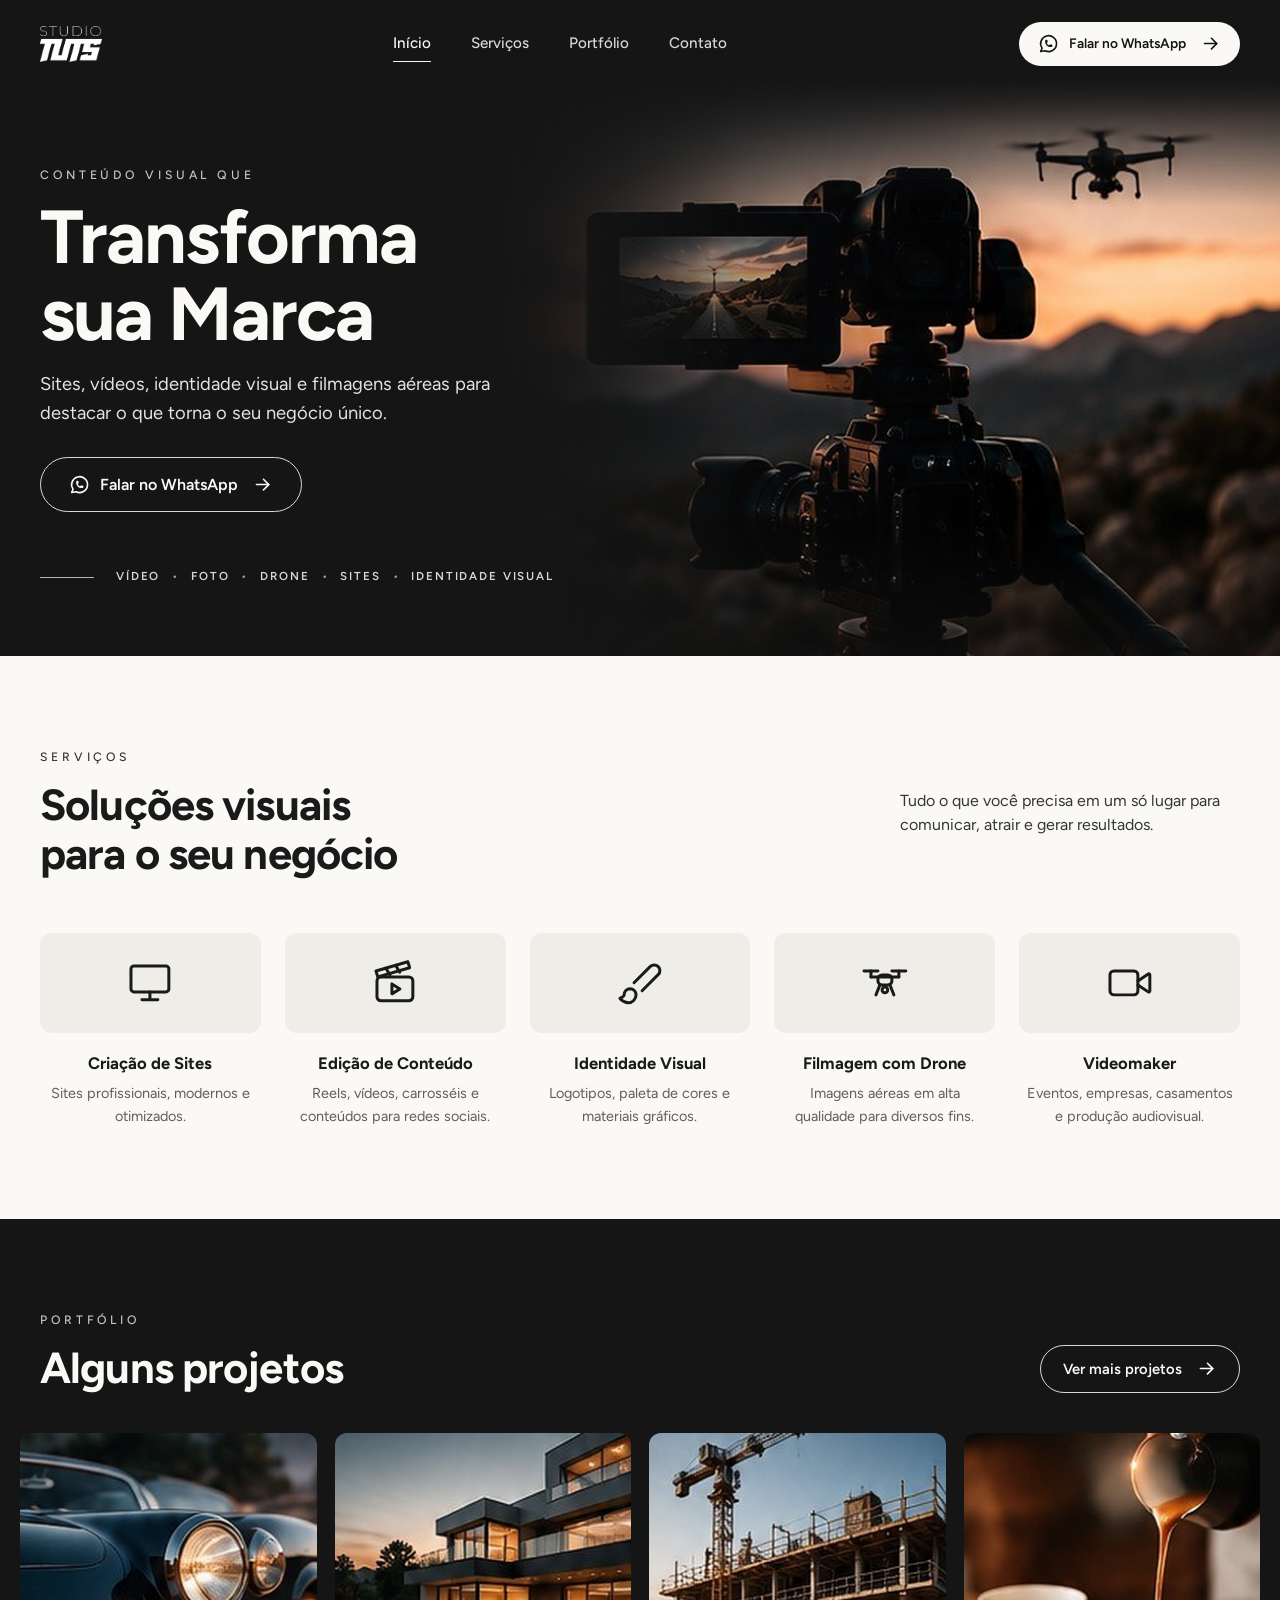
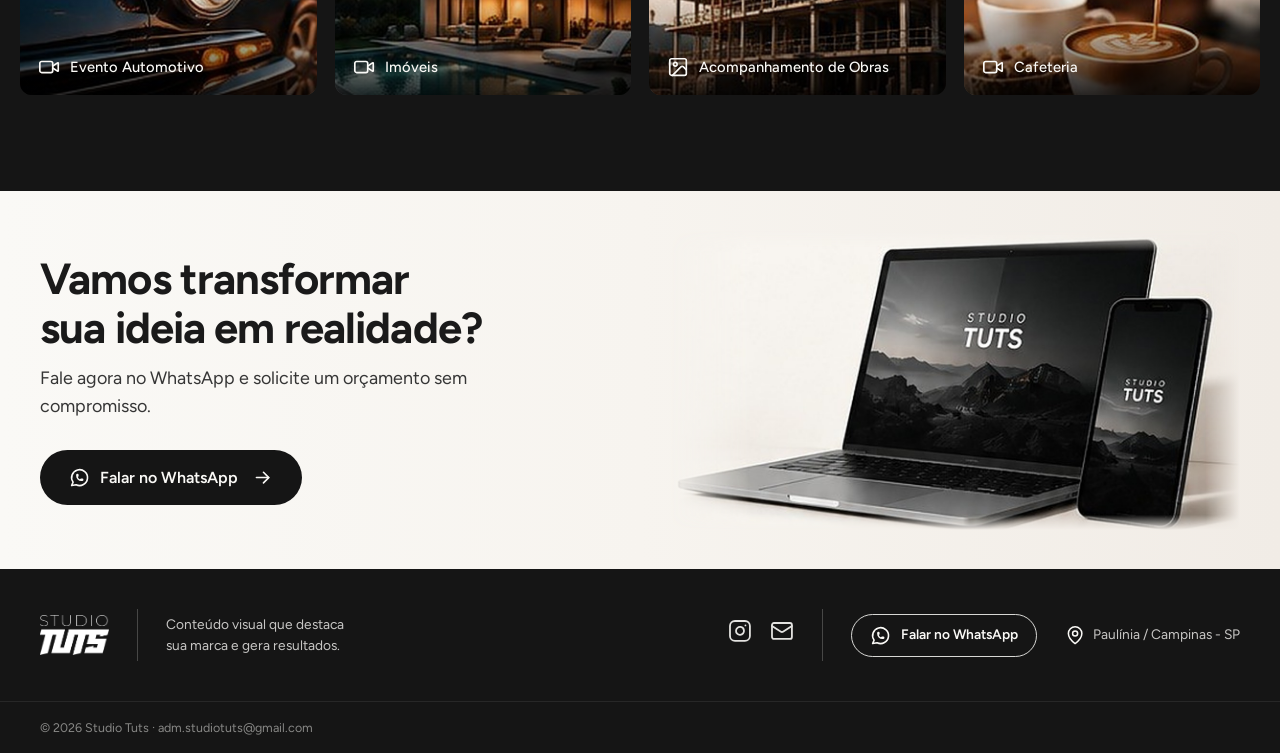
==== index.html @ 3d8fd1dd "first commit" ====
<!DOCTYPE html>
<html lang="pt-BR">
<head>
  <meta charset="UTF-8">
  <meta name="viewport" content="width=device-width, initial-scale=1.0">
  <title>Studio Tuts</title>
  <meta name="description" content="Studio Tuts: sites, vídeos, identidade visual e filmagens aéreas para destacar a sua marca. Paulínia e Campinas - SP.">
  <meta name="theme-color" content="#151515">
  <meta property="og:title" content="Studio Tuts">
  <meta property="og:description" content="Conteúdo visual que transforma sua marca.">
  <meta property="og:image" content="assets/img/hero.jpg">
  <link rel="icon" type="image/png" href="assets/img/favicon.png">
  <link rel="preconnect" href="https://fonts.googleapis.com">
  <link rel="preconnect" href="https://fonts.gstatic.com" crossorigin>
  <link href="https://fonts.googleapis.com/css2?family=Figtree:wght@400;500;600;700;800&display=swap" rel="stylesheet">
  <link rel="stylesheet" href="css/style.css">
</head>
<body>
<!-- INICIO-CONTEUDO -->

<!-- ÍCONES (SVG sprite) — para trocar por ícones próprios, edite cada <symbol> -->
<svg xmlns="http://www.w3.org/2000/svg" style="display:none">
  <symbol id="i-monitor" viewBox="0 0 24 24"><rect x="2.5" y="3.5" width="19" height="13" rx="1.5"/><path d="M12 16.5V20"/><path d="M8 20.5h8"/></symbol>
  <symbol id="i-claquete" viewBox="0 0 24 24"><rect x="3" y="9" width="18" height="12" rx="2"/><path d="m3.4 9 16-4.6-.9-3-16 4.6.9 3Z"/><path d="m7.5 4.6 2 3.4"/><path d="m12.4 3.2 2 3.4"/><path d="M10.5 12.5v5l4-2.5-4-2.5Z"/></symbol>
  <symbol id="i-pincel" viewBox="0 0 24 24"><path d="m9.06 11.9 8.07-8.06a2.85 2.85 0 1 1 4.03 4.03l-8.06 8.08"/><path d="M7.07 14.94c-1.66 0-3 1.35-3 3.02 0 1.33-2.5 1.52-2 2.02 1.08 1.1 2.49 2.02 4 2.02 2.2 0 4-1.8 4-4.04a3.01 3.01 0 0 0-3-3.02z"/></symbol>
  <symbol id="i-drone" viewBox="0 0 24 24"><path d="M1.5 6h7"/><path d="M15.5 6h7"/><path d="M5 6v3"/><path d="M19 6v3"/><path d="M5 9h14"/><rect x="8.5" y="8" width="7" height="5" rx="2"/><path d="m9.5 13-2 5"/><path d="m14.5 13 2 5"/><circle cx="12" cy="15.5" r="1.4"/></symbol>
  <symbol id="i-video" viewBox="0 0 24 24"><path d="m16 13 5.2 3.5a.5.5 0 0 0 .8-.4V7.9a.5.5 0 0 0-.8-.4L16 11"/><rect x="2" y="6" width="14" height="12" rx="2"/></symbol>
  <symbol id="i-imagem" viewBox="0 0 24 24"><rect x="3" y="3" width="18" height="18" rx="2"/><circle cx="9" cy="9" r="2"/><path d="m21 15-3.1-3.1a2 2 0 0 0-2.8 0L6 21"/></symbol>
  <symbol id="i-whats" viewBox="0 0 24 24"><path d="M3 21l1.65-3.8a9 9 0 1 1 3.4 2.9L3 21"/><path d="M9 10a.5.5 0 0 0 1 0V9a.5.5 0 0 0-1 0v1a5 5 0 0 0 5 5h1a.5.5 0 0 0 0-1h-1a.5.5 0 0 0 0 1"/></symbol>
  <symbol id="i-insta" viewBox="0 0 24 24"><rect width="20" height="20" x="2" y="2" rx="5"/><path d="M16 11.37A4 4 0 1 1 12.63 8 4 4 0 0 1 16 11.37z"/><path d="M17.5 6.5h.01"/></symbol>
  <symbol id="i-email" viewBox="0 0 24 24"><rect width="20" height="16" x="2" y="4" rx="2"/><path d="m22 7-8.97 5.7a1.94 1.94 0 0 1-2.06 0L2 7"/></symbol>
  <symbol id="i-pin" viewBox="0 0 24 24"><path d="M20 10c0 6-8 12-8 12s-8-6-8-12a8 8 0 0 1 16 0Z"/><circle cx="12" cy="10" r="3"/></symbol>
  <symbol id="i-seta" viewBox="0 0 24 24"><path d="M5 12h14"/><path d="m13 6 6 6-6 6"/></symbol>
  <symbol id="i-fechar" viewBox="0 0 24 24"><path d="M18 6 6 18"/><path d="m6 6 12 12"/></symbol>
  <symbol id="i-esq" viewBox="0 0 24 24"><path d="m15 18-6-6 6-6"/></symbol>
  <symbol id="i-dir" viewBox="0 0 24 24"><path d="m9 18 6-6-6-6"/></symbol>
</svg>

<!-- ======================= MENU (fixo, transparente sobre o topo) ======================= -->
<header class="header" id="topo">
  <div class="container header__inner">
    <a href="#inicio" class="header__logo" aria-label="Studio Tuts - início">
      <img src="assets/img/logo-stack-branco.png" alt="Studio Tuts" width="64" height="37">
    </a>

    <nav class="nav" id="nav" aria-label="Menu principal">
      <a href="#inicio" class="nav__link is-active">Início</a>
      <a href="#servicos" class="nav__link">Serviços</a>
      <a href="#portfolio" class="nav__link">Portfólio</a>
      <a href="#contato" class="nav__link">Contato</a>
      <a href="#" data-whatsapp class="btn btn--claro nav__cta-mobile" target="_blank" rel="noopener">
        <svg class="icon"><use href="#i-whats"/></svg> Falar no WhatsApp <svg class="icon icon--seta"><use href="#i-seta"/></svg>
      </a>
    </nav>

    <a href="#" data-whatsapp class="btn btn--claro btn--sm header__cta" target="_blank" rel="noopener">
      <svg class="icon"><use href="#i-whats"/></svg> Falar no WhatsApp <svg class="icon icon--seta"><use href="#i-seta"/></svg>
    </a>

    <button class="menu-toggle" id="menuToggle" aria-label="Abrir menu" aria-expanded="false" aria-controls="nav">
      <span></span><span></span><span></span>
    </button>
  </div>
</header>

<main>

  <!-- ======================= HERO ======================= -->
  <section class="hero" id="inicio">
    <div class="hero__foto" aria-hidden="true"></div>
    <div class="container hero__content">
      <p class="eyebrow">Conteúdo visual que</p>
      <h1 class="hero__title">Transforma<br>sua Marca</h1>
      <p class="hero__text">Sites, vídeos, identidade visual e filmagens aéreas para destacar o que torna o seu negócio único.</p>
      <a href="#" data-whatsapp data-msg="Olá! Vim pelo site e quero saber mais sobre os serviços da Studio Tuts." class="btn btn--contorno-claro btn--lg" target="_blank" rel="noopener">
        <svg class="icon"><use href="#i-whats"/></svg> Falar no WhatsApp <svg class="icon icon--seta"><use href="#i-seta"/></svg>
      </a>
      <p class="hero__tags"><span class="hero__linha"></span>Vídeo <i>•</i> Foto <i>•</i> Drone <i>•</i> Sites <i>•</i> Identidade Visual</p>
    </div>
  </section>

  <!-- ======================= SERVIÇOS ======================= -->
  <section class="section servicos" id="servicos">
    <div class="container">
      <div class="servicos__head">
        <div>
          <p class="eyebrow eyebrow--escuro">Serviços</p>
          <h2 class="titulo">Soluções visuais<br>para o seu negócio</h2>
        </div>
        <p class="servicos__lead">Tudo o que você precisa em um só lugar para comunicar, atrair e gerar resultados.</p>
      </div>

      <div class="servicos__grid">
        <article class="servico">
          <div class="servico__icone"><svg class="icon"><use href="#i-monitor"/></svg></div>
          <h3>Criação de Sites</h3>
          <p>Sites profissionais, modernos e otimizados.</p>
        </article>
        <article class="servico">
          <div class="servico__icone"><svg class="icon"><use href="#i-claquete"/></svg></div>
          <h3>Edição de Conteúdo</h3>
          <p>Reels, vídeos, carrosséis e conteúdos para redes sociais.</p>
        </article>
        <article class="servico">
          <div class="servico__icone"><svg class="icon"><use href="#i-pincel"/></svg></div>
          <h3>Identidade Visual</h3>
          <p>Logotipos, paleta de cores e materiais gráficos.</p>
        </article>
        <article class="servico">
          <div class="servico__icone"><svg class="icon"><use href="#i-drone"/></svg></div>
          <h3>Filmagem com Drone</h3>
          <p>Imagens aéreas em alta qualidade para diversos fins.</p>
        </article>
        <article class="servico">
          <div class="servico__icone"><svg class="icon"><use href="#i-video"/></svg></div>
          <h3>Videomaker</h3>
          <p>Eventos, empresas, casamentos e produção audiovisual.</p>
        </article>
      </div>
    </div>
  </section>

  <!-- ======================= PORTFÓLIO ======================= -->
  <!-- Para trocar uma foto: substitua o arquivo em assets/img/portfolio/ (mesmo nome)
       ou mude o src e o data-full do item. Para adicionar projetos, copie um <a class="projeto">. -->
  <section class="section portfolio" id="portfolio">
    <div class="container">
      <div class="portfolio__head">
        <div>
          <p class="eyebrow">Portfólio</p>
          <h2 class="titulo">Alguns projetos</h2>
        </div>
        <a href="https://www.instagram.com/studiotuts/" class="btn btn--contorno-claro" target="_blank" rel="noopener">
          Ver mais projetos <svg class="icon icon--seta"><use href="#i-seta"/></svg>
        </a>
      </div>
    </div>

    <div class="projetos" id="projetos">
      <a href="assets/img/portfolio/evento-automotivo.jpg" class="projeto" data-full="assets/img/portfolio/evento-automotivo.jpg" data-caption="Evento Automotivo">
        <img src="assets/img/portfolio/evento-automotivo.jpg" alt="Evento Automotivo" loading="lazy">
        <span class="projeto__legenda"><svg class="icon"><use href="#i-video"/></svg> Evento Automotivo</span>
      </a>
      <a href="assets/img/portfolio/imoveis.jpg" class="projeto" data-full="assets/img/portfolio/imoveis.jpg" data-caption="Imóveis">
        <img src="assets/img/portfolio/imoveis.jpg" alt="Imóveis" loading="lazy">
        <span class="projeto__legenda"><svg class="icon"><use href="#i-video"/></svg> Imóveis</span>
      </a>
      <a href="assets/img/portfolio/obras.jpg" class="projeto" data-full="assets/img/portfolio/obras.jpg" data-caption="Acompanhamento de Obras">
        <img src="assets/img/portfolio/obras.jpg" alt="Acompanhamento de Obras" loading="lazy">
        <span class="projeto__legenda"><svg class="icon"><use href="#i-imagem"/></svg> Acompanhamento de Obras</span>
      </a>
      <a href="assets/img/portfolio/cafeteria.jpg" class="projeto" data-full="assets/img/portfolio/cafeteria.jpg" data-caption="Cafeteria">
        <img src="assets/img/portfolio/cafeteria.jpg" alt="Cafeteria" loading="lazy">
        <span class="projeto__legenda"><svg class="icon"><use href="#i-video"/></svg> Cafeteria</span>
      </a>
    </div>
  </section>

  <!-- ======================= CONTATO / CTA ======================= -->
  <section class="section cta" id="contato">
    <div class="container cta__grid">
      <div class="cta__texto">
        <h2 class="titulo">Vamos transformar<br>sua ideia em realidade?</h2>
        <p class="cta__lead">Fale agora no WhatsApp e solicite um orçamento sem compromisso.</p>
        <a href="#" data-whatsapp data-msg="Olá! Quero solicitar um orçamento com a Studio Tuts." class="btn btn--escuro btn--lg" target="_blank" rel="noopener">
          <svg class="icon"><use href="#i-whats"/></svg> Falar no WhatsApp <svg class="icon icon--seta"><use href="#i-seta"/></svg>
        </a>
      </div>
      <img src="assets/img/mockup.jpg" alt="Site da Studio Tuts no notebook e no celular" class="cta__mockup" loading="lazy">
    </div>
  </section>

</main>

<!-- ======================= RODAPÉ ======================= -->
<footer class="footer">
  <div class="container footer__linha">
    <div class="footer__marca">
      <img src="assets/img/logo-stack-branco.png" alt="Studio Tuts" width="70" height="41">
      <span class="footer__divisor" aria-hidden="true"></span>
      <p>Conteúdo visual que destaca<br>sua marca e gera resultados.</p>
    </div>

    <div class="footer__acoes">
      <div class="footer__sociais">
        <a href="https://www.instagram.com/studiotuts/" target="_blank" rel="noopener" aria-label="Instagram"><svg class="icon"><use href="#i-insta"/></svg></a>
        <a href="mailto:adm.studiotuts@gmail.com" aria-label="E-mail"><svg class="icon"><use href="#i-email"/></svg></a>
      </div>
      <span class="footer__divisor" aria-hidden="true"></span>
      <a href="#" data-whatsapp class="btn btn--contorno-claro btn--sm" target="_blank" rel="noopener">
        <svg class="icon"><use href="#i-whats"/></svg> Falar no WhatsApp
      </a>
      <p class="footer__local"><svg class="icon"><use href="#i-pin"/></svg> Paulínia / Campinas - SP</p>
    </div>
  </div>
  <div class="footer__base">
    <div class="container footer__base-linha">
      <p>© <span id="ano">2026</span> Studio Tuts · <span class="footer__email">adm.studiotuts@gmail.com</span></p>
      <!-- Crédito: descomente e ajuste quando decidir -->
      <!-- <p class="footer__credito">Site desenvolvido por <a href="https://wa.me/55SEUNUMERO" target="_blank" rel="noopener">SEU NOME</a></p> -->
    </div>
  </div>
</footer>

<!-- ======================= GALERIA (lightbox) ======================= -->
<div class="lightbox" id="lightbox" role="dialog" aria-modal="true" aria-label="Visualizar projeto" hidden>
  <button class="lightbox__btn lightbox__fechar" id="lbFechar" aria-label="Fechar"><svg class="icon"><use href="#i-fechar"/></svg></button>
  <button class="lightbox__btn lightbox__nav lightbox__nav--esq" id="lbAnterior" aria-label="Projeto anterior"><svg class="icon"><use href="#i-esq"/></svg></button>
  <figure class="lightbox__figura">
    <img src="" alt="" id="lbImagem">
    <figcaption id="lbLegenda"></figcaption>
  </figure>
  <button class="lightbox__btn lightbox__nav lightbox__nav--dir" id="lbProximo" aria-label="Próximo projeto"><svg class="icon"><use href="#i-dir"/></svg></button>
</div>

<!-- WhatsApp flutuante -->
<a href="#" data-whatsapp class="whats-float" target="_blank" rel="noopener" aria-label="Falar no WhatsApp">
  <svg class="icon"><use href="#i-whats"/></svg>
</a>

<script src="js/main.js"></script>
<!-- FIM-CONTEUDO -->
</body>
</html>
---- css/style.css ----
/* =========================================================
   STUDIO TUTS — estilos
   Layout: topo escuro com foto sangrando à direita, faixas
   alternando claro/escuro, rodapé em uma linha só.
   ========================================================= */
:root {
  --branco: #faf9f6;          /* cor oficial */
  --preto: #353535;           /* cor oficial (texto) */
  --noite: #151515;           /* fundo das faixas escuras */
  --tinta: #1a1a1a;           /* títulos sobre fundo claro */
  --suave: #5f5e5a;           /* texto secundário no claro */
  --suave-claro: rgba(250, 249, 246, .78);
  --tile: #efede8;            /* quadradinho dos ícones */
  --linha-clara: rgba(250, 249, 246, .22);
  --verde-whats: #25d366;

  --header-h: 88px;
  --raio: 12px;
  --fonte: "Figtree", "Segoe UI", system-ui, -apple-system, Roboto, Arial, sans-serif;
}

*, *::before, *::after { box-sizing: border-box; margin: 0; padding: 0; }
html { scroll-behavior: smooth; }
section[id] { scroll-margin-top: 70px; }

body {
  font-family: var(--fonte);
  color: var(--preto);
  background: var(--branco);
  line-height: 1.55;
  -webkit-font-smoothing: antialiased;
  overflow-x: hidden;
}
img { max-width: 100%; display: block; }
a { color: inherit; text-decoration: none; }
a:focus-visible, button:focus-visible { outline: 2px solid currentColor; outline-offset: 3px; }

.container { width: min(1200px, 100% - 40px); margin-inline: auto; }

.icon {
  width: 1.15em; height: 1.15em;
  fill: none; stroke: currentColor; stroke-width: 1.8;
  stroke-linecap: round; stroke-linejoin: round;
  flex-shrink: 0;
}

/* ---------- Botões (pílula, ícone do Whats + seta) ---------- */
.btn {
  display: inline-flex; align-items: center; justify-content: center; gap: 10px;
  padding: 12px 22px;
  border-radius: 999px;
  border: 1.5px solid transparent;
  font: 600 .92rem/1 var(--fonte);
  cursor: pointer;
  white-space: nowrap;
  transition: background-color .2s, color .2s, border-color .2s, transform .2s;
}
.btn .icon { font-size: 1.15rem; }
.btn .icon--seta { margin-left: 4px; transition: transform .2s; }
.btn:hover .icon--seta { transform: translateX(3px); }
.btn--lg { padding: 16px 28px; font-size: 1rem; }
.btn--sm { padding: 10px 18px; font-size: .86rem; }

.btn--claro { background: var(--branco); color: var(--noite); }
.btn--claro:hover { background: #fff; }

.btn--contorno-claro { border-color: rgba(250, 249, 246, .85); color: var(--branco); }
.btn--contorno-claro:hover { background: var(--branco); color: var(--noite); }

.btn--escuro { background: var(--noite); color: var(--branco); }
.btn--escuro:hover { background: #000; transform: translateY(-2px); }

/* ---------- Textos ---------- */
.eyebrow {
  font-size: .76rem; font-weight: 500;
  letter-spacing: .32em; text-transform: uppercase;
  color: var(--suave-claro);
  margin-bottom: 14px;
}
.eyebrow--escuro { color: var(--preto); }
.titulo {
  font-size: clamp(1.9rem, 3.4vw, 2.75rem);
  font-weight: 700; line-height: 1.12; letter-spacing: -.02em;
  color: var(--tinta);
  text-wrap: balance;
}
.section { padding: 92px 0; }

/* =========================================================
   MENU
   ========================================================= */
.header {
  position: fixed; left: 0; right: 0; top: env(safe-area-inset-top, 0px);
  height: var(--header-h);
  z-index: 100;
  color: var(--branco);
  transition: background-color .3s, height .3s, box-shadow .3s;
}
.header.is-scrolled {
  height: 72px;
  background: rgba(21, 21, 21, .92);
  -webkit-backdrop-filter: blur(10px); backdrop-filter: blur(10px);
  box-shadow: 0 1px 0 rgba(250, 249, 246, .06);
}
.header__inner { height: 100%; display: flex; align-items: center; justify-content: space-between; gap: 24px; }
.header__logo img { height: 36px; width: auto; }

.nav { display: flex; align-items: center; gap: 40px; }
.nav__link {
  position: relative; padding: 6px 0;
  font-size: .95rem; font-weight: 500;
  color: rgba(250, 249, 246, .85);
  transition: color .2s;
}
.nav__link::after {
  content: ""; position: absolute; left: 0; right: 0; bottom: 0; height: 1px;
  background: currentColor; transform: scaleX(0); transition: transform .25s;
}
.nav__link:hover, .nav__link.is-active { color: var(--branco); }
.nav__link:hover::after, .nav__link.is-active::after { transform: scaleX(1); }
.nav__cta-mobile { display: none; }

.menu-toggle {
  display: none; width: 44px; height: 44px;
  border: 1.5px solid var(--linha-clara); border-radius: 50%;
  background: transparent; cursor: pointer;
  flex-direction: column; align-items: center; justify-content: center; gap: 4px;
}
.menu-toggle span { width: 18px; height: 1.5px; background: var(--branco); transition: transform .25s, opacity .25s; }
.menu-toggle.is-open span:nth-child(1) { transform: translateY(5.5px) rotate(45deg); }
.menu-toggle.is-open span:nth-child(2) { opacity: 0; }
.menu-toggle.is-open span:nth-child(3) { transform: translateY(-5.5px) rotate(-45deg); }

/* =========================================================
   HERO
   ========================================================= */
.hero {
  position: relative; isolation: isolate; overflow: hidden;
  background: var(--noite); color: var(--branco);
  padding: calc(var(--header-h) + 78px) 0 70px;
  min-height: 640px;
  display: flex; align-items: center;
}
.hero__foto {
  position: absolute; z-index: -2;
  top: 12%; right: 0; bottom: 0; width: 62%;
  background: url("../assets/img/hero.jpg") right top / cover no-repeat;
  -webkit-mask-image: linear-gradient(90deg, transparent 0%, #000 32%), linear-gradient(180deg, transparent 0%, #000 22%);
  -webkit-mask-composite: source-in;
          mask-image: linear-gradient(90deg, transparent 0%, #000 32%), linear-gradient(180deg, transparent 0%, #000 22%);
          mask-composite: intersect;
}
.hero::before {
  content: ""; position: absolute; inset: 0; z-index: -1;
  background:
    linear-gradient(90deg, var(--noite) 30%, rgba(21,21,21,.82) 42%, rgba(21,21,21,.25) 62%, rgba(21,21,21,0) 80%),
    linear-gradient(180deg, rgba(21,21,21,.55) 0%, rgba(21,21,21,0) 22%, rgba(21,21,21,0) 80%, rgba(21,21,21,.5) 100%);
}
.hero__content { position: relative; }
.hero__title {
  font-size: clamp(2.7rem, 6vw, 4.7rem);
  font-weight: 700; line-height: 1.02; letter-spacing: -.025em;
}
.hero__text { margin: 18px 0 30px; max-width: 470px; font-size: 1.15rem; color: rgba(250, 249, 246, .9); }
.hero__tags {
  display: flex; align-items: center; flex-wrap: wrap; gap: 6px 0;
  margin-top: 56px;
  font-size: .72rem; font-weight: 600; letter-spacing: .16em; text-transform: uppercase;
  color: rgba(250, 249, 246, .85);
}
.hero__tags i { font-style: normal; margin: 0 12px; opacity: .7; }
.hero__linha { width: 54px; height: 1px; background: rgba(250, 249, 246, .7); margin-right: 22px; }

/* =========================================================
   SERVIÇOS
   ========================================================= */
.servicos { background: var(--branco); }
.servicos__head { display: flex; justify-content: space-between; align-items: center; gap: 40px; }
.servicos__lead { max-width: 340px; color: var(--preto); font-size: 1rem; line-height: 1.55; }

.servicos__grid {
  display: flex; flex-wrap: wrap; justify-content: space-between; gap: 34px 24px;
  margin-top: 54px;
}
.servico { flex: 1 1 0; min-width: 0; text-align: center; }
.servico__icone {
  height: 100px; border-radius: var(--raio);
  background: var(--tile); color: var(--tinta);
  display: grid; place-items: center;
  font-size: 2.6rem;
  transition: background-color .25s;
}
.servico__icone .icon { stroke-width: 1.5; }
.servico:hover .servico__icone { background: #e7e4dd; }
.servico h3 { margin: 18px 0 6px; font-size: 1.04rem; font-weight: 700; color: var(--tinta); }
.servico p { font-size: .9rem; color: var(--suave); max-width: 210px; margin-inline: auto; }

/* =========================================================
   PORTFÓLIO
   ========================================================= */
.portfolio { background: var(--noite); color: var(--branco); padding-bottom: 96px; }
.portfolio .titulo { color: var(--branco); }
.portfolio__head { display: flex; justify-content: space-between; align-items: flex-end; gap: 24px; flex-wrap: wrap; }

.projetos {
  width: min(1320px, 100% - 40px); margin: 40px auto 0;
  display: grid; grid-template-columns: repeat(4, 1fr); gap: 18px;
}
.projeto {
  position: relative; display: block; overflow: hidden;
  aspect-ratio: 1.13 / 1; max-width: 100%;
  border-radius: var(--raio);
  background: #222;
  cursor: zoom-in;
}
.projeto img { width: 100%; height: 100%; object-fit: cover; transition: transform .6s ease; }
.projeto:hover img { transform: scale(1.05); }
.projeto::after {
  content: ""; position: absolute; inset: 0; pointer-events: none;
  background: linear-gradient(0deg, rgba(0,0,0,.7) 0%, rgba(0,0,0,0) 38%);
}
.projeto__legenda {
  position: absolute; left: 18px; right: 18px; bottom: 16px; z-index: 1;
  display: flex; align-items: center; gap: 10px;
  font-size: .92rem; font-weight: 500;
}
.projeto__legenda .icon { font-size: 1.2rem; }

/* =========================================================
   CTA (Contato)
   ========================================================= */
.cta {
  padding: 0;
  background: linear-gradient(90deg, var(--branco) 0%, #f7f4ef 50%, #f1ece6 100%);
  overflow: hidden;
}
.cta__grid { display: grid; grid-template-columns: 1.05fr 1fr; align-items: center; gap: 30px; }
.cta__grid > * { min-width: 0; }
.cta__texto { padding: 64px 0; }
.cta__lead { margin: 12px 0 30px; max-width: 440px; font-size: 1.12rem; color: var(--preto); }
.cta__mockup {
  width: 100%; height: auto;
  /* esfuma as bordas para a foto se misturar ao fundo */
  -webkit-mask-image: linear-gradient(90deg, transparent 0%, #000 14%, #000 94%, transparent 100%), linear-gradient(180deg, transparent 0%, #000 7%, #000 95%, transparent 100%);
  -webkit-mask-composite: source-in;
          mask-image: linear-gradient(90deg, transparent 0%, #000 14%, #000 94%, transparent 100%), linear-gradient(180deg, transparent 0%, #000 7%, #000 95%, transparent 100%);
          mask-composite: intersect;
}

/* =========================================================
   RODAPÉ
   ========================================================= */
.footer { background: var(--noite); color: var(--suave-claro); }
.footer__linha {
  display: flex; justify-content: space-between; align-items: center; gap: 24px 32px; flex-wrap: wrap;
  padding: 40px 0;
}
.footer__marca, .footer__acoes { display: flex; align-items: center; gap: 28px; flex-wrap: wrap; }
.footer__marca img { height: 40px; width: auto; }
.footer__marca p { font-size: .86rem; line-height: 1.5; }
.footer__divisor { width: 1px; height: 52px; background: var(--linha-clara); }
.footer__sociais { display: flex; gap: 18px; }
.footer__sociais a { color: var(--branco); font-size: 1.3rem; opacity: .9; transition: opacity .2s; }
.footer__sociais a:hover { opacity: 1; }
.footer__local { display: flex; align-items: center; gap: 8px; font-size: .86rem; white-space: nowrap; }
.footer__local .icon { font-size: 1.1rem; color: var(--branco); }
.footer__base { border-top: 1px solid rgba(250, 249, 246, .08); padding: 16px 0; font-size: .78rem; color: rgba(250, 249, 246, .5); }
.footer__base-linha { display: flex; justify-content: space-between; gap: 8px 20px; flex-wrap: wrap; }
.footer__email { user-select: all; }
.footer__credito a { color: var(--branco); font-weight: 600; }

/* WhatsApp flutuante (só no celular, onde o botão do menu some) */
.whats-float {
  display: none;
  position: fixed; right: 16px; bottom: calc(16px + env(safe-area-inset-bottom, 0px)); z-index: 90;
  width: 56px; height: 56px; border-radius: 50%;
  background: var(--verde-whats); color: #fff;
  place-items: center; font-size: 1.7rem;
  box-shadow: 0 10px 25px rgba(37, 211, 102, .4);
}

/* =========================================================
   GALERIA (lightbox)
   ========================================================= */
.lightbox {
  position: fixed; inset: 0; z-index: 200;
  background: rgba(10, 10, 10, .94);
  display: flex; align-items: center; justify-content: center;
  padding: 60px 80px;
  opacity: 0; transition: opacity .25s;
}
.lightbox[hidden] { display: none; }
.lightbox.is-open { opacity: 1; }
.lightbox__figura { margin: 0; text-align: center; }
.lightbox__figura img { max-width: min(1100px, 100%); max-height: 78vh; width: auto; margin-inline: auto; border-radius: var(--raio); }
.lightbox__figura figcaption { margin-top: 16px; color: var(--branco); font-weight: 600; font-size: 1rem; }
.lightbox__btn {
  position: absolute; display: grid; place-items: center;
  width: 48px; height: 48px; border-radius: 50%;
  background: rgba(250, 249, 246, .1); border: 1px solid rgba(250, 249, 246, .25);
  color: var(--branco); font-size: 1.25rem; cursor: pointer;
  transition: background-color .2s;
}
.lightbox__btn:hover { background: rgba(250, 249, 246, .22); }
.lightbox__fechar { top: 20px; right: 20px; }
.lightbox__nav { top: 50%; translate: 0 -50%; }
.lightbox__nav--esq { left: 20px; }
.lightbox__nav--dir { right: 20px; }

/* =========================================================
   RESPONSIVO
   ========================================================= */
@media (max-width: 1080px) {
  .nav { gap: 28px; }
  .servicos__grid { justify-content: center; }
  .servico { flex: 0 1 calc(33.333% - 16px); }
  .projetos { grid-template-columns: repeat(2, 1fr); }
}

@media (max-width: 960px) {
  :root { --header-h: 72px; }
  .header__cta { display: none; }
  .menu-toggle { display: flex; }
  .header.is-scrolled { height: 64px; }
  .header__logo img { height: 32px; }

  .nav {
    position: fixed; left: 0; right: 0; top: calc(var(--header-h) + env(safe-area-inset-top, 0px));
    flex-direction: column; align-items: stretch; gap: 0;
    padding: 8px 20px 24px;
    background: rgba(21, 21, 21, .97);
    border-top: 1px solid rgba(250, 249, 246, .08);
    transform: translateY(-10px); opacity: 0; visibility: hidden;
    transition: transform .25s, opacity .25s, visibility .25s;
  }
  .header.is-scrolled .nav { top: calc(64px + env(safe-area-inset-top, 0px)); }
  .nav.is-open { transform: none; opacity: 1; visibility: visible; }
  .nav__link { padding: 15px 2px; border-bottom: 1px solid rgba(250, 249, 246, .08); font-size: 1.02rem; }
  .nav__link::after { display: none; }
  .nav__cta-mobile { display: inline-flex; margin-top: 20px; }

  .hero { min-height: 560px; padding: calc(var(--header-h) + 50px) 0 56px; align-items: flex-end; }
  .hero__foto { top: 0; width: 100%; opacity: .7; background-position: 70% top; -webkit-mask-image: none; mask-image: none; }
  .hero::before {
    background: linear-gradient(180deg, rgba(21,21,21,.55) 0%, rgba(21,21,21,.35) 30%, rgba(21,21,21,.9) 70%, var(--noite) 100%);
  }
  .hero__tags { margin-top: 40px; }

  .section { padding: 72px 0; }
  .servicos__head { flex-direction: column; align-items: flex-start; gap: 16px; }

  .projetos {
    width: 100%; padding: 0 20px;
    grid-template-columns: none; grid-auto-flow: column; grid-auto-columns: 72%;
    overflow-x: auto; scroll-snap-type: x mandatory; scroll-padding: 0 20px;
    scrollbar-width: none;
  }
  .projetos::-webkit-scrollbar { display: none; }
  .projeto { scroll-snap-align: start; }

  .cta__grid { grid-template-columns: 1fr; text-align: center; gap: 0; }
  .cta__lead { margin-inline: auto; }
  .cta__texto { padding: 64px 0 20px; }
  .cta__mockup { max-width: 520px; margin: 0 auto 30px; }

  .footer__linha { flex-direction: column; text-align: center; }
  .footer__marca, .footer__acoes { justify-content: center; }
  .footer__base-linha { justify-content: center; text-align: center; }
  .whats-float { display: grid; }
}

@media (max-width: 600px) {
  .servico { flex: 0 1 calc(50% - 12px); }
  .servico__icone { height: 88px; }
  .hero__tags i { margin: 0 8px; }
  .hero__linha { display: none; }
  .projetos { grid-auto-columns: 82%; }
  .footer__divisor { display: none; }
  .footer__marca { flex-direction: column; gap: 14px; }
  .lightbox { padding: 70px 14px; }
  .lightbox__nav { top: auto; bottom: 20px; translate: none; }
  .lightbox__nav--esq { left: calc(50% - 60px); }
  .lightbox__nav--dir { right: calc(50% - 60px); }
}

@media (prefers-reduced-motion: reduce) {
  html { scroll-behavior: auto; }
  *, *::before, *::after { transition: none !important; animation: none !important; }
}
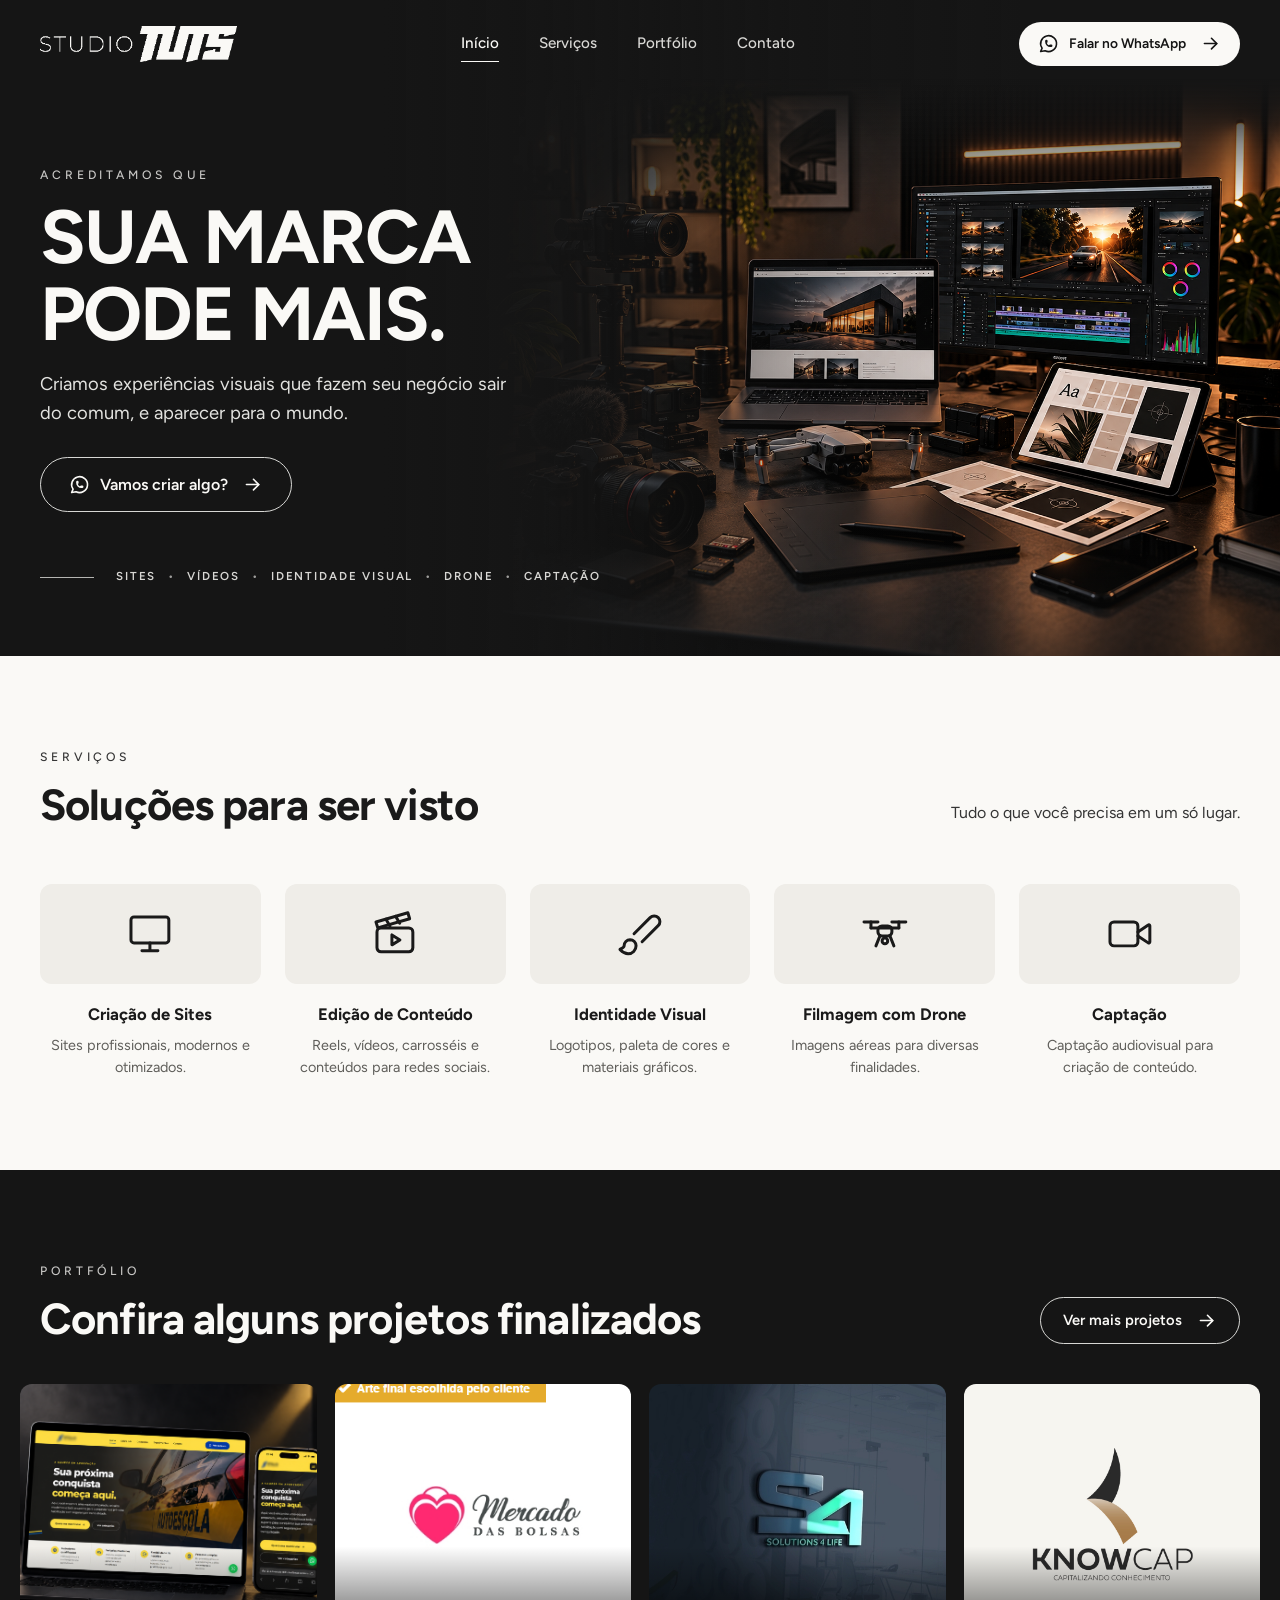
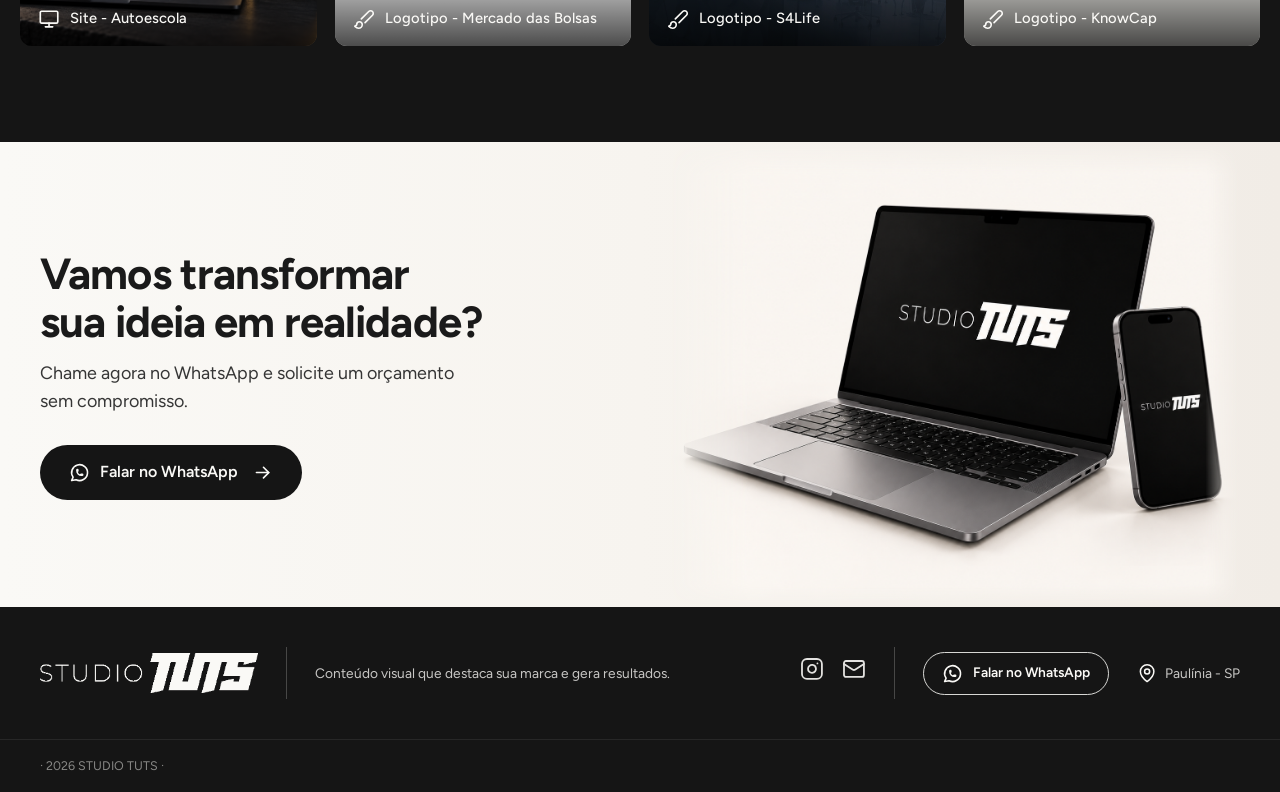
==== commit 01f630f8: "v1" ====
--- a/index.html
+++ b/index.html
@@ -1,9 +1,9 @@
-<!DOCTYPE html>
+ <!DOCTYPE html>
 <html lang="pt-BR">
 <head>
   <meta charset="UTF-8">
   <meta name="viewport" content="width=device-width, initial-scale=1.0">
-  <title>Studio Tuts</title>
+  <title>STUDIO TUTS</title>
   <meta name="description" content="Studio Tuts: sites, vídeos, identidade visual e filmagens aéreas para destacar a sua marca. Paulínia e Campinas - SP.">
   <meta name="theme-color" content="#151515">
   <meta property="og:title" content="Studio Tuts">
@@ -69,13 +69,13 @@
   <section class="hero" id="inicio">
     <div class="hero__foto" aria-hidden="true"></div>
     <div class="container hero__content">
-      <p class="eyebrow">Conteúdo visual que</p>
-      <h1 class="hero__title">Transforma<br>sua Marca</h1>
-      <p class="hero__text">Sites, vídeos, identidade visual e filmagens aéreas para destacar o que torna o seu negócio único.</p>
+      <p class="eyebrow">Acreditamos que</p>
+      <h1 class="hero__title">SUA MARCA<br>PODE MAIS.</h1>
+      <p class="hero__text">Criamos experiências visuais que fazem seu negócio sair do comum, e aparecer para o mundo.</p>
       <a href="#" data-whatsapp data-msg="Olá! Vim pelo site e quero saber mais sobre os serviços da Studio Tuts." class="btn btn--contorno-claro btn--lg" target="_blank" rel="noopener">
-        <svg class="icon"><use href="#i-whats"/></svg> Falar no WhatsApp <svg class="icon icon--seta"><use href="#i-seta"/></svg>
-      </a>
-      <p class="hero__tags"><span class="hero__linha"></span>Vídeo <i>•</i> Foto <i>•</i> Drone <i>•</i> Sites <i>•</i> Identidade Visual</p>
+        <svg class="icon"><use href="#i-whats"/></svg> Vamos criar algo? <svg class="icon icon--seta"><use href="#i-seta"/></svg>
+      </a>
+      <p class="hero__tags"><span class="hero__linha"></span>Sites <i>•</i> Vídeos <i>•</i> Identidade Visual <i>•</i> Drone <i>•</i> Captação</p>
     </div>
   </section>
 
@@ -85,9 +85,9 @@
       <div class="servicos__head">
         <div>
           <p class="eyebrow eyebrow--escuro">Serviços</p>
-          <h2 class="titulo">Soluções visuais<br>para o seu negócio</h2>
+          <h2 class="titulo">Soluções para ser visto</h2>
         </div>
-        <p class="servicos__lead">Tudo o que você precisa em um só lugar para comunicar, atrair e gerar resultados.</p>
+		  <p class="servicos__lead"><br><br>Tudo o que você precisa em um só lugar.</p>
       </div>
 
       <div class="servicos__grid">
@@ -109,12 +109,12 @@
         <article class="servico">
           <div class="servico__icone"><svg class="icon"><use href="#i-drone"/></svg></div>
           <h3>Filmagem com Drone</h3>
-          <p>Imagens aéreas em alta qualidade para diversos fins.</p>
+          <p>Imagens aéreas para diversas finalidades.</p>
         </article>
         <article class="servico">
           <div class="servico__icone"><svg class="icon"><use href="#i-video"/></svg></div>
-          <h3>Videomaker</h3>
-          <p>Eventos, empresas, casamentos e produção audiovisual.</p>
+          <h3>Captação</h3>
+          <p>Captação audiovisual para criação de conteúdo.</p>
         </article>
       </div>
     </div>
@@ -128,7 +128,7 @@
       <div class="portfolio__head">
         <div>
           <p class="eyebrow">Portfólio</p>
-          <h2 class="titulo">Alguns projetos</h2>
+          <h2 class="titulo">Confira alguns projetos finalizados</h2>
         </div>
         <a href="https://www.instagram.com/studiotuts/" class="btn btn--contorno-claro" target="_blank" rel="noopener">
           Ver mais projetos <svg class="icon icon--seta"><use href="#i-seta"/></svg>
@@ -137,21 +137,21 @@
     </div>
 
     <div class="projetos" id="projetos">
-      <a href="assets/img/portfolio/evento-automotivo.jpg" class="projeto" data-full="assets/img/portfolio/evento-automotivo.jpg" data-caption="Evento Automotivo">
-        <img src="assets/img/portfolio/evento-automotivo.jpg" alt="Evento Automotivo" loading="lazy">
-        <span class="projeto__legenda"><svg class="icon"><use href="#i-video"/></svg> Evento Automotivo</span>
-      </a>
-      <a href="assets/img/portfolio/imoveis.jpg" class="projeto" data-full="assets/img/portfolio/imoveis.jpg" data-caption="Imóveis">
-        <img src="assets/img/portfolio/imoveis.jpg" alt="Imóveis" loading="lazy">
-        <span class="projeto__legenda"><svg class="icon"><use href="#i-video"/></svg> Imóveis</span>
-      </a>
-      <a href="assets/img/portfolio/obras.jpg" class="projeto" data-full="assets/img/portfolio/obras.jpg" data-caption="Acompanhamento de Obras">
-        <img src="assets/img/portfolio/obras.jpg" alt="Acompanhamento de Obras" loading="lazy">
-        <span class="projeto__legenda"><svg class="icon"><use href="#i-imagem"/></svg> Acompanhamento de Obras</span>
-      </a>
-      <a href="assets/img/portfolio/cafeteria.jpg" class="projeto" data-full="assets/img/portfolio/cafeteria.jpg" data-caption="Cafeteria">
-        <img src="assets/img/portfolio/cafeteria.jpg" alt="Cafeteria" loading="lazy">
-        <span class="projeto__legenda"><svg class="icon"><use href="#i-video"/></svg> Cafeteria</span>
+      <a href="assets/img/portfolio/siteautoescola.png" class="projeto" data-full="assets/img/portfolio/siteautoescola.png" data-caption="Site - Autoescola">
+        <img src="assets/img/portfolio/siteautoescola.png" alt="Site - Autoescola" loading="lazy">
+        <span class="projeto__legenda"><svg class="icon"><use href="#i-monitor"/></svg> Site - Autoescola</span>
+      </a>
+      <a href="assets/img/portfolio/logomercadodasbolsas.png" class="projeto" data-full="assets/img/portfolio/logomercadodasbolsas.png" data-caption="Logotipo - Mercado das Bolsas">
+        <img src="assets/img/portfolio/logomercadodasbolsas.png" alt="Logotipo - Mercado das Bolsas" loading="lazy">
+        <span class="projeto__legenda"><svg class="icon"><use href="#i-pincel"/></svg> Logotipo - Mercado das Bolsas</span>
+      </a>
+      <a href="assets/img/portfolio/logos4life.png" class="projeto" data-full="assets/img/portfolio/logos4life.png" data-caption="Logotipo - S4Life">
+        <img src="assets/img/portfolio/logos4life.png" alt="Logotipo - S4Life" loading="lazy">
+        <span class="projeto__legenda"><svg class="icon"><use href="#i-pincel"/></svg> Logotipo - S4Life</span>
+      </a>
+      <a href="assets/img/portfolio/logokc.jpg" class="projeto" data-full="assets/img/portfolio/logokc.jpg" data-caption="Logotipo - KnowCap">
+        <img src="assets/img/portfolio/logokc.jpg" alt="Logotipo - KnowCap" loading="lazy">
+        <span class="projeto__legenda"><svg class="icon"><use href="#i-pincel"/></svg> Logotipo - KnowCap</span>
       </a>
     </div>
   </section>
@@ -161,12 +161,12 @@
     <div class="container cta__grid">
       <div class="cta__texto">
         <h2 class="titulo">Vamos transformar<br>sua ideia em realidade?</h2>
-        <p class="cta__lead">Fale agora no WhatsApp e solicite um orçamento sem compromisso.</p>
+        <p class="cta__lead">Chame agora no WhatsApp e solicite um orçamento sem compromisso.</p>
         <a href="#" data-whatsapp data-msg="Olá! Quero solicitar um orçamento com a Studio Tuts." class="btn btn--escuro btn--lg" target="_blank" rel="noopener">
           <svg class="icon"><use href="#i-whats"/></svg> Falar no WhatsApp <svg class="icon icon--seta"><use href="#i-seta"/></svg>
         </a>
       </div>
-      <img src="assets/img/mockup.jpg" alt="Site da Studio Tuts no notebook e no celular" class="cta__mockup" loading="lazy">
+      <img src="assets/img/mockup.png" alt="Site da Studio Tuts no notebook e no celular" class="cta__mockup" loading="lazy">
     </div>
   </section>
 
@@ -178,7 +178,7 @@
     <div class="footer__marca">
       <img src="assets/img/logo-stack-branco.png" alt="Studio Tuts" width="70" height="41">
       <span class="footer__divisor" aria-hidden="true"></span>
-      <p>Conteúdo visual que destaca<br>sua marca e gera resultados.</p>
+      <p>Conteúdo visual que destaca sua marca e gera resultados.</p>
     </div>
 
     <div class="footer__acoes">
@@ -190,12 +190,12 @@
       <a href="#" data-whatsapp class="btn btn--contorno-claro btn--sm" target="_blank" rel="noopener">
         <svg class="icon"><use href="#i-whats"/></svg> Falar no WhatsApp
       </a>
-      <p class="footer__local"><svg class="icon"><use href="#i-pin"/></svg> Paulínia / Campinas - SP</p>
+      <p class="footer__local"><svg class="icon"><use href="#i-pin"/></svg> Paulínia - SP</p>
     </div>
   </div>
   <div class="footer__base">
     <div class="container footer__base-linha">
-      <p>© <span id="ano">2026</span> Studio Tuts · <span class="footer__email">adm.studiotuts@gmail.com</span></p>
+      <p>· <span id="ano">2026</span> STUDIO TUTS ·</p>
       <!-- Crédito: descomente e ajuste quando decidir -->
       <!-- <p class="footer__credito">Site desenvolvido por <a href="https://wa.me/55SEUNUMERO" target="_blank" rel="noopener">SEU NOME</a></p> -->
     </div>
--- a/css/style.css
+++ b/css/style.css
@@ -144,7 +144,7 @@
 .hero__foto {
   position: absolute; z-index: -2;
   top: 12%; right: 0; bottom: 0; width: 62%;
-  background: url("../assets/img/hero.jpg") right top / cover no-repeat;
+  background: url("../assets/img/hero.png") right top / cover no-repeat;
   -webkit-mask-image: linear-gradient(90deg, transparent 0%, #000 32%), linear-gradient(180deg, transparent 0%, #000 22%);
   -webkit-mask-composite: source-in;
           mask-image: linear-gradient(90deg, transparent 0%, #000 32%), linear-gradient(180deg, transparent 0%, #000 22%);
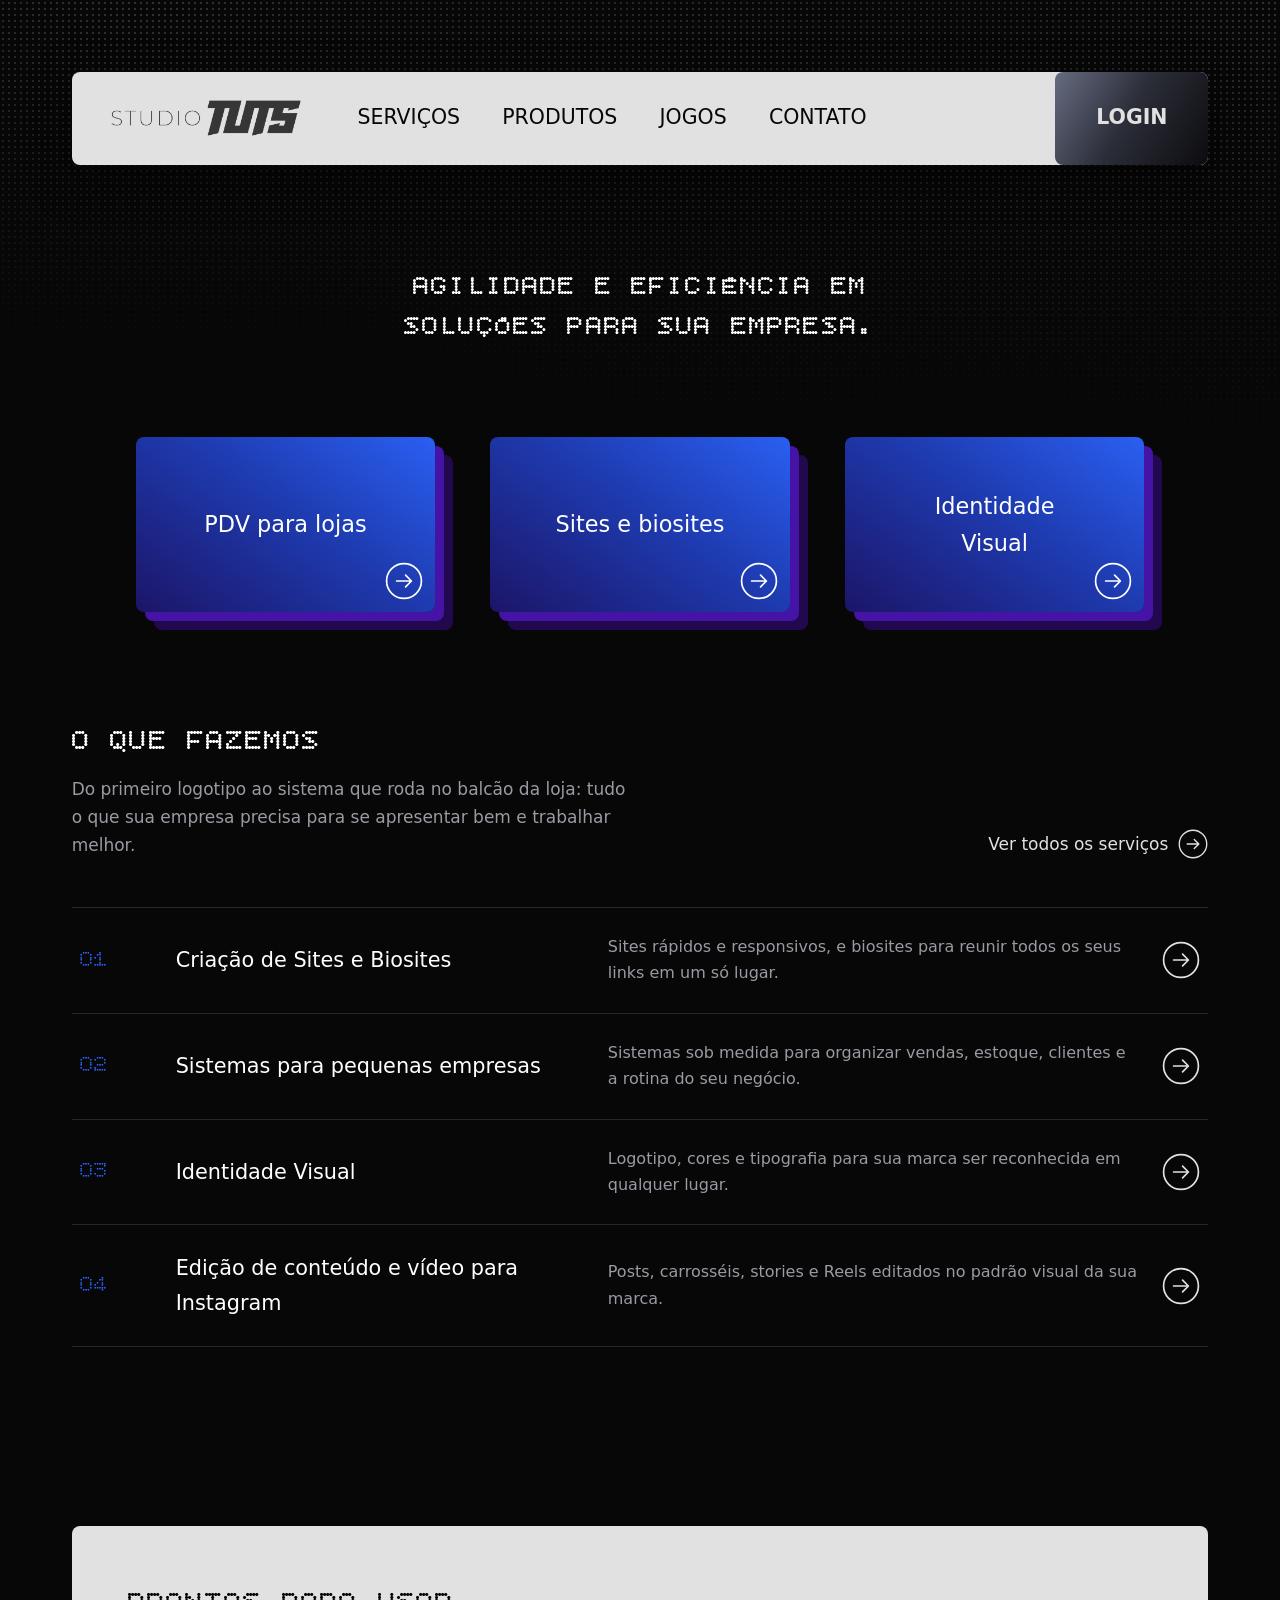
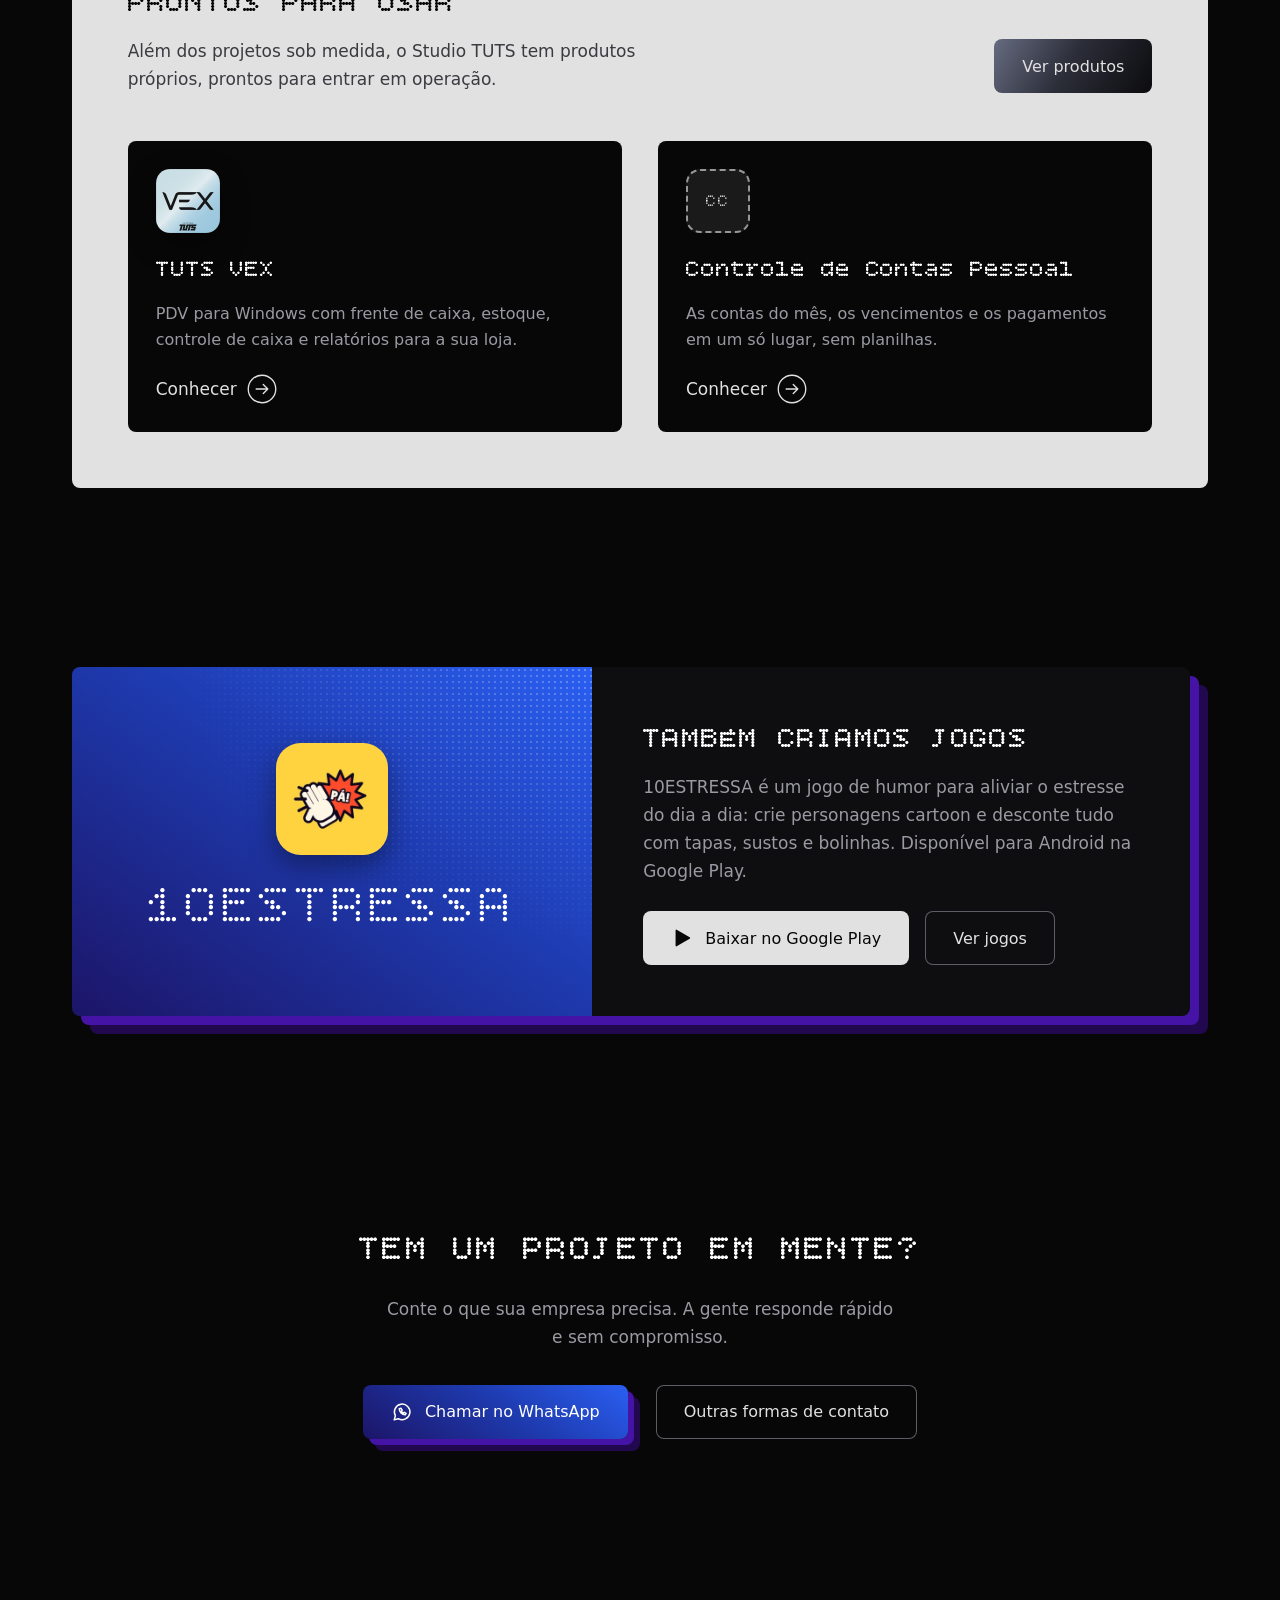
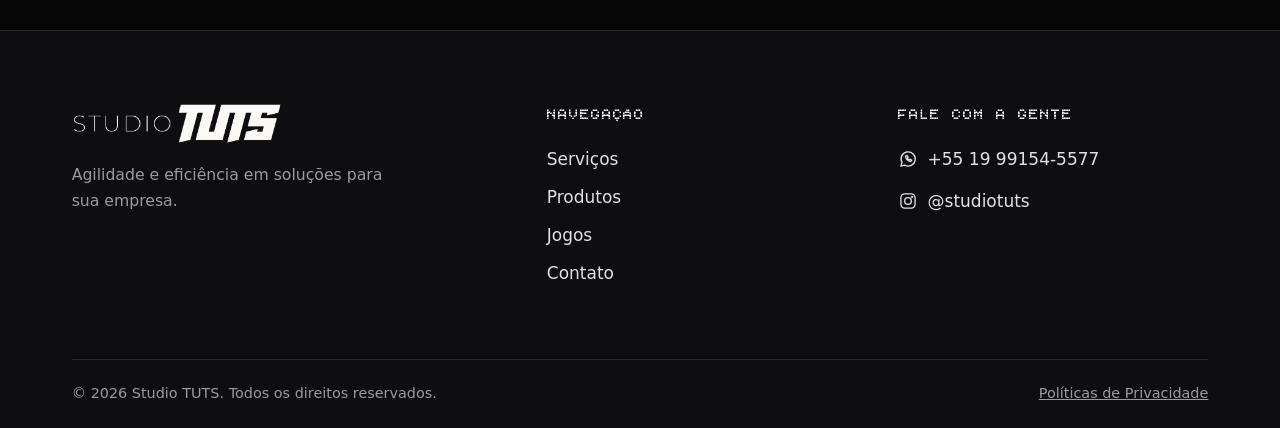
==== commit 3e38736b: "Site novo do Studio TUTS (mantém o /biosite) Co-Authored-By: Claude Opus 5.5 <noreply@anthropic.com>" ====
--- a/index.html
+++ b/index.html
@@ -1,224 +1,171 @@
- <!DOCTYPE html>
+<!DOCTYPE html>
 <html lang="pt-BR">
 <head>
-  <meta charset="UTF-8">
-  <meta name="viewport" content="width=device-width, initial-scale=1.0">
-  <title>STUDIO TUTS</title>
-  <meta name="description" content="Studio Tuts: sites, vídeos, identidade visual e filmagens aéreas para destacar a sua marca. Paulínia e Campinas - SP.">
-  <meta name="theme-color" content="#151515">
-  <meta property="og:title" content="Studio Tuts">
-  <meta property="og:description" content="Conteúdo visual que transforma sua marca.">
-  <meta property="og:image" content="assets/img/hero.jpg">
-  <link rel="icon" type="image/png" href="assets/img/favicon.png">
+  <meta charset="utf-8">
+  <meta name="viewport" content="width=device-width, initial-scale=1">
+  <title>Studio TUTS — Sites, sistemas e identidade visual</title>
+  <meta name="description" content="Studio TUTS: criação de sites e biosites, sistemas para pequenas empresas, identidade visual e conteúdo para Instagram.">
+  <meta name="theme-color" content="#070707">
+  <link rel="icon" href="assets/img/favicon.png" type="image/png">
+  <link rel="preconnect" href="https://api.fontshare.com">
   <link rel="preconnect" href="https://fonts.googleapis.com">
   <link rel="preconnect" href="https://fonts.gstatic.com" crossorigin>
-  <link href="https://fonts.googleapis.com/css2?family=Figtree:wght@400;500;600;700;800&display=swap" rel="stylesheet">
-  <link rel="stylesheet" href="css/style.css">
+  <link rel="stylesheet" href="https://api.fontshare.com/v2/css?f[]=poppins@300,400,500,600,700&amp;display=swap">
+  <link rel="stylesheet" href="https://fonts.googleapis.com/css2?family=Bitcount+Grid+Single:wght@300..500&amp;display=swap">
+  <link rel="stylesheet" href="assets/css/style.css">
+  <script>document.documentElement.classList.add('js');</script>
 </head>
 <body>
-<!-- INICIO-CONTEUDO -->
+  <a class="pular" href="#conteudo">Pular para o conteúdo</a>
 
-<!-- ÍCONES (SVG sprite) — para trocar por ícones próprios, edite cada <symbol> -->
-<svg xmlns="http://www.w3.org/2000/svg" style="display:none">
-  <symbol id="i-monitor" viewBox="0 0 24 24"><rect x="2.5" y="3.5" width="19" height="13" rx="1.5"/><path d="M12 16.5V20"/><path d="M8 20.5h8"/></symbol>
-  <symbol id="i-claquete" viewBox="0 0 24 24"><rect x="3" y="9" width="18" height="12" rx="2"/><path d="m3.4 9 16-4.6-.9-3-16 4.6.9 3Z"/><path d="m7.5 4.6 2 3.4"/><path d="m12.4 3.2 2 3.4"/><path d="M10.5 12.5v5l4-2.5-4-2.5Z"/></symbol>
-  <symbol id="i-pincel" viewBox="0 0 24 24"><path d="m9.06 11.9 8.07-8.06a2.85 2.85 0 1 1 4.03 4.03l-8.06 8.08"/><path d="M7.07 14.94c-1.66 0-3 1.35-3 3.02 0 1.33-2.5 1.52-2 2.02 1.08 1.1 2.49 2.02 4 2.02 2.2 0 4-1.8 4-4.04a3.01 3.01 0 0 0-3-3.02z"/></symbol>
-  <symbol id="i-drone" viewBox="0 0 24 24"><path d="M1.5 6h7"/><path d="M15.5 6h7"/><path d="M5 6v3"/><path d="M19 6v3"/><path d="M5 9h14"/><rect x="8.5" y="8" width="7" height="5" rx="2"/><path d="m9.5 13-2 5"/><path d="m14.5 13 2 5"/><circle cx="12" cy="15.5" r="1.4"/></symbol>
-  <symbol id="i-video" viewBox="0 0 24 24"><path d="m16 13 5.2 3.5a.5.5 0 0 0 .8-.4V7.9a.5.5 0 0 0-.8-.4L16 11"/><rect x="2" y="6" width="14" height="12" rx="2"/></symbol>
-  <symbol id="i-imagem" viewBox="0 0 24 24"><rect x="3" y="3" width="18" height="18" rx="2"/><circle cx="9" cy="9" r="2"/><path d="m21 15-3.1-3.1a2 2 0 0 0-2.8 0L6 21"/></symbol>
-  <symbol id="i-whats" viewBox="0 0 24 24"><path d="M3 21l1.65-3.8a9 9 0 1 1 3.4 2.9L3 21"/><path d="M9 10a.5.5 0 0 0 1 0V9a.5.5 0 0 0-1 0v1a5 5 0 0 0 5 5h1a.5.5 0 0 0 0-1h-1a.5.5 0 0 0 0 1"/></symbol>
-  <symbol id="i-insta" viewBox="0 0 24 24"><rect width="20" height="20" x="2" y="2" rx="5"/><path d="M16 11.37A4 4 0 1 1 12.63 8 4 4 0 0 1 16 11.37z"/><path d="M17.5 6.5h.01"/></symbol>
-  <symbol id="i-email" viewBox="0 0 24 24"><rect width="20" height="16" x="2" y="4" rx="2"/><path d="m22 7-8.97 5.7a1.94 1.94 0 0 1-2.06 0L2 7"/></symbol>
-  <symbol id="i-pin" viewBox="0 0 24 24"><path d="M20 10c0 6-8 12-8 12s-8-6-8-12a8 8 0 0 1 16 0Z"/><circle cx="12" cy="10" r="3"/></symbol>
-  <symbol id="i-seta" viewBox="0 0 24 24"><path d="M5 12h14"/><path d="m13 6 6 6-6 6"/></symbol>
-  <symbol id="i-fechar" viewBox="0 0 24 24"><path d="M18 6 6 18"/><path d="m6 6 12 12"/></symbol>
-  <symbol id="i-esq" viewBox="0 0 24 24"><path d="m15 18-6-6 6-6"/></symbol>
-  <symbol id="i-dir" viewBox="0 0 24 24"><path d="m9 18 6-6-6-6"/></symbol>
-</svg>
+  <header class="topo">
+    <div class="container">
+      <nav class="nav" aria-label="Principal">
+        <a class="nav-logo" href="index.html" aria-label="Studio TUTS — início">
+          <img src="assets/img/logo-escuro.webp" alt="Studio TUTS" width="1373" height="269">
+        </a>
+        <ul class="nav-links" id="menu">
+          <li><a href="servicos.html">Serviços</a></li>
+          <li><a href="produtos.html">Produtos</a></li>
+          <li><a href="jogos.html">Jogos</a></li>
+          <li><a href="contato.html">Contato</a></li>
+        </ul>
+        <button class="nav-toggle" type="button" aria-expanded="false" aria-controls="menu" aria-label="Abrir menu"><svg viewBox="0 0 24 24" fill="none" stroke="currentColor" stroke-width="2" stroke-linecap="round" aria-hidden="true"><path d="M4 7h16M4 12h16M4 17h16"/></svg></button>
+        <a class="nav-login" href="login.html">Login</a>
+      </nav>
+    </div>
+  </header>
 
-<!-- ======================= MENU (fixo, transparente sobre o topo) ======================= -->
-<header class="header" id="topo">
-  <div class="container header__inner">
-    <a href="#inicio" class="header__logo" aria-label="Studio Tuts - início">
-      <img src="assets/img/logo-stack-branco.png" alt="Studio Tuts" width="64" height="37">
-    </a>
+  <main id="conteudo">
+    <section class="hero container">
+      <h1 class="pixel">Agilidade e eficiência em soluções para sua empresa.</h1>
+    </section>
 
-    <nav class="nav" id="nav" aria-label="Menu principal">
-      <a href="#inicio" class="nav__link is-active">Início</a>
-      <a href="#servicos" class="nav__link">Serviços</a>
-      <a href="#portfolio" class="nav__link">Portfólio</a>
-      <a href="#contato" class="nav__link">Contato</a>
-      <a href="#" data-whatsapp class="btn btn--claro nav__cta-mobile" target="_blank" rel="noopener">
-        <svg class="icon"><use href="#i-whats"/></svg> Falar no WhatsApp <svg class="icon icon--seta"><use href="#i-seta"/></svg>
-      </a>
-    </nav>
+    <section class="container" aria-label="Destaques">
+      <div class="cartoes">
+        <a class="cartao" href="produtos.html#tuts-vex">PDV para lojas<svg class="seta" viewBox="0 0 36 36" fill="none" stroke="currentColor" stroke-width="1.6" stroke-linecap="round" stroke-linejoin="round" aria-hidden="true"><circle cx="18" cy="18" r="16.5"/><path d="M11 18h14M19.5 12.5 25 18l-5.5 5.5"/></svg></a>
+        <a class="cartao" href="servicos.html#sites">Sites e biosites<svg class="seta" viewBox="0 0 36 36" fill="none" stroke="currentColor" stroke-width="1.6" stroke-linecap="round" stroke-linejoin="round" aria-hidden="true"><circle cx="18" cy="18" r="16.5"/><path d="M11 18h14M19.5 12.5 25 18l-5.5 5.5"/></svg></a>
+        <a class="cartao" href="servicos.html#identidade">Identidade Visual<svg class="seta" viewBox="0 0 36 36" fill="none" stroke="currentColor" stroke-width="1.6" stroke-linecap="round" stroke-linejoin="round" aria-hidden="true"><circle cx="18" cy="18" r="16.5"/><path d="M11 18h14M19.5 12.5 25 18l-5.5 5.5"/></svg></a>
+      </div>
+    </section>
 
-    <a href="#" data-whatsapp class="btn btn--claro btn--sm header__cta" target="_blank" rel="noopener">
-      <svg class="icon"><use href="#i-whats"/></svg> Falar no WhatsApp <svg class="icon icon--seta"><use href="#i-seta"/></svg>
-    </a>
+    <section class="secao container revelar">
+      <div class="secao-topo">
+        <div>
+          <h2 class="secao-titulo pixel">O que fazemos</h2>
+          <p>Do primeiro logotipo ao sistema que roda no balcão da loja: tudo o que sua empresa precisa para se apresentar bem e trabalhar melhor.</p>
+        </div>
+        <a class="link-seta" href="servicos.html">Ver todos os serviços <svg class="seta" viewBox="0 0 36 36" fill="none" stroke="currentColor" stroke-width="1.6" stroke-linecap="round" stroke-linejoin="round" aria-hidden="true"><circle cx="18" cy="18" r="16.5"/><path d="M11 18h14M19.5 12.5 25 18l-5.5 5.5"/></svg></a>
+      </div>
+      <ul class="lista">
+        <li><a href="servicos.html#sites">
+          <span class="num">01</span>
+          <h3>Criação de Sites e Biosites</h3>
+          <p>Sites rápidos e responsivos, e biosites para reunir todos os seus links em um só lugar.</p>
+          <svg class="seta" viewBox="0 0 36 36" fill="none" stroke="currentColor" stroke-width="1.6" stroke-linecap="round" stroke-linejoin="round" aria-hidden="true"><circle cx="18" cy="18" r="16.5"/><path d="M11 18h14M19.5 12.5 25 18l-5.5 5.5"/></svg>
+        </a></li>
+        <li><a href="servicos.html#sistemas">
+          <span class="num">02</span>
+          <h3>Sistemas para pequenas empresas</h3>
+          <p>Sistemas sob medida para organizar vendas, estoque, clientes e a rotina do seu negócio.</p>
+          <svg class="seta" viewBox="0 0 36 36" fill="none" stroke="currentColor" stroke-width="1.6" stroke-linecap="round" stroke-linejoin="round" aria-hidden="true"><circle cx="18" cy="18" r="16.5"/><path d="M11 18h14M19.5 12.5 25 18l-5.5 5.5"/></svg>
+        </a></li>
+        <li><a href="servicos.html#identidade">
+          <span class="num">03</span>
+          <h3>Identidade Visual</h3>
+          <p>Logotipo, cores e tipografia para sua marca ser reconhecida em qualquer lugar.</p>
+          <svg class="seta" viewBox="0 0 36 36" fill="none" stroke="currentColor" stroke-width="1.6" stroke-linecap="round" stroke-linejoin="round" aria-hidden="true"><circle cx="18" cy="18" r="16.5"/><path d="M11 18h14M19.5 12.5 25 18l-5.5 5.5"/></svg>
+        </a></li>
+        <li><a href="servicos.html#conteudo">
+          <span class="num">04</span>
+          <h3>Edição de conteúdo e vídeo para Instagram</h3>
+          <p>Posts, carrosséis, stories e Reels editados no padrão visual da sua marca.</p>
+          <svg class="seta" viewBox="0 0 36 36" fill="none" stroke="currentColor" stroke-width="1.6" stroke-linecap="round" stroke-linejoin="round" aria-hidden="true"><circle cx="18" cy="18" r="16.5"/><path d="M11 18h14M19.5 12.5 25 18l-5.5 5.5"/></svg>
+        </a></li>
+      </ul>
+    </section>
 
-    <button class="menu-toggle" id="menuToggle" aria-label="Abrir menu" aria-expanded="false" aria-controls="nav">
-      <span></span><span></span><span></span>
-    </button>
-  </div>
-</header>
+    <section class="secao container revelar">
+      <div class="painel">
+        <div class="secao-topo">
+          <div>
+            <h2 class="secao-titulo pixel">Prontos para usar</h2>
+            <p>Além dos projetos sob medida, o Studio TUTS tem produtos próprios, prontos para entrar em operação.</p>
+          </div>
+          <a class="btn btn-escuro" href="produtos.html">Ver produtos</a>
+        </div>
+        <div class="duas">
+          <article class="mini">
+            <img class="icone" src="assets/img/icone-tuts-vex.webp" alt="Ícone do TUTS VEX" width="256" height="256" loading="lazy">
+            <h3>TUTS VEX</h3>
+            <p>PDV para Windows com frente de caixa, estoque, controle de caixa e relatórios para a sua loja.</p>
+            <a class="link-seta" href="produtos.html#tuts-vex">Conhecer <svg class="seta" viewBox="0 0 36 36" fill="none" stroke="currentColor" stroke-width="1.6" stroke-linecap="round" stroke-linejoin="round" aria-hidden="true"><circle cx="18" cy="18" r="16.5"/><path d="M11 18h14M19.5 12.5 25 18l-5.5 5.5"/></svg></a>
+          </article>
+          <article class="mini">
+            <div class="icone icone-vazio" aria-hidden="true">CC</div>
+            <h3>Controle de Contas Pessoal</h3>
+            <p>As contas do mês, os vencimentos e os pagamentos em um só lugar, sem planilhas.</p>
+            <a class="link-seta" href="produtos.html#controle-de-contas">Conhecer <svg class="seta" viewBox="0 0 36 36" fill="none" stroke="currentColor" stroke-width="1.6" stroke-linecap="round" stroke-linejoin="round" aria-hidden="true"><circle cx="18" cy="18" r="16.5"/><path d="M11 18h14M19.5 12.5 25 18l-5.5 5.5"/></svg></a>
+          </article>
+        </div>
+      </div>
+    </section>
 
-<main>
+    <section class="secao container revelar">
+      <div class="destaque">
+        <div class="destaque-capa"><img class="icone" src="assets/img/icone-10estressa.webp" alt="Ícone do 10ESTRESSA" width="256" height="256" loading="lazy"><span>10ESTRESSA</span></div>
+        <div class="destaque-corpo">
+          <h2 class="pixel">Também criamos jogos</h2>
+          <p>10ESTRESSA é um jogo de humor para aliviar o estresse do dia a dia: crie personagens cartoon e desconte tudo com tapas, sustos e bolinhas. Disponível para Android na Google Play.</p>
+          <div class="acoes">
+            <a class="btn btn-claro" href="https://play.google.com/store/apps/details?id=com.tuts.dezestressa" target="_blank" rel="noopener"><svg viewBox="0 0 24 24" fill="currentColor" aria-hidden="true"><path d="M5 3.6v16.8a.8.8 0 0 0 1.2.7l14.2-8.4a.8.8 0 0 0 0-1.4L6.2 2.9A.8.8 0 0 0 5 3.6z"/></svg>Baixar no Google Play</a>
+            <a class="btn btn-contorno" href="jogos.html">Ver jogos</a>
+          </div>
+        </div>
+      </div>
+    </section>
 
-  <!-- ======================= HERO ======================= -->
-  <section class="hero" id="inicio">
-    <div class="hero__foto" aria-hidden="true"></div>
-    <div class="container hero__content">
-      <p class="eyebrow">Acreditamos que</p>
-      <h1 class="hero__title">SUA MARCA<br>PODE MAIS.</h1>
-      <p class="hero__text">Criamos experiências visuais que fazem seu negócio sair do comum, e aparecer para o mundo.</p>
-      <a href="#" data-whatsapp data-msg="Olá! Vim pelo site e quero saber mais sobre os serviços da Studio Tuts." class="btn btn--contorno-claro btn--lg" target="_blank" rel="noopener">
-        <svg class="icon"><use href="#i-whats"/></svg> Vamos criar algo? <svg class="icon icon--seta"><use href="#i-seta"/></svg>
-      </a>
-      <p class="hero__tags"><span class="hero__linha"></span>Sites <i>•</i> Vídeos <i>•</i> Identidade Visual <i>•</i> Drone <i>•</i> Captação</p>
-    </div>
-  </section>
+    <section class="chamada container revelar">
+      <h2 class="pixel">Tem um projeto em mente?</h2>
+      <p>Conte o que sua empresa precisa. A gente responde rápido e sem compromisso.</p>
+      <div class="acoes">
+        <a class="btn btn-azul" href="https://wa.me/5519991545577?text=Ol%C3%A1%2C%20Studio%20TUTS%21%20Gostaria%20de%20conversar%20sobre%20um%20projeto." target="_blank" rel="noopener"><svg viewBox="0 0 24 24" fill="none" stroke="currentColor" stroke-width="1.6" stroke-linecap="round" stroke-linejoin="round" aria-hidden="true"><path d="M3.5 20.5l1.3-4.4A8.5 8.5 0 1 1 8 19.3z"/><path d="M9 8.5c0 3.5 3 6.5 6.5 6.5l1-1.6-2-1.1-.9.9c-1-.4-1.9-1.3-2.3-2.3l.9-.9L11 8z"/></svg>Chamar no WhatsApp</a>
+        <a class="btn btn-contorno" href="contato.html">Outras formas de contato</a>
+      </div>
+    </section>
+  </main>
 
-  <!-- ======================= SERVIÇOS ======================= -->
-  <section class="section servicos" id="servicos">
+  <footer class="rodape">
     <div class="container">
-      <div class="servicos__head">
+      <div class="rodape-grade">
         <div>
-          <p class="eyebrow eyebrow--escuro">Serviços</p>
-          <h2 class="titulo">Soluções para ser visto</h2>
+          <img class="rodape-logo" src="assets/img/logo-claro.webp" alt="Studio TUTS" width="1373" height="269" loading="lazy">
+          <p>Agilidade e eficiência em soluções para sua empresa.</p>
         </div>
-		  <p class="servicos__lead"><br><br>Tudo o que você precisa em um só lugar.</p>
+        <div>
+          <h2>Navegação</h2>
+          <ul>
+            <li><a href="servicos.html">Serviços</a></li>
+            <li><a href="produtos.html">Produtos</a></li>
+            <li><a href="jogos.html">Jogos</a></li>
+            <li><a href="contato.html">Contato</a></li>
+          </ul>
+        </div>
+        <div>
+          <h2>Fale com a gente</h2>
+          <ul>
+            <li><a href="https://wa.me/5519991545577?text=Ol%C3%A1%2C%20Studio%20TUTS%21%20Gostaria%20de%20conversar%20sobre%20um%20projeto." target="_blank" rel="noopener"><svg viewBox="0 0 24 24" fill="none" stroke="currentColor" stroke-width="1.6" stroke-linecap="round" stroke-linejoin="round" aria-hidden="true"><path d="M3.5 20.5l1.3-4.4A8.5 8.5 0 1 1 8 19.3z"/><path d="M9 8.5c0 3.5 3 6.5 6.5 6.5l1-1.6-2-1.1-.9.9c-1-.4-1.9-1.3-2.3-2.3l.9-.9L11 8z"/></svg>+55 19 99154-5577</a></li>
+            <li><a href="https://www.instagram.com/studiotuts/" target="_blank" rel="noopener"><svg viewBox="0 0 24 24" fill="none" stroke="currentColor" stroke-width="1.6" stroke-linecap="round" stroke-linejoin="round" aria-hidden="true"><rect x="3.5" y="3.5" width="17" height="17" rx="4.5"/><circle cx="12" cy="12" r="4"/><circle cx="17" cy="7" r=".6" fill="currentColor"/></svg>@studiotuts</a></li>
+          </ul>
+        </div>
       </div>
-
-      <div class="servicos__grid">
-        <article class="servico">
-          <div class="servico__icone"><svg class="icon"><use href="#i-monitor"/></svg></div>
-          <h3>Criação de Sites</h3>
-          <p>Sites profissionais, modernos e otimizados.</p>
-        </article>
-        <article class="servico">
-          <div class="servico__icone"><svg class="icon"><use href="#i-claquete"/></svg></div>
-          <h3>Edição de Conteúdo</h3>
-          <p>Reels, vídeos, carrosséis e conteúdos para redes sociais.</p>
-        </article>
-        <article class="servico">
-          <div class="servico__icone"><svg class="icon"><use href="#i-pincel"/></svg></div>
-          <h3>Identidade Visual</h3>
-          <p>Logotipos, paleta de cores e materiais gráficos.</p>
-        </article>
-        <article class="servico">
-          <div class="servico__icone"><svg class="icon"><use href="#i-drone"/></svg></div>
-          <h3>Filmagem com Drone</h3>
-          <p>Imagens aéreas para diversas finalidades.</p>
-        </article>
-        <article class="servico">
-          <div class="servico__icone"><svg class="icon"><use href="#i-video"/></svg></div>
-          <h3>Captação</h3>
-          <p>Captação audiovisual para criação de conteúdo.</p>
-        </article>
+      <div class="rodape-base">
+        <span>© <span id="ano">2026</span> Studio TUTS. Todos os direitos reservados.</span>
+        <a href="privacidade.html">Políticas de Privacidade</a>
       </div>
     </div>
-  </section>
+  </footer>
 
-  <!-- ======================= PORTFÓLIO ======================= -->
-  <!-- Para trocar uma foto: substitua o arquivo em assets/img/portfolio/ (mesmo nome)
-       ou mude o src e o data-full do item. Para adicionar projetos, copie um <a class="projeto">. -->
-  <section class="section portfolio" id="portfolio">
-    <div class="container">
-      <div class="portfolio__head">
-        <div>
-          <p class="eyebrow">Portfólio</p>
-          <h2 class="titulo">Confira alguns projetos finalizados</h2>
-        </div>
-        <a href="https://www.instagram.com/studiotuts/" class="btn btn--contorno-claro" target="_blank" rel="noopener">
-          Ver mais projetos <svg class="icon icon--seta"><use href="#i-seta"/></svg>
-        </a>
-      </div>
-    </div>
-
-    <div class="projetos" id="projetos">
-      <a href="assets/img/portfolio/siteautoescola.png" class="projeto" data-full="assets/img/portfolio/siteautoescola.png" data-caption="Site - Autoescola">
-        <img src="assets/img/portfolio/siteautoescola.png" alt="Site - Autoescola" loading="lazy">
-        <span class="projeto__legenda"><svg class="icon"><use href="#i-monitor"/></svg> Site - Autoescola</span>
-      </a>
-      <a href="assets/img/portfolio/logomercadodasbolsas.png" class="projeto" data-full="assets/img/portfolio/logomercadodasbolsas.png" data-caption="Logotipo - Mercado das Bolsas">
-        <img src="assets/img/portfolio/logomercadodasbolsas.png" alt="Logotipo - Mercado das Bolsas" loading="lazy">
-        <span class="projeto__legenda"><svg class="icon"><use href="#i-pincel"/></svg> Logotipo - Mercado das Bolsas</span>
-      </a>
-      <a href="assets/img/portfolio/logos4life.png" class="projeto" data-full="assets/img/portfolio/logos4life.png" data-caption="Logotipo - S4Life">
-        <img src="assets/img/portfolio/logos4life.png" alt="Logotipo - S4Life" loading="lazy">
-        <span class="projeto__legenda"><svg class="icon"><use href="#i-pincel"/></svg> Logotipo - S4Life</span>
-      </a>
-      <a href="assets/img/portfolio/logokc.jpg" class="projeto" data-full="assets/img/portfolio/logokc.jpg" data-caption="Logotipo - KnowCap">
-        <img src="assets/img/portfolio/logokc.jpg" alt="Logotipo - KnowCap" loading="lazy">
-        <span class="projeto__legenda"><svg class="icon"><use href="#i-pincel"/></svg> Logotipo - KnowCap</span>
-      </a>
-    </div>
-  </section>
-
-  <!-- ======================= CONTATO / CTA ======================= -->
-  <section class="section cta" id="contato">
-    <div class="container cta__grid">
-      <div class="cta__texto">
-        <h2 class="titulo">Vamos transformar<br>sua ideia em realidade?</h2>
-        <p class="cta__lead">Chame agora no WhatsApp e solicite um orçamento sem compromisso.</p>
-        <a href="#" data-whatsapp data-msg="Olá! Quero solicitar um orçamento com a Studio Tuts." class="btn btn--escuro btn--lg" target="_blank" rel="noopener">
-          <svg class="icon"><use href="#i-whats"/></svg> Falar no WhatsApp <svg class="icon icon--seta"><use href="#i-seta"/></svg>
-        </a>
-      </div>
-      <img src="assets/img/mockup.png" alt="Site da Studio Tuts no notebook e no celular" class="cta__mockup" loading="lazy">
-    </div>
-  </section>
-
-</main>
-
-<!-- ======================= RODAPÉ ======================= -->
-<footer class="footer">
-  <div class="container footer__linha">
-    <div class="footer__marca">
-      <img src="assets/img/logo-stack-branco.png" alt="Studio Tuts" width="70" height="41">
-      <span class="footer__divisor" aria-hidden="true"></span>
-      <p>Conteúdo visual que destaca sua marca e gera resultados.</p>
-    </div>
-
-    <div class="footer__acoes">
-      <div class="footer__sociais">
-        <a href="https://www.instagram.com/studiotuts/" target="_blank" rel="noopener" aria-label="Instagram"><svg class="icon"><use href="#i-insta"/></svg></a>
-        <a href="mailto:adm.studiotuts@gmail.com" aria-label="E-mail"><svg class="icon"><use href="#i-email"/></svg></a>
-      </div>
-      <span class="footer__divisor" aria-hidden="true"></span>
-      <a href="#" data-whatsapp class="btn btn--contorno-claro btn--sm" target="_blank" rel="noopener">
-        <svg class="icon"><use href="#i-whats"/></svg> Falar no WhatsApp
-      </a>
-      <p class="footer__local"><svg class="icon"><use href="#i-pin"/></svg> Paulínia - SP</p>
-    </div>
-  </div>
-  <div class="footer__base">
-    <div class="container footer__base-linha">
-      <p>· <span id="ano">2026</span> STUDIO TUTS ·</p>
-      <!-- Crédito: descomente e ajuste quando decidir -->
-      <!-- <p class="footer__credito">Site desenvolvido por <a href="https://wa.me/55SEUNUMERO" target="_blank" rel="noopener">SEU NOME</a></p> -->
-    </div>
-  </div>
-</footer>
-
-<!-- ======================= GALERIA (lightbox) ======================= -->
-<div class="lightbox" id="lightbox" role="dialog" aria-modal="true" aria-label="Visualizar projeto" hidden>
-  <button class="lightbox__btn lightbox__fechar" id="lbFechar" aria-label="Fechar"><svg class="icon"><use href="#i-fechar"/></svg></button>
-  <button class="lightbox__btn lightbox__nav lightbox__nav--esq" id="lbAnterior" aria-label="Projeto anterior"><svg class="icon"><use href="#i-esq"/></svg></button>
-  <figure class="lightbox__figura">
-    <img src="" alt="" id="lbImagem">
-    <figcaption id="lbLegenda"></figcaption>
-  </figure>
-  <button class="lightbox__btn lightbox__nav lightbox__nav--dir" id="lbProximo" aria-label="Próximo projeto"><svg class="icon"><use href="#i-dir"/></svg></button>
-</div>
-
-<!-- WhatsApp flutuante -->
-<a href="#" data-whatsapp class="whats-float" target="_blank" rel="noopener" aria-label="Falar no WhatsApp">
-  <svg class="icon"><use href="#i-whats"/></svg>
-</a>
-
-<script src="js/main.js"></script>
-<!-- FIM-CONTEUDO -->
+  <script src="assets/js/main.js" defer></script>
 </body>
 </html>
--- a/assets/css/style.css
+++ b/assets/css/style.css
@@ -0,0 +1,598 @@
+/* =========================================================
+   STUDIO TUTS — estilos globais
+   Cores base: preto #070707 · branco #E1E1E1
+   Fontes: Poppins (texto) · Bitcount Grid Single (títulos)
+   ========================================================= */
+
+:root {
+  --preto: #070707;
+  --branco: #E1E1E1;
+
+  --cinza-900: #0e0e10;
+  --cinza-800: #17171b;
+  --cinza-700: #26262c;
+  --cinza-500: #5d5d66;
+  --cinza-400: #9a9aa3;
+
+  --azul: #2a5ff2;
+  --azul-fundo: #1c1568;
+  --roxo: #4514a6;
+  --roxo-fundo: #22094f;
+
+  --grad-azul: linear-gradient(35deg, #1c1568 0%, #1e3bb0 55%, #2a5ff2 100%);
+  --grad-login: linear-gradient(120deg, #666b80 0%, #2b2d38 48%, #0c0c0e 100%);
+  --pilha: 9px 9px 0 var(--roxo), 18px 18px 0 var(--roxo-fundo);
+  --pilha-hover: 12px 12px 0 var(--roxo), 24px 24px 0 var(--roxo-fundo);
+
+  --raio: 8px;
+  --largura: 1212px;
+  --margem: clamp(16px, 5.6vw, 77px);
+
+  --f-texto: 'Poppins', system-ui, -apple-system, 'Segoe UI', sans-serif;
+  --f-pixel: 'Bitcount Grid Single', 'Courier New', monospace;
+}
+
+*, *::before, *::after { box-sizing: border-box; }
+
+html { scroll-behavior: smooth; scroll-padding-top: 130px; }
+
+body {
+  margin: 0;
+  min-height: 100vh;
+  display: flex;
+  flex-direction: column;
+  background: var(--preto);
+  color: var(--branco);
+  font-family: var(--f-texto);
+  font-weight: 300;
+  font-size: 1.0625rem;
+  line-height: 1.65;
+  position: relative;
+  overflow-x: hidden;
+  -webkit-font-smoothing: antialiased;
+}
+
+/* Trama de pontos no topo, como no modelo */
+body::before {
+  content: '';
+  position: absolute;
+  inset: 0 0 auto 0;
+  height: 640px;
+  pointer-events: none;
+  background-image: radial-gradient(rgba(225, 225, 225, .2) 1.1px, transparent 1.6px);
+  background-size: 6px 6px;
+  -webkit-mask-image:
+    radial-gradient(60% 55% at 12% 0%, #000 0%, transparent 100%),
+    radial-gradient(45% 60% at 58% 8%, rgba(0,0,0,.8) 0%, transparent 100%),
+    radial-gradient(50% 70% at 100% 0%, #000 0%, transparent 100%);
+  mask-image:
+    radial-gradient(60% 55% at 12% 0%, #000 0%, transparent 100%),
+    radial-gradient(45% 60% at 58% 8%, rgba(0,0,0,.8) 0%, transparent 100%),
+    radial-gradient(50% 70% at 100% 0%, #000 0%, transparent 100%);
+}
+
+main { flex: 1; position: relative; }
+
+img { max-width: 100%; height: auto; display: block; }
+a { color: inherit; }
+p { margin: 0 0 1em; }
+h1, h2, h3 { margin: 0; font-weight: 400; }
+ul { margin: 0; padding: 0; list-style: none; }
+
+:focus-visible { outline: 2px solid var(--azul); outline-offset: 3px; border-radius: 4px; }
+
+.container {
+  width: 100%;
+  max-width: calc(var(--largura) + 2 * var(--margem));
+  margin-inline: auto;
+  padding-inline: var(--margem);
+}
+
+.pular {
+  position: absolute; left: -9999px; top: 8px; z-index: 100;
+  background: var(--branco); color: var(--preto); padding: 8px 14px; border-radius: var(--raio);
+}
+.pular:focus { left: 8px; }
+
+/* ---------- Navegação ---------- */
+
+.topo {
+  position: sticky;
+  top: calc(16px - var(--margem));
+  z-index: 50;
+  padding-top: var(--margem);
+}
+
+.nav {
+  position: relative;
+  display: flex;
+  align-items: stretch;
+  min-height: 93px;
+  background: var(--branco);
+  color: var(--preto);
+  border-radius: var(--raio);
+  box-shadow: 0 12px 40px rgba(0, 0, 0, .55);
+}
+
+.nav-logo {
+  display: flex;
+  align-items: center;
+  padding: 0 clamp(18px, 3vw, 38px);
+  flex-shrink: 0;
+}
+.nav-logo img { width: clamp(150px, 15vw, 202px); }
+
+.nav-links {
+  display: flex;
+  align-items: center;
+  gap: clamp(20px, 3.3vw, 45px);
+  padding-left: clamp(4px, 1.4vw, 20px);
+  flex: 1;
+}
+.nav-links a {
+  position: relative;
+  text-decoration: none;
+  text-transform: uppercase;
+  font-weight: 400;
+  font-size: clamp(1rem, 1.6vw, 1.375rem);
+  padding: 6px 0;
+}
+.nav-links a::after {
+  content: '';
+  position: absolute; left: 0; right: 0; bottom: 0;
+  height: 2px; background: var(--preto);
+  transform: scaleX(0); transform-origin: left;
+  transition: transform .25s ease;
+}
+.nav-links a:hover::after,
+.nav-links a[aria-current='page']::after { transform: scaleX(1); }
+.nav-links a[aria-current='page'] { font-weight: 500; }
+
+.nav-login {
+  display: flex;
+  align-items: center;
+  justify-content: center;
+  min-width: clamp(104px, 12.6vw, 153px);
+  padding: 0 24px;
+  background: var(--grad-login);
+  color: var(--branco);
+  border-radius: var(--raio);
+  text-decoration: none;
+  text-transform: uppercase;
+  font-weight: 700;
+  font-size: clamp(1rem, 1.6vw, 1.375rem);
+  transition: filter .2s ease;
+}
+.nav-login:hover, .nav-login[aria-current='page'] { filter: brightness(1.35); }
+
+.nav-toggle {
+  display: none;
+  align-items: center; justify-content: center;
+  width: 52px; margin-left: auto;
+  background: none; border: 0; color: var(--preto); cursor: pointer;
+}
+.nav-toggle svg { width: 28px; height: 28px; }
+
+/* ---------- Tipografia de seção ---------- */
+
+.pixel {
+  font-family: var(--f-pixel);
+  text-transform: uppercase;
+  letter-spacing: .04em;
+  line-height: 1.4;
+  text-wrap: balance;
+}
+
+.hero {
+  text-align: center;
+  padding-block: clamp(56px, 8vw, 104px) clamp(48px, 7vw, 96px);
+}
+.hero h1 {
+  font-size: clamp(1.3rem, 2.25vw, 2.1rem);
+  color: #fff;
+  max-width: 24em;
+  margin-inline: auto;
+}
+
+.cabecalho {
+  padding-block: clamp(56px, 8vw, 104px) clamp(36px, 5vw, 64px);
+}
+.cabecalho h1 { font-size: clamp(1.7rem, 3.4vw, 2.9rem); color: #fff; max-width: 820px; }
+.cabecalho p { margin: 20px 0 0; font-size: 1.15rem; color: var(--cinza-400); max-width: 620px; }
+
+.rotulo {
+  display: inline-flex; align-items: center; gap: 10px;
+  margin-bottom: 16px;
+  font-size: .85rem; font-weight: 500;
+  text-transform: uppercase; letter-spacing: .18em;
+  color: var(--cinza-400);
+}
+.rotulo::before { content: ''; width: 8px; height: 8px; background: var(--azul); }
+
+.secao { padding-block: clamp(48px, 7vw, 96px); }
+.secao-titulo { font-size: clamp(1.35rem, 2.4vw, 2rem); color: #fff; }
+.secao-topo {
+  display: flex; align-items: flex-end; justify-content: space-between;
+  gap: 24px; flex-wrap: wrap;
+  margin-bottom: clamp(28px, 4vw, 48px);
+}
+.secao-topo p { margin: 12px 0 0; color: var(--cinza-400); max-width: 560px; }
+
+.link-seta {
+  display: inline-flex; align-items: center; gap: 10px;
+  text-decoration: none; font-weight: 400; color: var(--branco);
+}
+.link-seta svg { width: 30px; height: 30px; transition: transform .2s ease; }
+.link-seta:hover svg { transform: translateX(4px); }
+
+/* ---------- Cartão azul empilhado (assinatura do modelo) ---------- */
+
+.cartoes {
+  display: grid;
+  grid-template-columns: repeat(3, 1fr);
+  gap: clamp(28px, 4.3vw, 59px);
+  padding: 0 clamp(0px, 5vw, 68px) 18px;
+}
+
+.cartao {
+  position: relative;
+  display: flex; align-items: center; justify-content: center;
+  min-height: 175px;
+  padding: 28px 56px;
+  background: var(--grad-azul);
+  border-radius: var(--raio);
+  box-shadow: var(--pilha);
+  color: #fff;
+  text-align: center;
+  text-decoration: none;
+  font-size: clamp(1.15rem, 1.75vw, 1.5rem);
+  font-weight: 300;
+  transition: transform .2s ease, box-shadow .2s ease;
+}
+a.cartao:hover { transform: translate(-3px, -3px); box-shadow: var(--pilha-hover); }
+.cartao .seta { position: absolute; right: 12px; bottom: 12px; width: 38px; height: 38px; }
+
+/* ---------- Botões ---------- */
+
+.btn {
+  display: inline-flex; align-items: center; justify-content: center; gap: 12px;
+  min-height: 54px; padding: 12px 28px;
+  border: 0; border-radius: var(--raio);
+  font: 500 1rem var(--f-texto);
+  text-decoration: none; cursor: pointer;
+  transition: transform .2s ease, box-shadow .2s ease, filter .2s ease, background .2s ease;
+}
+.btn svg { width: 22px; height: 22px; flex-shrink: 0; }
+
+.btn-azul { background: var(--grad-azul); color: #fff; box-shadow: 6px 6px 0 var(--roxo), 12px 12px 0 var(--roxo-fundo); margin: 0 12px 12px 0; }
+.btn-azul:hover { transform: translate(-2px, -2px); box-shadow: 8px 8px 0 var(--roxo), 16px 16px 0 var(--roxo-fundo); }
+
+.btn-claro { background: var(--branco); color: var(--preto); }
+.btn-claro:hover { filter: brightness(1.1); }
+
+.btn-escuro { background: var(--grad-login); color: var(--branco); }
+.btn-escuro:hover { filter: brightness(1.35); }
+
+.btn-contorno { background: transparent; color: var(--branco); box-shadow: inset 0 0 0 1px var(--cinza-500); }
+.btn-contorno:hover { box-shadow: inset 0 0 0 1px var(--branco); }
+
+.btn[disabled] { opacity: .5; cursor: not-allowed; }
+
+.acoes { display: flex; flex-wrap: wrap; gap: 16px; align-items: flex-start; }
+
+/* ---------- Lista de serviços (início) ---------- */
+
+.lista { border-top: 1px solid var(--cinza-700); }
+.lista a {
+  display: grid;
+  grid-template-columns: 72px minmax(0, 1fr) minmax(0, 1.3fr) 38px;
+  align-items: center; gap: 24px;
+  padding: 26px 8px;
+  border-bottom: 1px solid var(--cinza-700);
+  text-decoration: none;
+  transition: background .2s ease, padding .2s ease;
+}
+.lista a:hover { background: var(--cinza-900); padding-inline: 20px; }
+.lista .num { font-family: var(--f-pixel); font-size: 1.5rem; color: var(--azul); }
+.lista h3 { font-size: 1.3rem; color: #fff; }
+.lista p { margin: 0; color: var(--cinza-400); font-size: 1rem; }
+.lista svg { width: 38px; height: 38px; }
+
+/* ---------- Painel claro ---------- */
+
+.painel {
+  background: var(--branco);
+  color: var(--preto);
+  border-radius: var(--raio);
+  padding: clamp(28px, 4.5vw, 56px);
+}
+.painel .rotulo { color: var(--cinza-500); }
+.painel .secao-titulo { color: var(--preto); }
+.painel p { color: #3a3a40; }
+
+.duas {
+  display: grid;
+  grid-template-columns: repeat(2, minmax(0, 1fr));
+  gap: clamp(20px, 3vw, 36px);
+}
+
+.mini {
+  display: flex; flex-direction: column; align-items: flex-start;
+  background: var(--preto); color: var(--branco);
+  border-radius: var(--raio);
+  padding: 28px;
+}
+.mini h3 { font-family: var(--f-pixel); font-size: 1.5rem; letter-spacing: .04em; color: #fff; margin-bottom: 10px; }
+.mini p { color: var(--cinza-400); font-size: 1rem; margin-bottom: 20px; }
+.mini .link-seta { margin-top: auto; }
+
+.etiqueta {
+  display: inline-block;
+  padding: 4px 12px;
+  border-radius: 999px;
+  font-size: .78rem; font-weight: 500;
+  text-transform: uppercase; letter-spacing: .12em;
+  background: rgba(42, 95, 242, .18); color: #9db8ff;
+}
+.etiqueta.clara { background: rgba(255, 255, 255, .16); color: #fff; }
+
+/* ---------- Bloco em destaque (jogo / chamada) ---------- */
+
+.destaque {
+  display: grid;
+  grid-template-columns: minmax(0, 1fr) minmax(0, 1.15fr);
+  background: var(--cinza-900);
+  border-radius: var(--raio);
+  box-shadow: var(--pilha);
+  margin: 0 18px 18px 0;
+  overflow: hidden;
+}
+.destaque-capa {
+  position: relative;
+  display: flex; flex-direction: column; align-items: center; justify-content: center; gap: 22px;
+  min-height: 300px; padding: 32px;
+  background: var(--grad-azul);
+  color: #fff;
+  overflow: hidden;
+}
+.destaque-capa::before {
+  content: ''; position: absolute; inset: 0;
+  background-image: radial-gradient(rgba(255, 255, 255, .28) 1.1px, transparent 1.6px);
+  background-size: 6px 6px;
+  -webkit-mask-image: radial-gradient(80% 80% at 100% 0%, #000, transparent);
+  mask-image: radial-gradient(80% 80% at 100% 0%, #000, transparent);
+}
+.destaque-capa span {
+  position: relative;
+  font-family: var(--f-pixel);
+  font-size: clamp(2rem, 4.6vw, 3.6rem);
+  letter-spacing: .03em; line-height: 1.1;
+  text-align: center;
+  overflow-wrap: anywhere;
+}
+.icone {
+  position: relative;
+  width: 112px; height: 112px;
+  flex-shrink: 0;
+  border-radius: 22%;
+  object-fit: cover;
+  box-shadow: 0 10px 28px rgba(0, 0, 0, .4);
+}
+.icone-vazio {
+  display: flex; align-items: center; justify-content: center;
+  border: 2px dashed rgba(255, 255, 255, .55);
+  background: rgba(255, 255, 255, .08);
+  box-shadow: none;
+  color: #fff;
+  font-family: var(--f-pixel); font-size: 1.7rem; letter-spacing: .04em;
+}
+.mini .icone { width: 64px; height: 64px; margin-bottom: 18px; font-size: 1.1rem; }
+.lista .icone { width: 56px; height: 56px; font-size: 1rem; box-shadow: none; }
+.lista.politicas a { grid-template-columns: 56px minmax(0, 1fr) minmax(0, 1.3fr) 38px; }
+
+.galeria {
+  display: flex; gap: 20px;
+  margin-top: clamp(28px, 4vw, 48px);
+  padding-bottom: 14px;
+  overflow-x: auto;
+  scroll-snap-type: x proximity;
+}
+.galeria li { flex: 0 0 auto; scroll-snap-align: start; }
+.galeria img { width: clamp(160px, 15vw, 185px); border-radius: var(--raio); }
+.destaque-corpo { padding: clamp(28px, 4vw, 52px); display: flex; flex-direction: column; align-items: flex-start; justify-content: center; }
+.destaque-corpo h2, .destaque-corpo h3 { font-size: clamp(1.5rem, 2.4vw, 2rem); color: #fff; margin: 14px 0 12px; }
+.destaque-corpo p { color: var(--cinza-400); margin-bottom: 26px; }
+.destaque-corpo .itens { margin: 0 0 30px; }
+.destaque-corpo h2:first-child, .destaque-corpo h3:first-child { margin-top: 0; }
+
+.chamada { text-align: center; padding-block: clamp(56px, 8vw, 110px); }
+.chamada h2 { font-size: clamp(1.4rem, 2.8vw, 2.4rem); color: #fff; max-width: 20em; margin-inline: auto; }
+.chamada p { color: var(--cinza-400); margin: 18px auto 34px; max-width: 520px; }
+.chamada .acoes { justify-content: center; }
+
+/* ---------- Serviços ---------- */
+
+.servico {
+  display: grid;
+  grid-template-columns: minmax(0, 320px) minmax(0, 1fr);
+  gap: clamp(36px, 6vw, 84px);
+  align-items: start;
+  padding: clamp(36px, 5vw, 64px) 0;
+  border-top: 1px solid var(--cinza-700);
+}
+.servico .cartao { flex-direction: column; gap: 10px; min-height: 200px; padding: 28px; }
+.servico .cartao .num { font-family: var(--f-pixel); font-size: 2.6rem; line-height: 1; opacity: .9; }
+.servico h2 { font-family: var(--f-pixel); text-transform: uppercase; letter-spacing: .04em; font-size: clamp(1.3rem, 2.2vw, 1.8rem); color: #fff; margin-bottom: 14px; }
+.servico p { color: var(--cinza-400); max-width: 640px; }
+
+.itens { display: grid; gap: 10px; margin: 22px 0 30px; }
+.itens li { position: relative; padding-left: 24px; color: var(--branco); }
+.itens li::before { content: ''; position: absolute; left: 0; top: .62em; width: 8px; height: 8px; background: var(--azul); }
+
+/* ---------- Produtos ---------- */
+
+.produto {
+  display: flex; flex-direction: column;
+  background: var(--cinza-900);
+  border-radius: var(--raio);
+  box-shadow: var(--pilha);
+  margin: 0 18px 18px 0;
+  overflow: hidden;
+}
+.produto .destaque-capa { min-height: 250px; }
+.produto .destaque-capa span { font-size: clamp(1.6rem, 3vw, 2.4rem); }
+.produto-corpo { display: flex; flex-direction: column; align-items: flex-start; flex: 1; padding: clamp(24px, 3.4vw, 40px); }
+.produto-corpo p { color: var(--cinza-400); }
+.produto-corpo .itens { margin-top: 10px; }
+.produto-corpo .btn { margin-top: auto; }
+
+.vazio {
+  display: flex; flex-direction: column; align-items: center; justify-content: center;
+  text-align: center; gap: 8px;
+  min-height: 200px; padding: 32px;
+  border: 1px dashed var(--cinza-500);
+  border-radius: var(--raio);
+  color: var(--cinza-400);
+}
+.vazio strong { font-family: var(--f-pixel); font-weight: 400; font-size: 1.3rem; letter-spacing: .04em; text-transform: uppercase; color: var(--branco); }
+.vazio p { margin: 0; max-width: 420px; }
+
+/* ---------- Contato / formulários ---------- */
+
+.contato {
+  display: grid;
+  grid-template-columns: minmax(0, 1fr) minmax(0, 1.1fr);
+  gap: clamp(32px, 5vw, 72px);
+  align-items: start;
+}
+.canais { display: grid; gap: 30px; padding: 0 18px 18px 0; }
+.canal {
+  display: flex; align-items: center; gap: 20px;
+  min-height: 120px; padding: 24px 64px 24px 28px;
+  justify-content: flex-start; text-align: left;
+}
+.canal > svg:first-child { width: 40px; height: 40px; flex-shrink: 0; }
+.canal small { display: block; font-size: .8rem; text-transform: uppercase; letter-spacing: .14em; opacity: .8; }
+.canal strong { display: block; font-weight: 400; font-size: clamp(1.1rem, 1.8vw, 1.4rem); overflow-wrap: anywhere; }
+
+.form { display: grid; gap: 20px; }
+.form h2 { font-size: 1.5rem; font-weight: 500; }
+.campo { display: grid; gap: 6px; }
+.campo label { font-size: .85rem; font-weight: 500; text-transform: uppercase; letter-spacing: .1em; }
+.campo input, .campo select, .campo textarea {
+  width: 100%;
+  padding: 14px 16px;
+  background: #fff;
+  border: 1px solid #b9b9bf;
+  border-radius: var(--raio);
+  font: 300 1rem var(--f-texto);
+  color: var(--preto);
+}
+.campo textarea { min-height: 140px; resize: vertical; }
+.campo input:focus, .campo select:focus, .campo textarea:focus { outline: 2px solid var(--azul); outline-offset: 1px; border-color: var(--azul); }
+.campo input:disabled { background: #cfcfd3; color: var(--cinza-500); cursor: not-allowed; }
+.form .nota { font-size: .9rem; color: var(--cinza-500); margin: 0; }
+
+/* ---------- Login ---------- */
+
+.login { max-width: calc(500px + 2 * var(--margem)); margin: clamp(48px, 7vw, 90px) auto; }
+.login .painel { box-shadow: var(--pilha); margin: 0 18px 18px 0; }
+.login h1 { font-size: 1.7rem; color: var(--preto); margin-bottom: 8px; }
+.aviso {
+  display: flex; gap: 12px; align-items: flex-start;
+  padding: 14px 16px;
+  background: var(--preto); color: var(--branco);
+  border-radius: var(--raio);
+  font-size: .95rem;
+}
+p.aviso { color: var(--branco); margin: 0; }
+.aviso::before { content: ''; flex-shrink: 0; width: 8px; height: 8px; margin-top: .55em; background: var(--azul); }
+.login .voltar { display: block; text-align: center; margin-top: 30px; color: var(--cinza-400); }
+
+/* ---------- Texto longo (privacidade) ---------- */
+
+.texto { padding-bottom: clamp(56px, 8vw, 96px); }
+.texto > * { max-width: 780px; }
+.texto h2 {
+  font-family: var(--f-pixel); text-transform: uppercase; letter-spacing: .04em;
+  font-size: 1.4rem; color: #fff;
+  margin: 2.4em 0 .7em; padding-top: 1.4em;
+  border-top: 1px solid var(--cinza-700);
+}
+.texto h3 { font-size: 1.1rem; font-weight: 500; color: #fff; margin: 1.6em 0 .5em; }
+.texto p, .texto li { color: #c3c3ca; }
+.texto ul { display: grid; gap: 8px; margin: 0 0 1em; }
+.texto li { position: relative; padding-left: 24px; }
+.texto li::before { content: ''; position: absolute; left: 0; top: .62em; width: 8px; height: 8px; background: var(--azul); }
+.texto a { color: #9db8ff; }
+.indice { padding: 22px 26px; background: var(--cinza-900); border-radius: var(--raio); }
+.indice li { padding-left: 0; }
+.indice li::before { display: none; }
+
+/* ---------- Rodapé ---------- */
+
+.rodape { margin-top: clamp(40px, 6vw, 80px); border-top: 1px solid var(--cinza-700); background: var(--cinza-900); }
+.rodape-grade {
+  display: grid;
+  grid-template-columns: 1.4fr 1fr 1fr;
+  gap: 40px;
+  padding-block: clamp(40px, 6vw, 72px);
+}
+.rodape-logo { width: 210px; margin-bottom: 18px; }
+.rodape p { color: var(--cinza-400); font-size: .98rem; max-width: 320px; }
+.rodape h2 { font-family: var(--f-pixel); text-transform: uppercase; letter-spacing: .06em; font-size: 1rem; color: #fff; margin-bottom: 16px; }
+.rodape li + li { margin-top: 10px; }
+.rodape a { text-decoration: none; color: var(--branco); }
+.rodape a:hover { text-decoration: underline; }
+.rodape li a { display: inline-flex; align-items: center; gap: 10px; }
+.rodape li svg { width: 20px; height: 20px; }
+.rodape-base {
+  display: flex; justify-content: space-between; flex-wrap: wrap; gap: 12px;
+  padding-block: 22px;
+  border-top: 1px solid var(--cinza-700);
+  font-size: .9rem; color: var(--cinza-400);
+}
+.rodape-base a { color: var(--cinza-400); text-decoration: underline; }
+.rodape-base a:hover { color: var(--branco); }
+
+/* ---------- Animação de entrada ---------- */
+
+.js .revelar { opacity: 0; transform: translateY(18px); transition: opacity .6s ease, transform .6s ease; }
+.js .revelar.visivel { opacity: 1; transform: none; }
+
+@media (prefers-reduced-motion: reduce) {
+  html { scroll-behavior: auto; }
+  *, *::before, *::after { transition: none !important; animation: none !important; }
+  .js .revelar { opacity: 1; transform: none; }
+}
+
+/* ---------- Responsivo ---------- */
+
+@media (max-width: 900px) {
+  .nav { min-height: 72px; }
+  .nav-toggle { display: flex; }
+  .nav-links {
+    display: none;
+    position: absolute; top: calc(100% + 8px); left: 0; right: 0;
+    flex-direction: column; align-items: stretch; gap: 0;
+    padding: 8px 24px;
+    background: var(--branco);
+    border-radius: var(--raio);
+    box-shadow: 0 16px 40px rgba(0, 0, 0, .6);
+  }
+  .nav-links.aberto { display: flex; }
+  .nav-links li + li { border-top: 1px solid #c4c4c9; }
+  .nav-links a { display: block; padding: 16px 0; font-size: 1.1rem; }
+  .nav-links a::after { display: none; }
+
+  .cartoes { grid-template-columns: 1fr; padding-inline: 0 18px; }
+  .cartao { min-height: 130px; }
+  .lista a, .lista.politicas a { grid-template-columns: 48px minmax(0, 1fr) 34px; gap: 16px; }
+  .lista .icone { width: 48px; height: 48px; grid-row: 1 / span 2; }
+  .lista p { grid-column: 2; grid-row: 2; }
+  .lista svg { grid-column: 3; grid-row: 1 / span 2; width: 34px; height: 34px; }
+  .duas, .destaque, .servico, .contato { grid-template-columns: 1fr; }
+  .destaque-capa { min-height: 200px; }
+  .servico .cartao { min-height: 150px; margin-right: 18px; }
+  .rodape-grade { grid-template-columns: 1fr; }
+}
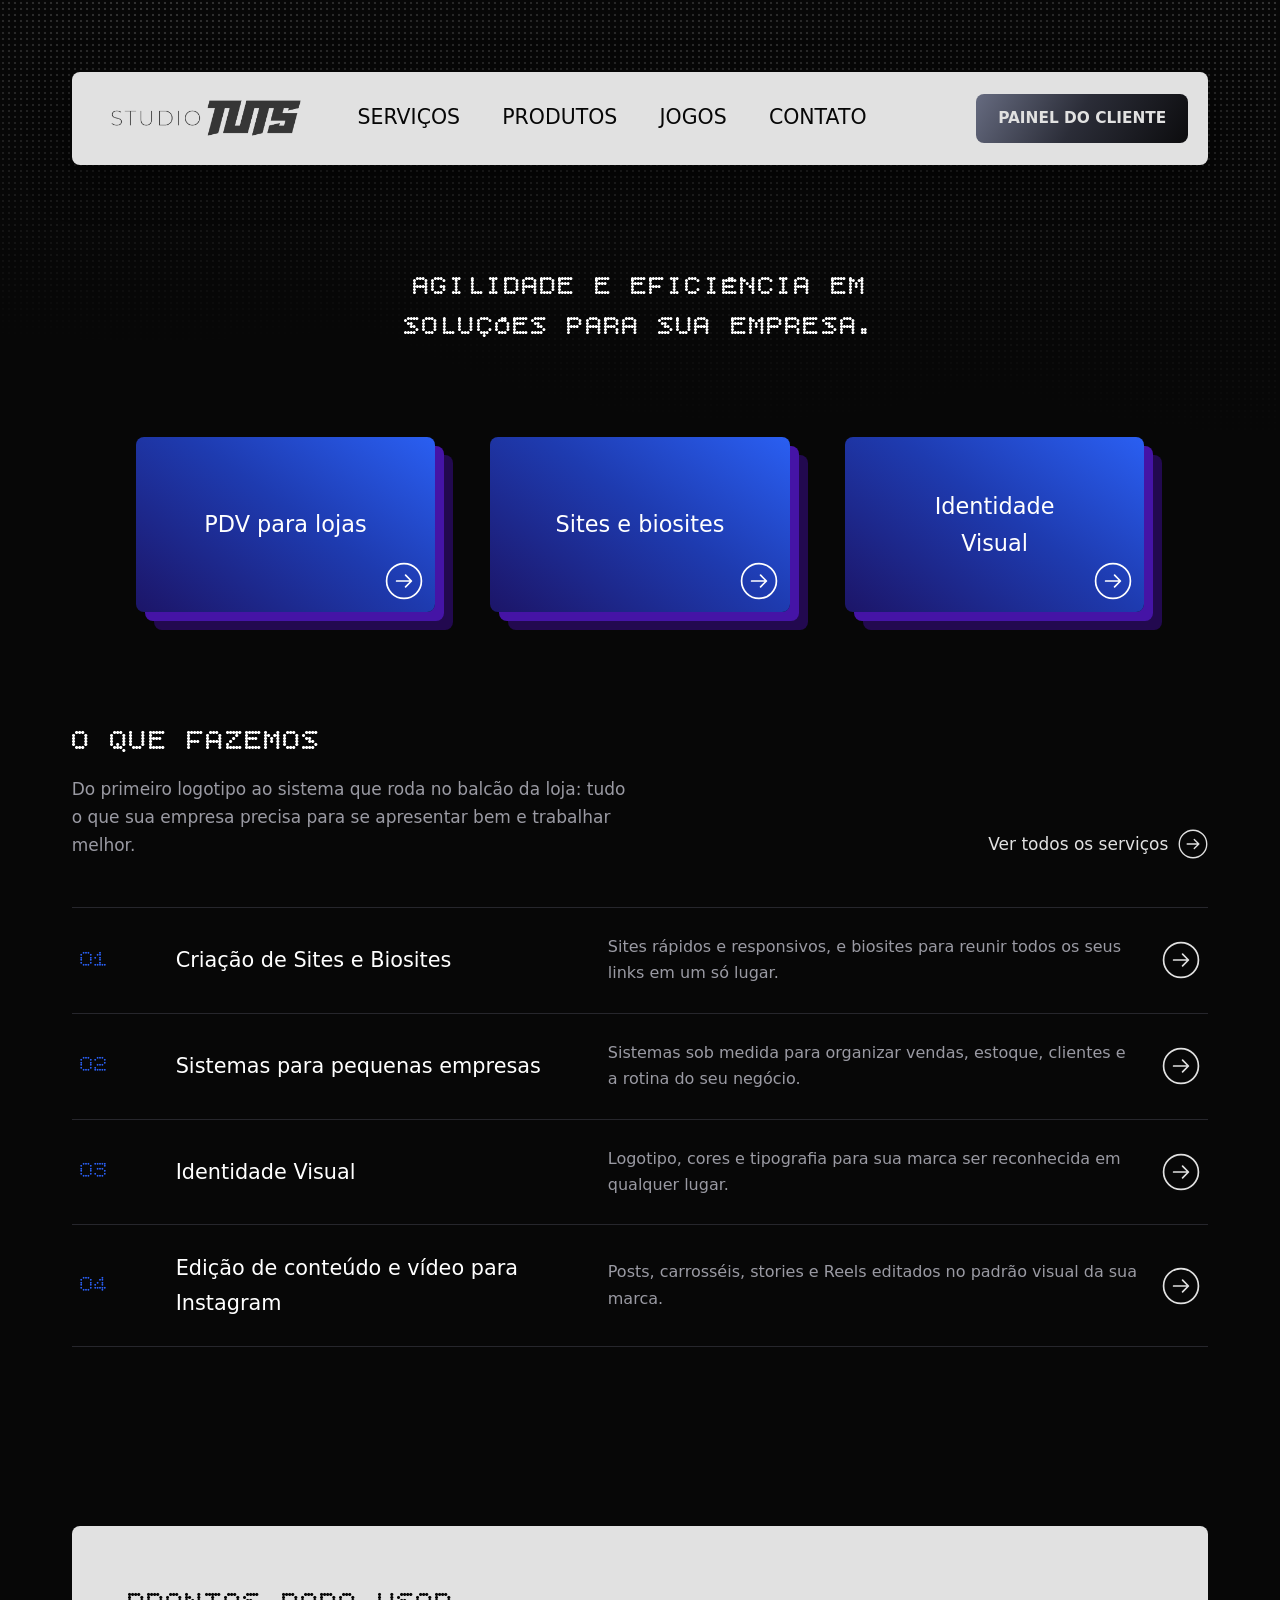
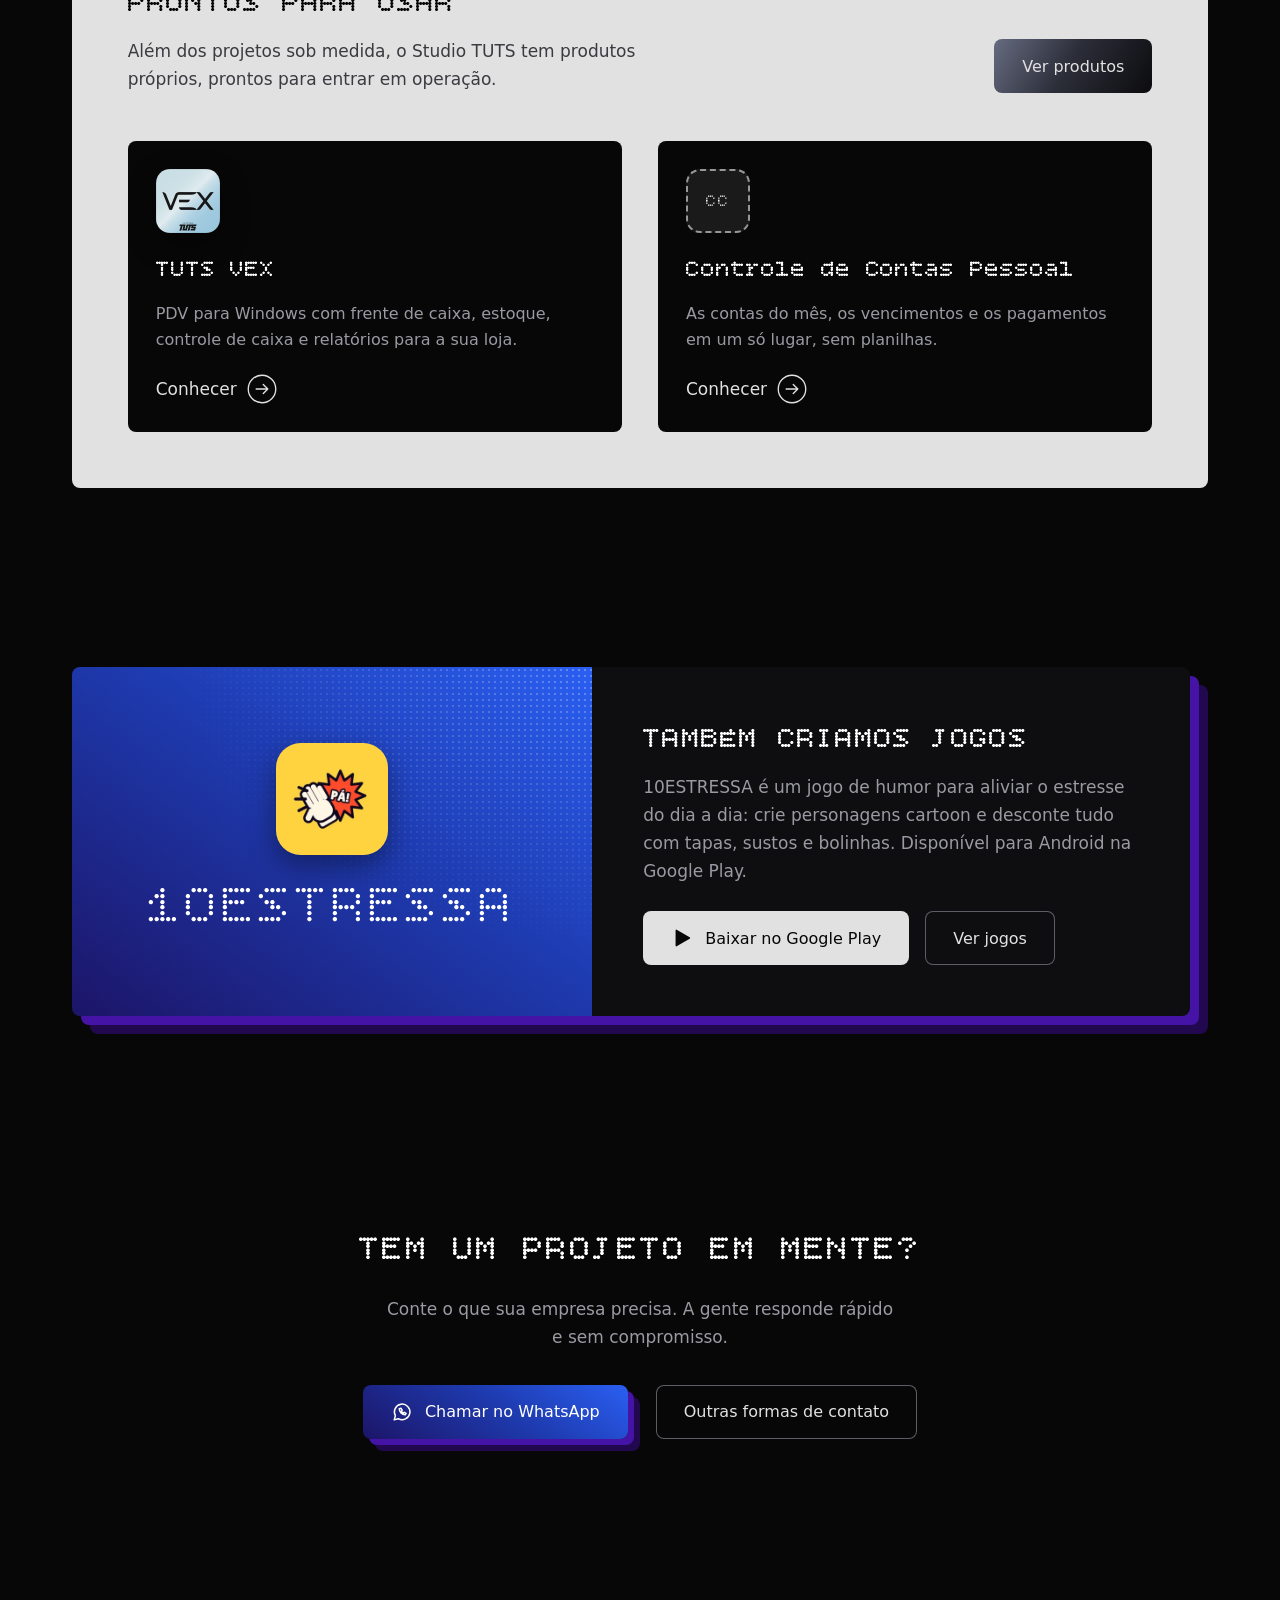
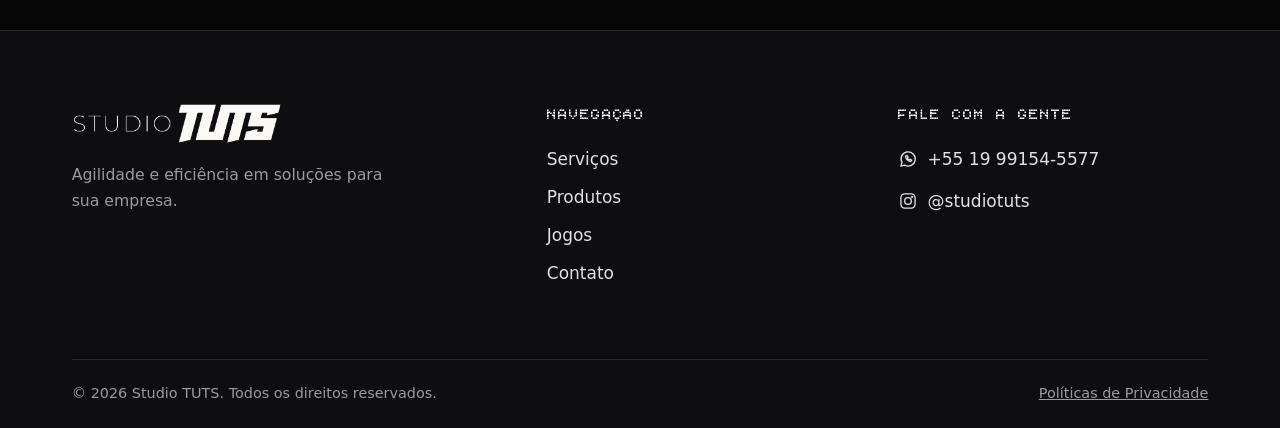
==== commit 830fba75: "Botão Painel do cliente no menu leva à Área do cliente Co-Authored-By: Claude Opus 5.5 <noreply@anth" ====
--- a/index.html
+++ b/index.html
@@ -31,7 +31,7 @@
           <li><a href="contato.html">Contato</a></li>
         </ul>
         <button class="nav-toggle" type="button" aria-expanded="false" aria-controls="menu" aria-label="Abrir menu"><svg viewBox="0 0 24 24" fill="none" stroke="currentColor" stroke-width="2" stroke-linecap="round" aria-hidden="true"><path d="M4 7h16M4 12h16M4 17h16"/></svg></button>
-        <a class="nav-login" href="login.html">Login</a>
+        <a class="nav-login" href="https://conta.studiotuts.com.br/conta">Painel do cliente</a>
       </nav>
     </div>
   </header>
--- a/assets/css/style.css
+++ b/assets/css/style.css
@@ -152,18 +152,20 @@
   display: flex;
   align-items: center;
   justify-content: center;
-  min-width: clamp(104px, 12.6vw, 153px);
-  padding: 0 24px;
+  align-self: center;
+  margin-right: clamp(12px, 1.6vw, 20px);
+  padding: 12px 22px;
   background: var(--grad-login);
   color: var(--branco);
   border-radius: var(--raio);
   text-decoration: none;
   text-transform: uppercase;
+  white-space: nowrap;
   font-weight: 700;
-  font-size: clamp(1rem, 1.6vw, 1.375rem);
+  font-size: clamp(.875rem, 1.2vw, 1rem);
   transition: filter .2s ease;
 }
-.nav-login:hover, .nav-login[aria-current='page'] { filter: brightness(1.35); }
+.nav-login:hover { filter: brightness(1.35); }
 
 .nav-toggle {
   display: none;
@@ -571,6 +573,7 @@
 @media (max-width: 900px) {
   .nav { min-height: 72px; }
   .nav-toggle { display: flex; }
+  .nav-login { padding: 9px 14px; font-size: .8rem; }
   .nav-links {
     display: none;
     position: absolute; top: calc(100% + 8px); left: 0; right: 0;
@@ -596,3 +599,18 @@
   .servico .cartao { min-height: 150px; margin-right: 18px; }
   .rodape-grade { grid-template-columns: 1fr; }
 }
+
+@media (max-width: 520px) {
+  .nav-logo { padding: 0 12px 0 16px; }
+  .nav-logo img { width: 116px; }
+  .nav-toggle { width: 44px; }
+  .nav-login {
+    margin-right: 10px;
+    padding: 7px 10px;
+    max-width: 92px;
+    white-space: normal;
+    text-align: center;
+    line-height: 1.15;
+    font-size: .72rem;
+  }
+}
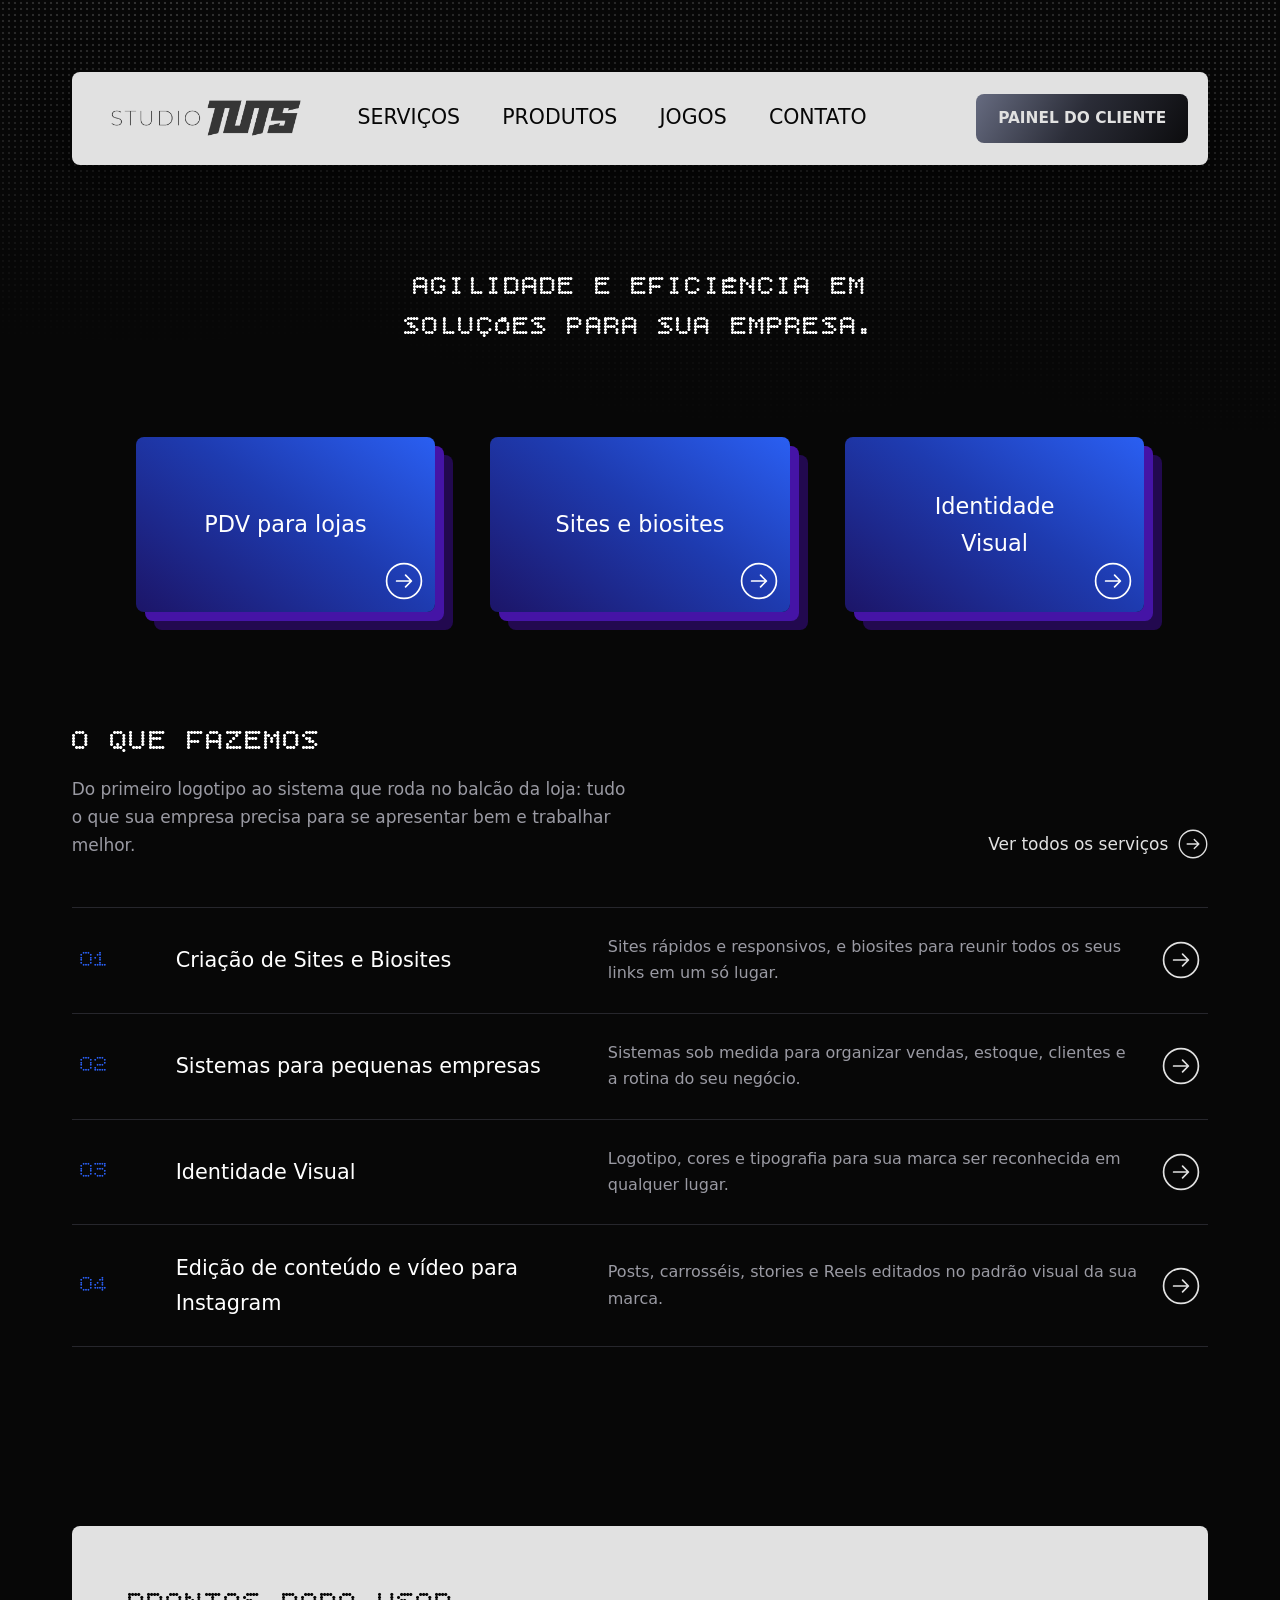
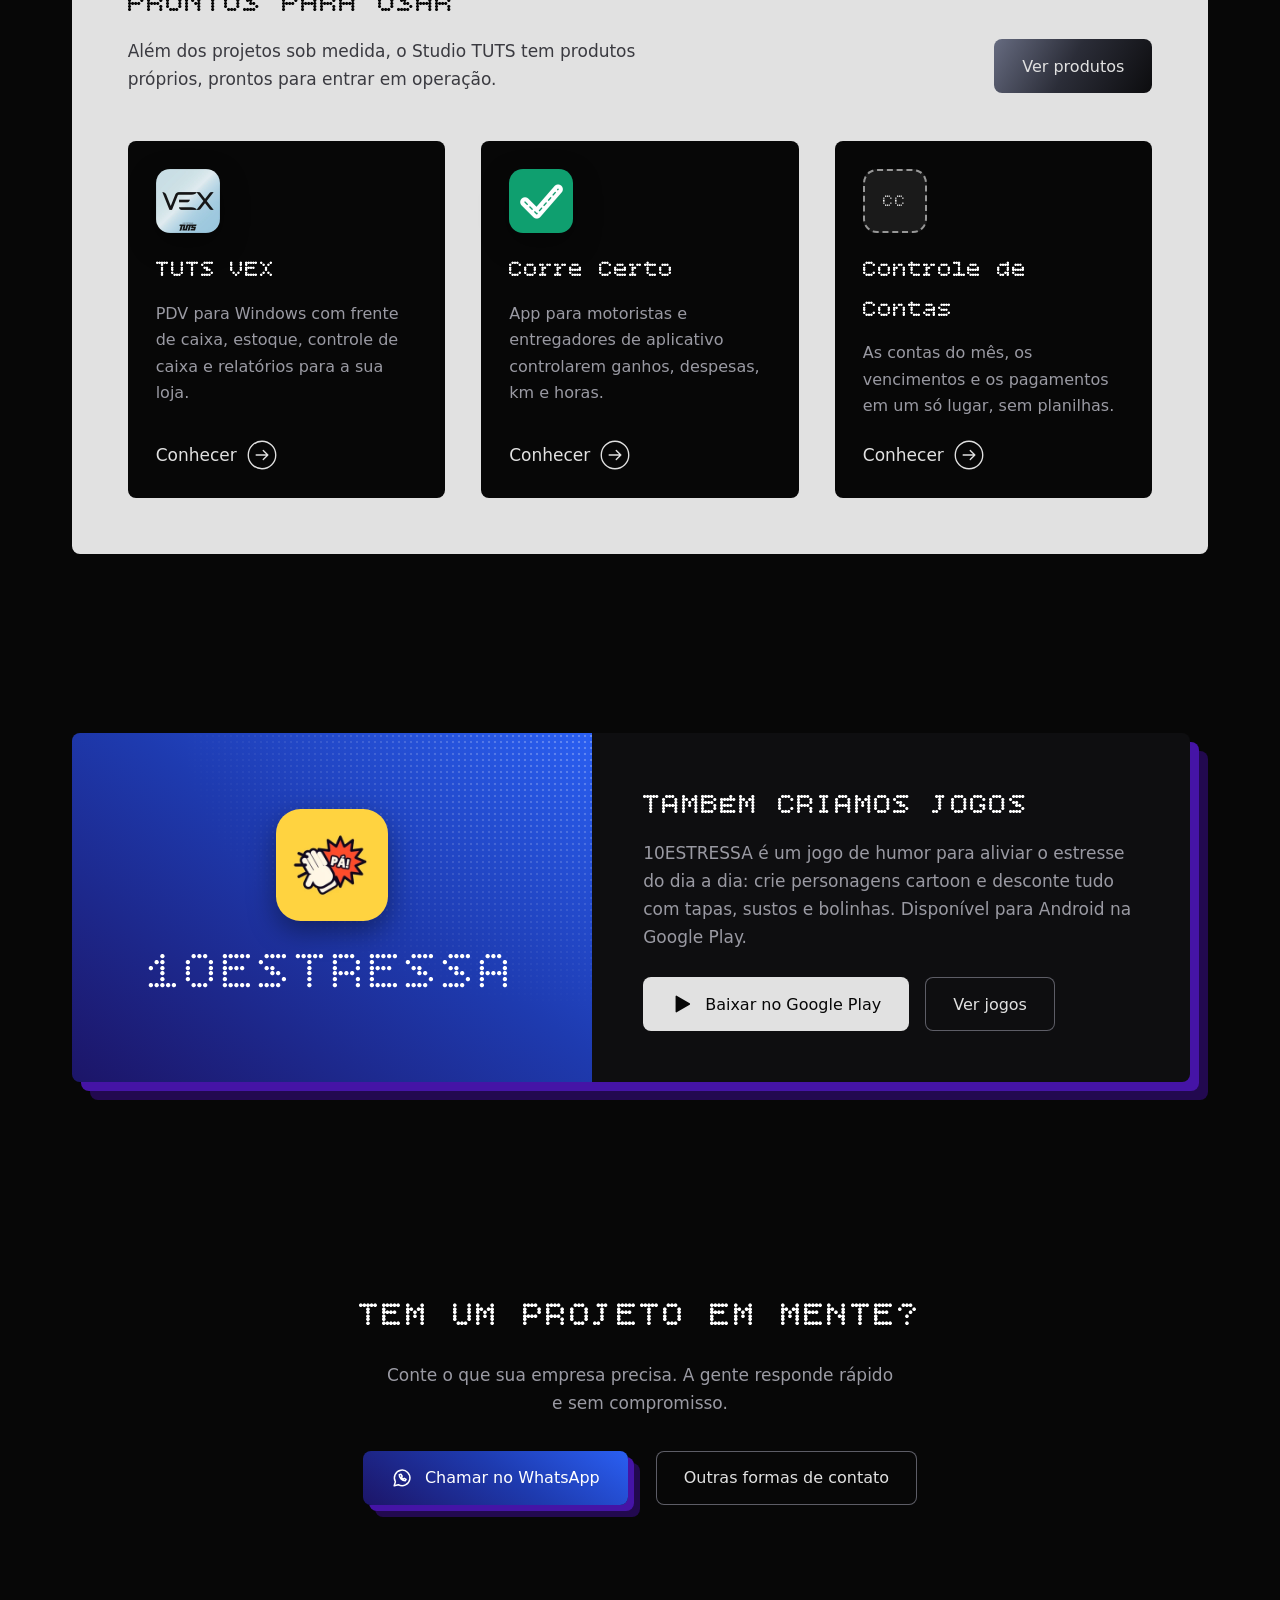
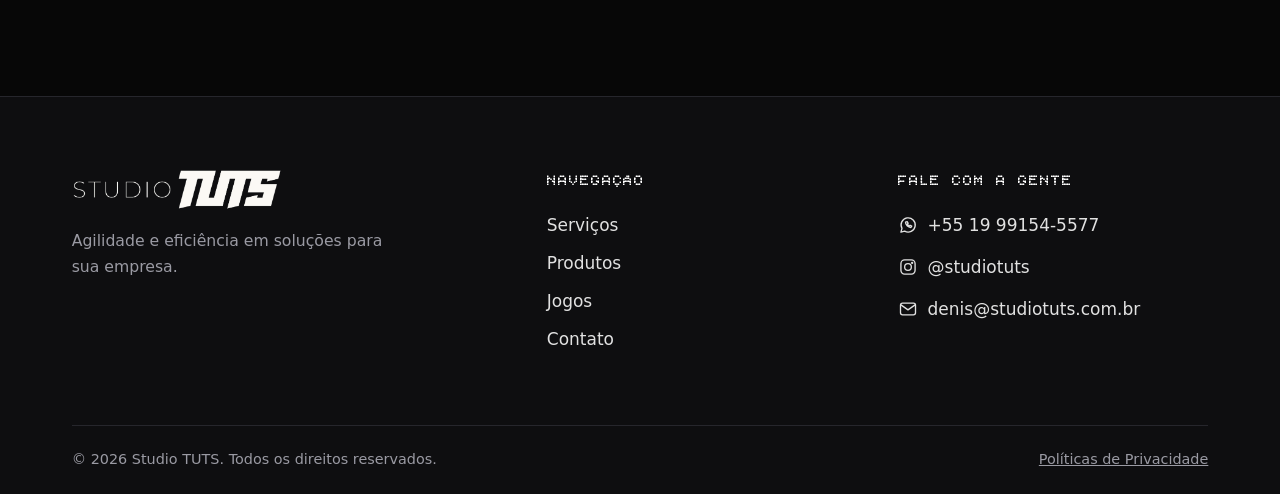
==== commit 1d1e1bdc: "Atualiza site: Corre Certo, políticas em janelas, SEO e página 404 - Produtos em grade com detalhes " ====
--- a/index.html
+++ b/index.html
@@ -3,10 +3,71 @@
 <head>
   <meta charset="utf-8">
   <meta name="viewport" content="width=device-width, initial-scale=1">
-  <title>Studio TUTS — Sites, sistemas e identidade visual</title>
-  <meta name="description" content="Studio TUTS: criação de sites e biosites, sistemas para pequenas empresas, identidade visual e conteúdo para Instagram.">
+  <title>Studio TUTS | Sites, Sistemas e Identidade Visual</title>
+  <meta name="description" content="Criação de sites e biosites, sistemas para pequenas empresas, identidade visual e conteúdo para Instagram. Fale com o Studio TUTS pelo WhatsApp.">
+  <meta name="robots" content="index, follow, max-image-preview:large">
+  <link rel="canonical" href="https://www.studiotuts.com.br/">
+  <meta name="author" content="Studio TUTS">
   <meta name="theme-color" content="#070707">
+  <meta property="og:type" content="website">
+  <meta property="og:locale" content="pt_BR">
+  <meta property="og:site_name" content="Studio TUTS">
+  <meta property="og:title" content="Studio TUTS | Sites, Sistemas e Identidade Visual">
+  <meta property="og:description" content="Criação de sites e biosites, sistemas para pequenas empresas, identidade visual e conteúdo para Instagram. Fale com o Studio TUTS pelo WhatsApp.">
+  <meta property="og:url" content="https://www.studiotuts.com.br/">
+  <meta property="og:image" content="https://www.studiotuts.com.br/assets/img/og-image.jpg">
+  <meta property="og:image:width" content="1200">
+  <meta property="og:image:height" content="630">
+  <meta property="og:image:alt" content="Studio TUTS: agilidade e eficiência em soluções para sua empresa.">
+  <meta name="twitter:card" content="summary_large_image">
+  <meta name="twitter:title" content="Studio TUTS | Sites, Sistemas e Identidade Visual">
+  <meta name="twitter:description" content="Criação de sites e biosites, sistemas para pequenas empresas, identidade visual e conteúdo para Instagram. Fale com o Studio TUTS pelo WhatsApp.">
+  <meta name="twitter:image" content="https://www.studiotuts.com.br/assets/img/og-image.jpg">
   <link rel="icon" href="assets/img/favicon.png" type="image/png">
+  <link rel="apple-touch-icon" href="assets/img/apple-touch-icon.png">
+  <script type="application/ld+json">
+{
+ "@context": "https://schema.org",
+ "@graph": [
+  {
+   "@type": "Organization",
+   "@id": "https://www.studiotuts.com.br/#organizacao",
+   "name": "Studio TUTS",
+   "url": "https://www.studiotuts.com.br/",
+   "logo": "https://www.studiotuts.com.br/assets/img/apple-touch-icon.png",
+   "image": "https://www.studiotuts.com.br/assets/img/og-image.jpg",
+   "email": "denis@studiotuts.com.br",
+   "telephone": "+55-19-99154-5577",
+   "taxID": "68.117.094/0001-17",
+   "description": "Criação de sites e biosites, sistemas para pequenas empresas, identidade visual e edição de conteúdo e vídeo para Instagram.",
+   "areaServed": {
+    "@type": "Country",
+    "name": "Brasil"
+   },
+   "sameAs": [
+    "https://www.instagram.com/studiotuts/"
+   ],
+   "contactPoint": {
+    "@type": "ContactPoint",
+    "contactType": "customer service",
+    "telephone": "+55-19-99154-5577",
+    "email": "denis@studiotuts.com.br",
+    "availableLanguage": "Portuguese"
+   }
+  },
+  {
+   "@type": "WebSite",
+   "@id": "https://www.studiotuts.com.br/#site",
+   "url": "https://www.studiotuts.com.br/",
+   "name": "Studio TUTS",
+   "inLanguage": "pt-BR",
+   "publisher": {
+    "@id": "https://www.studiotuts.com.br/#organizacao"
+   }
+  }
+ ]
+}
+  </script>
   <link rel="preconnect" href="https://api.fontshare.com">
   <link rel="preconnect" href="https://fonts.googleapis.com">
   <link rel="preconnect" href="https://fonts.gstatic.com" crossorigin>
@@ -94,7 +155,7 @@
           </div>
           <a class="btn btn-escuro" href="produtos.html">Ver produtos</a>
         </div>
-        <div class="duas">
+        <div class="tres">
           <article class="mini">
             <img class="icone" src="assets/img/icone-tuts-vex.webp" alt="Ícone do TUTS VEX" width="256" height="256" loading="lazy">
             <h3>TUTS VEX</h3>
@@ -102,8 +163,14 @@
             <a class="link-seta" href="produtos.html#tuts-vex">Conhecer <svg class="seta" viewBox="0 0 36 36" fill="none" stroke="currentColor" stroke-width="1.6" stroke-linecap="round" stroke-linejoin="round" aria-hidden="true"><circle cx="18" cy="18" r="16.5"/><path d="M11 18h14M19.5 12.5 25 18l-5.5 5.5"/></svg></a>
           </article>
           <article class="mini">
+            <img class="icone" src="assets/img/icone-corre-certo.webp" alt="Ícone do Corre Certo" width="256" height="256" loading="lazy">
+            <h3>Corre Certo</h3>
+            <p>App para motoristas e entregadores de aplicativo controlarem ganhos, despesas, km e horas.</p>
+            <a class="link-seta" href="produtos.html#corre-certo">Conhecer <svg class="seta" viewBox="0 0 36 36" fill="none" stroke="currentColor" stroke-width="1.6" stroke-linecap="round" stroke-linejoin="round" aria-hidden="true"><circle cx="18" cy="18" r="16.5"/><path d="M11 18h14M19.5 12.5 25 18l-5.5 5.5"/></svg></a>
+          </article>
+          <article class="mini">
             <div class="icone icone-vazio" aria-hidden="true">CC</div>
-            <h3>Controle de Contas Pessoal</h3>
+            <h3>Controle de Contas</h3>
             <p>As contas do mês, os vencimentos e os pagamentos em um só lugar, sem planilhas.</p>
             <a class="link-seta" href="produtos.html#controle-de-contas">Conhecer <svg class="seta" viewBox="0 0 36 36" fill="none" stroke="currentColor" stroke-width="1.6" stroke-linecap="round" stroke-linejoin="round" aria-hidden="true"><circle cx="18" cy="18" r="16.5"/><path d="M11 18h14M19.5 12.5 25 18l-5.5 5.5"/></svg></a>
           </article>
@@ -156,6 +223,7 @@
           <ul>
             <li><a href="https://wa.me/5519991545577?text=Ol%C3%A1%2C%20Studio%20TUTS%21%20Gostaria%20de%20conversar%20sobre%20um%20projeto." target="_blank" rel="noopener"><svg viewBox="0 0 24 24" fill="none" stroke="currentColor" stroke-width="1.6" stroke-linecap="round" stroke-linejoin="round" aria-hidden="true"><path d="M3.5 20.5l1.3-4.4A8.5 8.5 0 1 1 8 19.3z"/><path d="M9 8.5c0 3.5 3 6.5 6.5 6.5l1-1.6-2-1.1-.9.9c-1-.4-1.9-1.3-2.3-2.3l.9-.9L11 8z"/></svg>+55 19 99154-5577</a></li>
             <li><a href="https://www.instagram.com/studiotuts/" target="_blank" rel="noopener"><svg viewBox="0 0 24 24" fill="none" stroke="currentColor" stroke-width="1.6" stroke-linecap="round" stroke-linejoin="round" aria-hidden="true"><rect x="3.5" y="3.5" width="17" height="17" rx="4.5"/><circle cx="12" cy="12" r="4"/><circle cx="17" cy="7" r=".6" fill="currentColor"/></svg>@studiotuts</a></li>
+            <li><a href="mailto:denis@studiotuts.com.br"><svg viewBox="0 0 24 24" fill="none" stroke="currentColor" stroke-width="1.6" stroke-linecap="round" stroke-linejoin="round" aria-hidden="true"><rect x="3" y="5" width="18" height="14" rx="2.5"/><path d="m3.5 7 8.5 6 8.5-6"/></svg>denis@studiotuts.com.br</a></li>
           </ul>
         </div>
       </div>
@@ -166,6 +234,8 @@
     </div>
   </footer>
 
+  <a class="whats-fixo" href="https://wa.me/5519991545577?text=Ol%C3%A1%2C%20Studio%20TUTS%21%20Gostaria%20de%20conversar%20sobre%20um%20projeto." target="_blank" rel="noopener" aria-label="Conversar com o Studio TUTS no WhatsApp"><svg viewBox="0 0 24 24" fill="none" stroke="currentColor" stroke-width="1.6" stroke-linecap="round" stroke-linejoin="round" aria-hidden="true"><path d="M3.5 20.5l1.3-4.4A8.5 8.5 0 1 1 8 19.3z"/><path d="M9 8.5c0 3.5 3 6.5 6.5 6.5l1-1.6-2-1.1-.9.9c-1-.4-1.9-1.3-2.3-2.3l.9-.9L11 8z"/></svg></a>
+
   <script src="assets/js/main.js" defer></script>
 </body>
 </html>
--- a/assets/css/style.css
+++ b/assets/css/style.css
@@ -614,3 +614,225 @@
     font-size: .72rem;
   }
 }
+
+/* =========================================================
+   Atualização 21/11/2026
+   ========================================================= */
+
+/* ---------- Grade de produtos ---------- */
+
+.tres {
+  display: grid;
+  grid-template-columns: repeat(3, minmax(0, 1fr));
+  gap: clamp(20px, 3vw, 36px);
+}
+
+.grade-produtos {
+  display: grid;
+  grid-template-columns: repeat(auto-fill, minmax(min(100%, 330px), 1fr));
+  gap: clamp(28px, 3vw, 40px);
+  align-items: stretch;
+}
+.grade-produtos .produto { margin: 0 18px 18px 0; }
+
+.produto .destaque-capa {
+  height: 250px;
+  min-height: 0;
+  flex-shrink: 0;
+  gap: 18px;
+}
+.produto .destaque-capa h2 {
+  position: relative;
+  display: flex; align-items: center; justify-content: center;
+  height: 2.4em;
+  margin: 0;
+  font-family: var(--f-pixel);
+  font-weight: 400;
+  font-size: clamp(1.4rem, 2vw, 1.7rem);
+  letter-spacing: .03em;
+  line-height: 1.2;
+  text-align: center;
+}
+.produto .icone { width: 96px; height: 96px; }
+
+.produto-corpo { gap: 18px; }
+.produto-corpo .resumo { margin: 0; color: var(--branco); min-height: calc(1.65em * 4); }
+
+.detalhes { width: 100%; border-top: 1px solid var(--cinza-700); border-bottom: 1px solid var(--cinza-700); }
+.detalhes summary {
+  display: flex; align-items: center; justify-content: space-between;
+  padding: 14px 2px;
+  cursor: pointer;
+  list-style: none;
+  font-weight: 500; font-size: .9rem;
+  text-transform: uppercase; letter-spacing: .1em;
+  color: var(--branco);
+}
+.detalhes summary::-webkit-details-marker { display: none; }
+.detalhes summary svg { width: 22px; height: 22px; transition: transform .25s ease; }
+.detalhes[open] summary svg { transform: rotate(180deg); }
+.detalhes summary:hover { color: #fff; }
+.detalhes-conteudo { padding: 4px 2px 18px; }
+.detalhes-conteudo p { color: var(--cinza-400); }
+.detalhes-conteudo .itens { margin: 14px 0 0; }
+.detalhes[open] .detalhes-conteudo { animation: abrir .3s ease; }
+@keyframes abrir { from { opacity: 0; transform: translateY(-6px); } to { opacity: 1; transform: none; } }
+
+.produto-acoes { display: flex; flex-wrap: wrap; gap: 12px; margin-top: auto; padding-top: 6px; }
+.produto-corpo .produto-acoes .btn { margin-top: 0; }
+
+/* ---------- WhatsApp fixo (celular) ---------- */
+
+.whats-fixo {
+  display: none;
+  position: fixed;
+  right: 16px; bottom: 16px;
+  z-index: 60;
+  width: 56px; height: 56px;
+  align-items: center; justify-content: center;
+  border-radius: 50%;
+  background: #25D366;
+  color: #fff;
+  box-shadow: 0 8px 24px rgba(0, 0, 0, .5), 0 0 0 4px rgba(37, 211, 102, .18);
+  transition: transform .2s ease;
+}
+.whats-fixo svg { width: 30px; height: 30px; }
+.whats-fixo:active { transform: scale(.94); }
+
+/* ---------- Janelas das políticas ---------- */
+
+.modal {
+  width: min(820px, calc(100% - 32px));
+  max-width: none;
+  max-height: min(88vh, 900px);
+  padding: 0;
+  border: 1px solid var(--cinza-700);
+  border-radius: 14px;
+  background: var(--cinza-900);
+  color: var(--branco);
+  box-shadow: 0 30px 80px rgba(0, 0, 0, .7);
+  overflow: hidden;
+}
+.modal[open] { display: flex; flex-direction: column; animation: modal-entra .3s cubic-bezier(.2, .8, .2, 1); }
+.modal::backdrop { background: rgba(7, 7, 7, .72); backdrop-filter: blur(6px); -webkit-backdrop-filter: blur(6px); }
+@keyframes modal-entra { from { opacity: 0; transform: translateY(24px) scale(.98); } to { opacity: 1; transform: none; } }
+
+.modal-topo {
+  display: flex; align-items: center; gap: 16px;
+  padding: 20px 20px 20px 24px;
+  background: var(--grad-azul);
+  color: #fff;
+}
+.modal-topo .icone { width: 52px; height: 52px; font-size: .9rem; box-shadow: none; }
+.modal-titulos { flex: 1; min-width: 0; }
+.modal-topo h2 { font-family: var(--f-pixel); font-weight: 400; font-size: clamp(1.05rem, 2.2vw, 1.4rem); letter-spacing: .03em; line-height: 1.3; }
+.modal-topo p { margin: 4px 0 0; font-size: .85rem; opacity: .85; }
+
+.modal-fechar {
+  display: flex; align-items: center; justify-content: center;
+  width: 44px; height: 44px; flex-shrink: 0;
+  border: 0; border-radius: 50%;
+  background: rgba(255, 255, 255, .14); color: #fff;
+  cursor: pointer;
+  transition: background .2s ease;
+}
+.modal-fechar:hover { background: rgba(255, 255, 255, .26); }
+.modal-fechar svg { width: 22px; height: 22px; }
+
+.modal-corpo { flex: 1; overflow-y: auto; overscroll-behavior: contain; padding: 8px 28px 28px; }
+.modal-corpo.texto { padding-bottom: 28px; }
+.modal-corpo > * { max-width: none; }
+
+.modal-base {
+  display: flex; justify-content: flex-end; flex-wrap: wrap; gap: 12px;
+  padding: 16px 24px;
+  border-top: 1px solid var(--cinza-700);
+  background: var(--preto);
+}
+.modal-base .btn { min-height: 46px; padding: 10px 20px; }
+
+body.modal-aberto { overflow: hidden; }
+
+.texto h4 { font-size: 1rem; font-weight: 500; color: #fff; margin: 1.4em 0 .4em; }
+.texto code { font-size: .9em; padding: 2px 6px; border-radius: 4px; background: var(--cinza-700); color: var(--branco); }
+.tabela { overflow-x: auto; margin: 0 0 1em; }
+.tabela table { width: 100%; min-width: 520px; border-collapse: collapse; font-size: .95rem; }
+.tabela th, .tabela td { padding: 10px 12px; border: 1px solid var(--cinza-700); text-align: left; vertical-align: top; color: #c3c3ca; }
+.tabela th { color: #fff; font-weight: 500; background: var(--cinza-800); }
+
+/* ---------- Página 404 ---------- */
+
+.erro { text-align: center; padding-block: clamp(48px, 7vw, 88px) clamp(56px, 8vw, 100px); }
+.erro-404 {
+  display: inline-flex; gap: clamp(14px, 3vw, 32px);
+  margin-bottom: clamp(30px, 5vw, 50px);
+  padding: 0 18px 18px 0;
+  border: 0; background: none;
+  cursor: pointer;
+  user-select: none; -webkit-user-select: none;
+  -webkit-tap-highlight-color: transparent;
+  touch-action: manipulation;
+}
+.erro-404:focus-visible { outline-offset: 10px; }
+.erro-404 .digito {
+  display: flex; align-items: center; justify-content: center;
+  width: clamp(80px, 17vw, 180px); height: clamp(106px, 22vw, 230px);
+  border-radius: var(--raio);
+  background: var(--grad-azul);
+  box-shadow: var(--pilha);
+  font-family: var(--f-pixel);
+  font-size: clamp(4rem, 13vw, 9.5rem);
+  line-height: 1;
+  color: #fff;
+  transition: transform .15s ease;
+}
+.erro-404:hover .digito { transform: translate(-2px, -2px); }
+.erro-404 .digito.tapa { animation: tapa .35s ease; }
+@keyframes tapa {
+  0% { transform: none; }
+  20% { transform: translate(10px, 4px) rotate(7deg) scale(.94); }
+  45% { transform: translate(-7px, -2px) rotate(-5deg); }
+  70% { transform: translate(3px, 0) rotate(2deg); }
+  100% { transform: none; }
+}
+.erro h1 { font-size: clamp(1.4rem, 2.8vw, 2.3rem); color: #fff; max-width: 22em; margin-inline: auto; }
+.erro-texto { color: var(--cinza-400); max-width: 580px; margin: 18px auto 0; }
+.placar {
+  display: inline-flex; flex-wrap: wrap; justify-content: center; gap: 8px 22px;
+  margin: 26px auto 0;
+  padding: 10px 22px;
+  border-radius: 999px;
+  background: var(--cinza-900);
+  border: 1px solid var(--cinza-700);
+  font-size: .95rem;
+}
+.placar strong { font-family: var(--f-pixel); font-weight: 400; letter-spacing: .05em; color: #9db8ff; }
+.dica { min-height: 1.65em; margin: 18px auto 30px; color: #9db8ff; }
+.erro .acoes { justify-content: center; }
+
+.pa {
+  position: fixed; z-index: 70;
+  pointer-events: none;
+  padding: 6px 14px;
+  border: 3px solid #120d26;
+  border-radius: 6px;
+  background: #ff4a2b;
+  color: #fff;
+  font: 700 1.6rem var(--f-texto);
+  animation: pa .7s ease forwards;
+}
+@keyframes pa {
+  0% { opacity: 0; transform: translate(-50%, -50%) scale(.4) rotate(-10deg); }
+  25% { opacity: 1; transform: translate(-50%, -60%) scale(1.15) rotate(-10deg); }
+  100% { opacity: 0; transform: translate(-50%, -150%) scale(1) rotate(-4deg); }
+}
+
+@media (max-width: 900px) {
+  .tres { grid-template-columns: 1fr; }
+  .whats-fixo { display: flex; }
+  .rodape-base { padding-bottom: 88px; }
+  .modal { width: 100%; max-height: 92vh; margin: auto 0 0; border-radius: 16px 16px 0 0; border-bottom: 0; }
+  .modal-corpo { padding: 4px 20px 24px; }
+  .modal-base { padding: 14px 20px; }
+  .modal-base .btn { flex: 1; }
+}
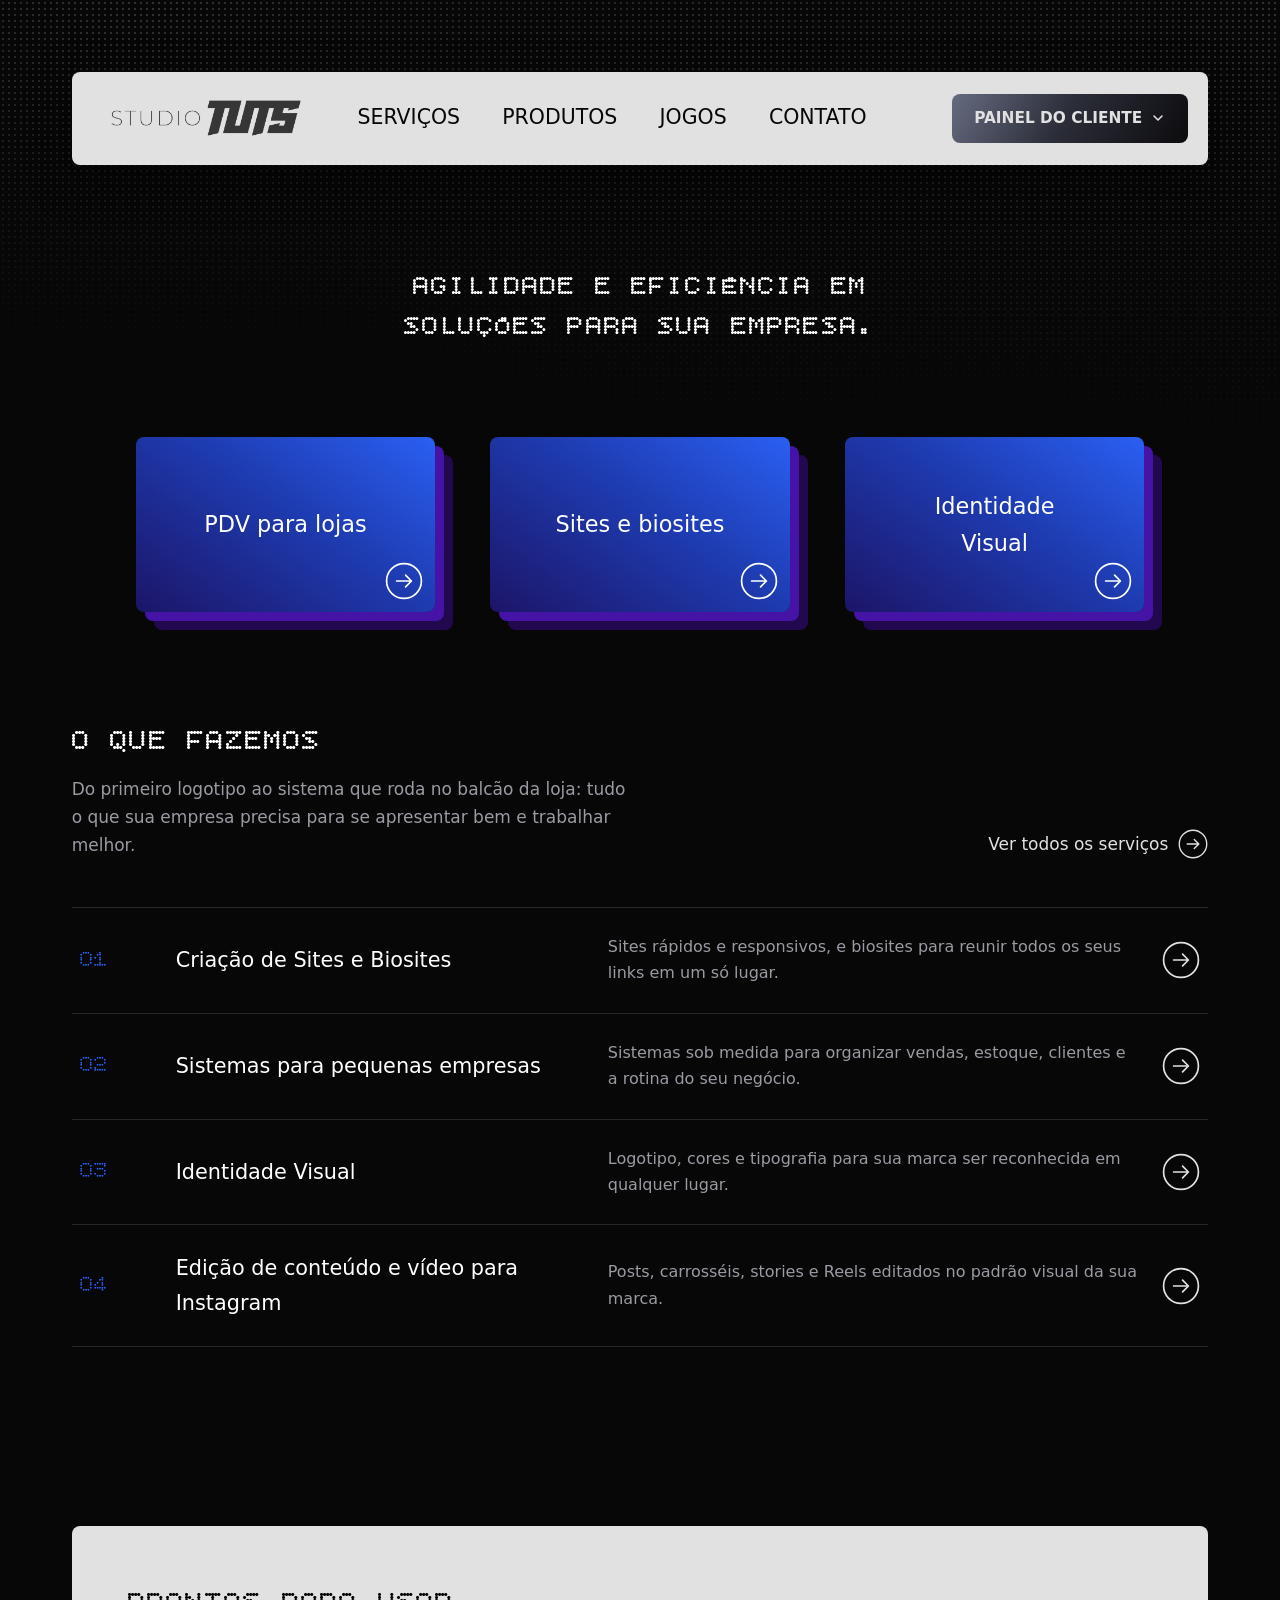
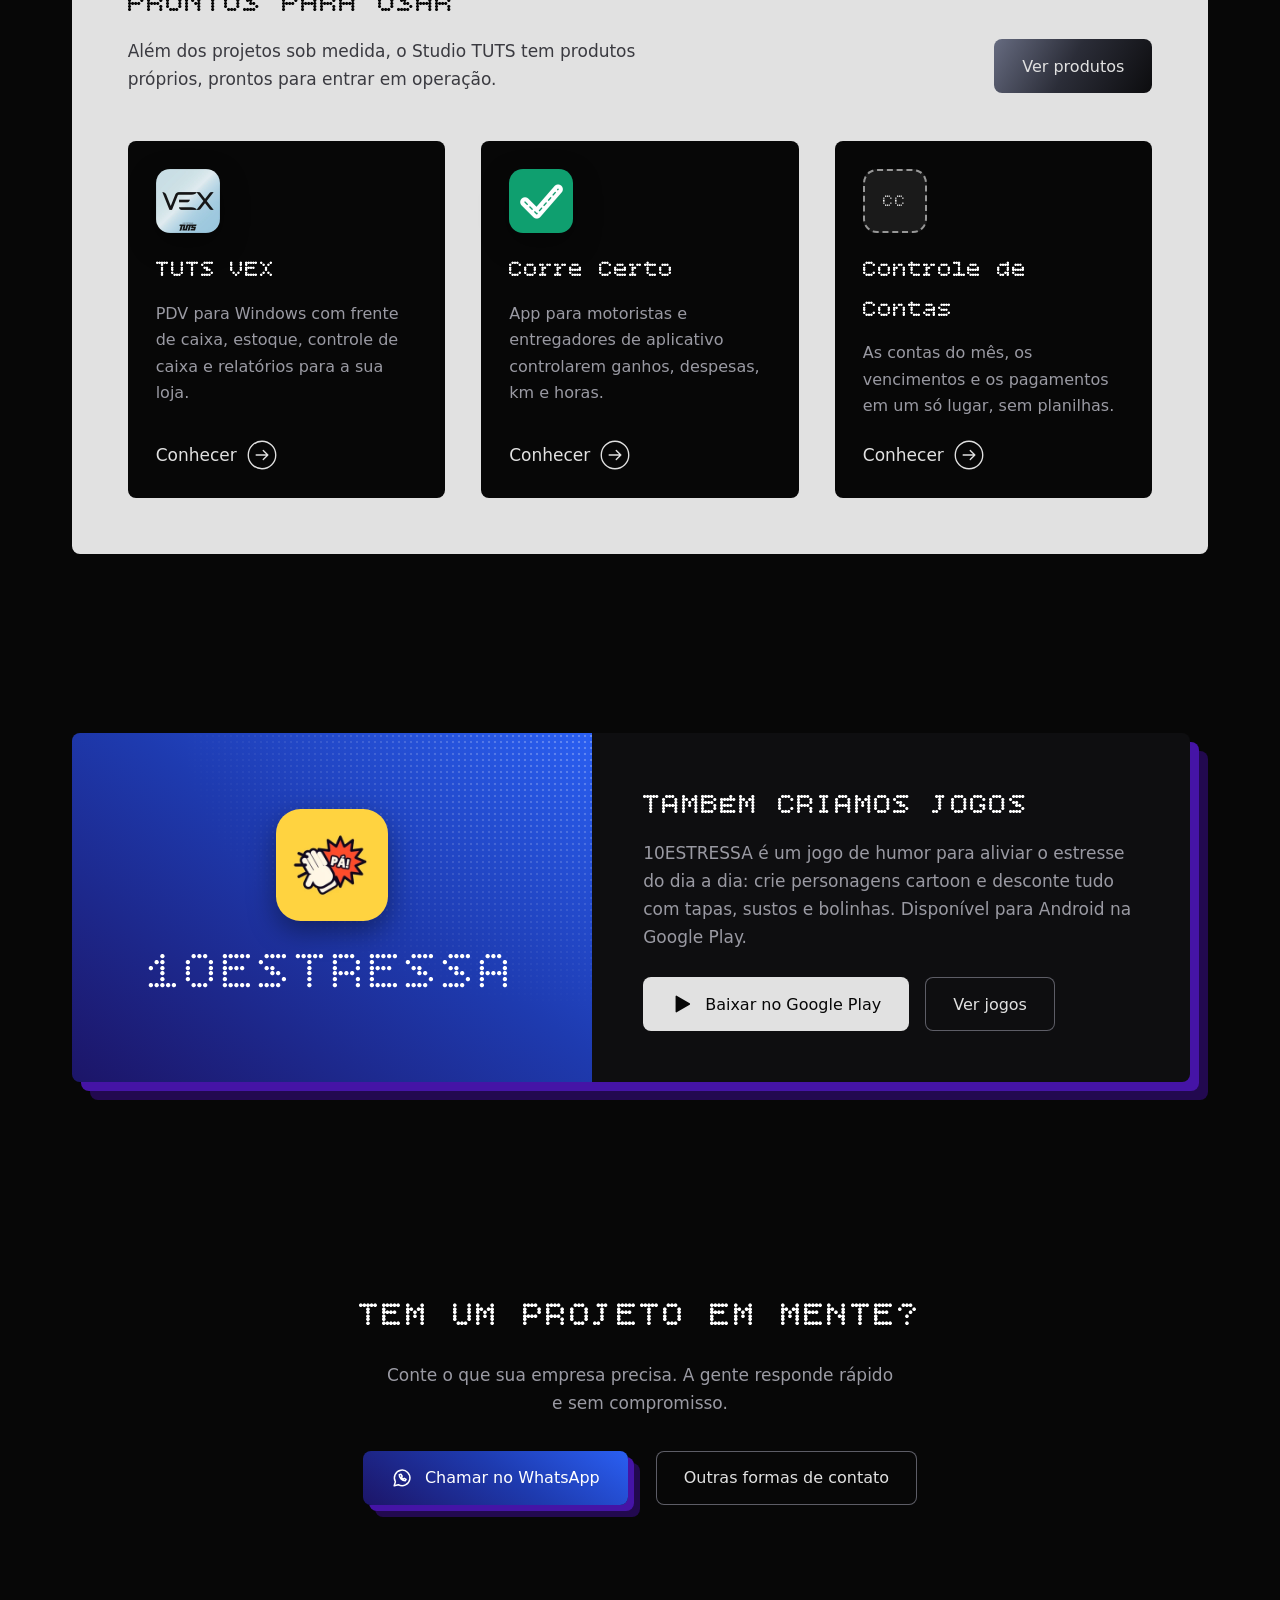
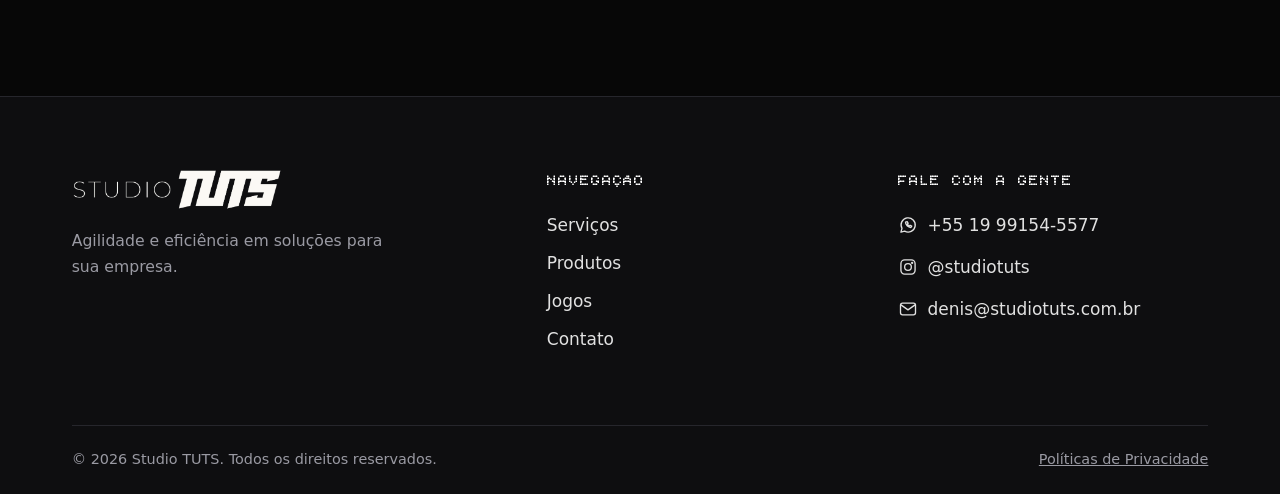
==== commit c5ad3fe8: "Nome TUTS VEX e menu de produtos no botão Painel do cliente Co-Authored-By: Claude Opus 5.5 <noreply" ====
--- a/index.html
+++ b/index.html
@@ -92,7 +92,12 @@
           <li><a href="contato.html">Contato</a></li>
         </ul>
         <button class="nav-toggle" type="button" aria-expanded="false" aria-controls="menu" aria-label="Abrir menu"><svg viewBox="0 0 24 24" fill="none" stroke="currentColor" stroke-width="2" stroke-linecap="round" aria-hidden="true"><path d="M4 7h16M4 12h16M4 17h16"/></svg></button>
-        <a class="nav-login" href="https://conta.studiotuts.com.br/conta">Painel do cliente</a>
+        <details class="nav-painel">
+          <summary class="nav-login">Painel do cliente<svg class="seta-painel" viewBox="0 0 24 24" fill="none" stroke="currentColor" stroke-width="2.4" stroke-linecap="round" stroke-linejoin="round" aria-hidden="true"><path d="M6 9l6 6 6-6"/></svg></summary>
+          <ul class="painel-menu" aria-label="Escolha o produto">
+            <li><a href="https://vex.studiotuts.com.br"><img src="assets/img/icone-tuts-vex.webp" alt="" width="32" height="32">TUTS VEX</a></li>
+          </ul>
+        </details>
       </nav>
     </div>
   </header>
--- a/assets/css/style.css
+++ b/assets/css/style.css
@@ -148,12 +148,19 @@
 .nav-links a[aria-current='page']::after { transform: scaleX(1); }
 .nav-links a[aria-current='page'] { font-weight: 500; }
 
+/* Painel do cliente: menu suspenso com os produtos */
+.nav-painel {
+  position: relative;
+  align-self: center;
+  margin-right: clamp(12px, 1.6vw, 20px);
+}
 .nav-login {
   display: flex;
   align-items: center;
   justify-content: center;
-  align-self: center;
-  margin-right: clamp(12px, 1.6vw, 20px);
+  gap: 8px;
+  cursor: pointer;
+  list-style: none;
   padding: 12px 22px;
   background: var(--grad-login);
   color: var(--branco);
@@ -165,7 +172,34 @@
   font-size: clamp(.875rem, 1.2vw, 1rem);
   transition: filter .2s ease;
 }
-.nav-login:hover { filter: brightness(1.35); }
+.nav-login::-webkit-details-marker { display: none; }
+.nav-login:hover, .nav-painel[open] .nav-login { filter: brightness(1.35); }
+.seta-painel { width: 16px; height: 16px; flex-shrink: 0; transition: transform .2s ease; }
+.nav-painel[open] .seta-painel { transform: rotate(180deg); }
+.painel-menu {
+  position: absolute;
+  top: calc(100% + 10px);
+  right: 0;
+  z-index: 60;
+  min-width: 220px;
+  padding: 8px;
+  background: var(--branco);
+  color: var(--preto);
+  border-radius: var(--raio);
+  box-shadow: 0 16px 40px rgba(0, 0, 0, .6);
+}
+.painel-menu a {
+  display: flex;
+  align-items: center;
+  gap: 12px;
+  padding: 10px 12px;
+  border-radius: 6px;
+  text-decoration: none;
+  font-weight: 600;
+  white-space: nowrap;
+}
+.painel-menu a:hover, .painel-menu a:focus-visible { background: #d2d2d8; }
+.painel-menu img { width: 32px; height: 32px; border-radius: 6px; }
 
 .nav-toggle {
   display: none;
@@ -604,8 +638,9 @@
   .nav-logo { padding: 0 12px 0 16px; }
   .nav-logo img { width: 116px; }
   .nav-toggle { width: 44px; }
+  .nav-painel { margin-right: 10px; }
+  .seta-painel { display: none; }
   .nav-login {
-    margin-right: 10px;
     padding: 7px 10px;
     max-width: 92px;
     white-space: normal;
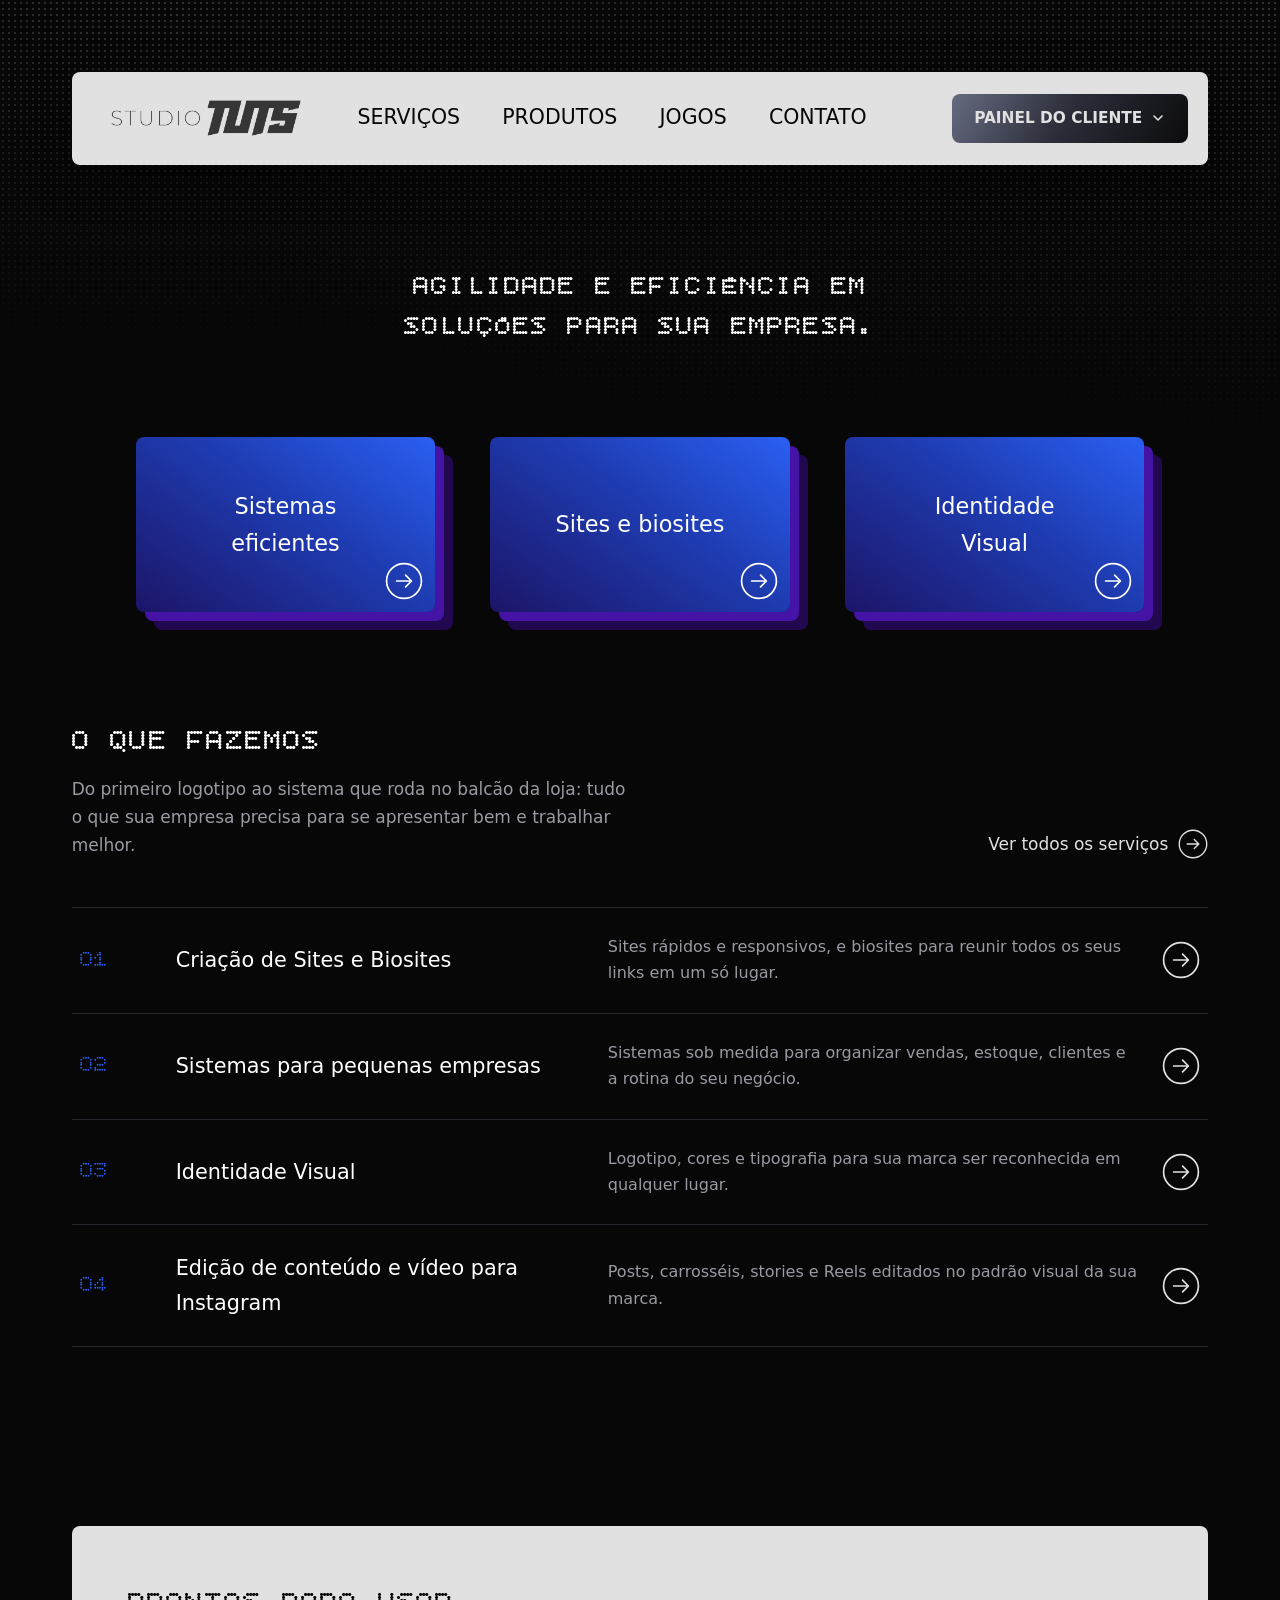
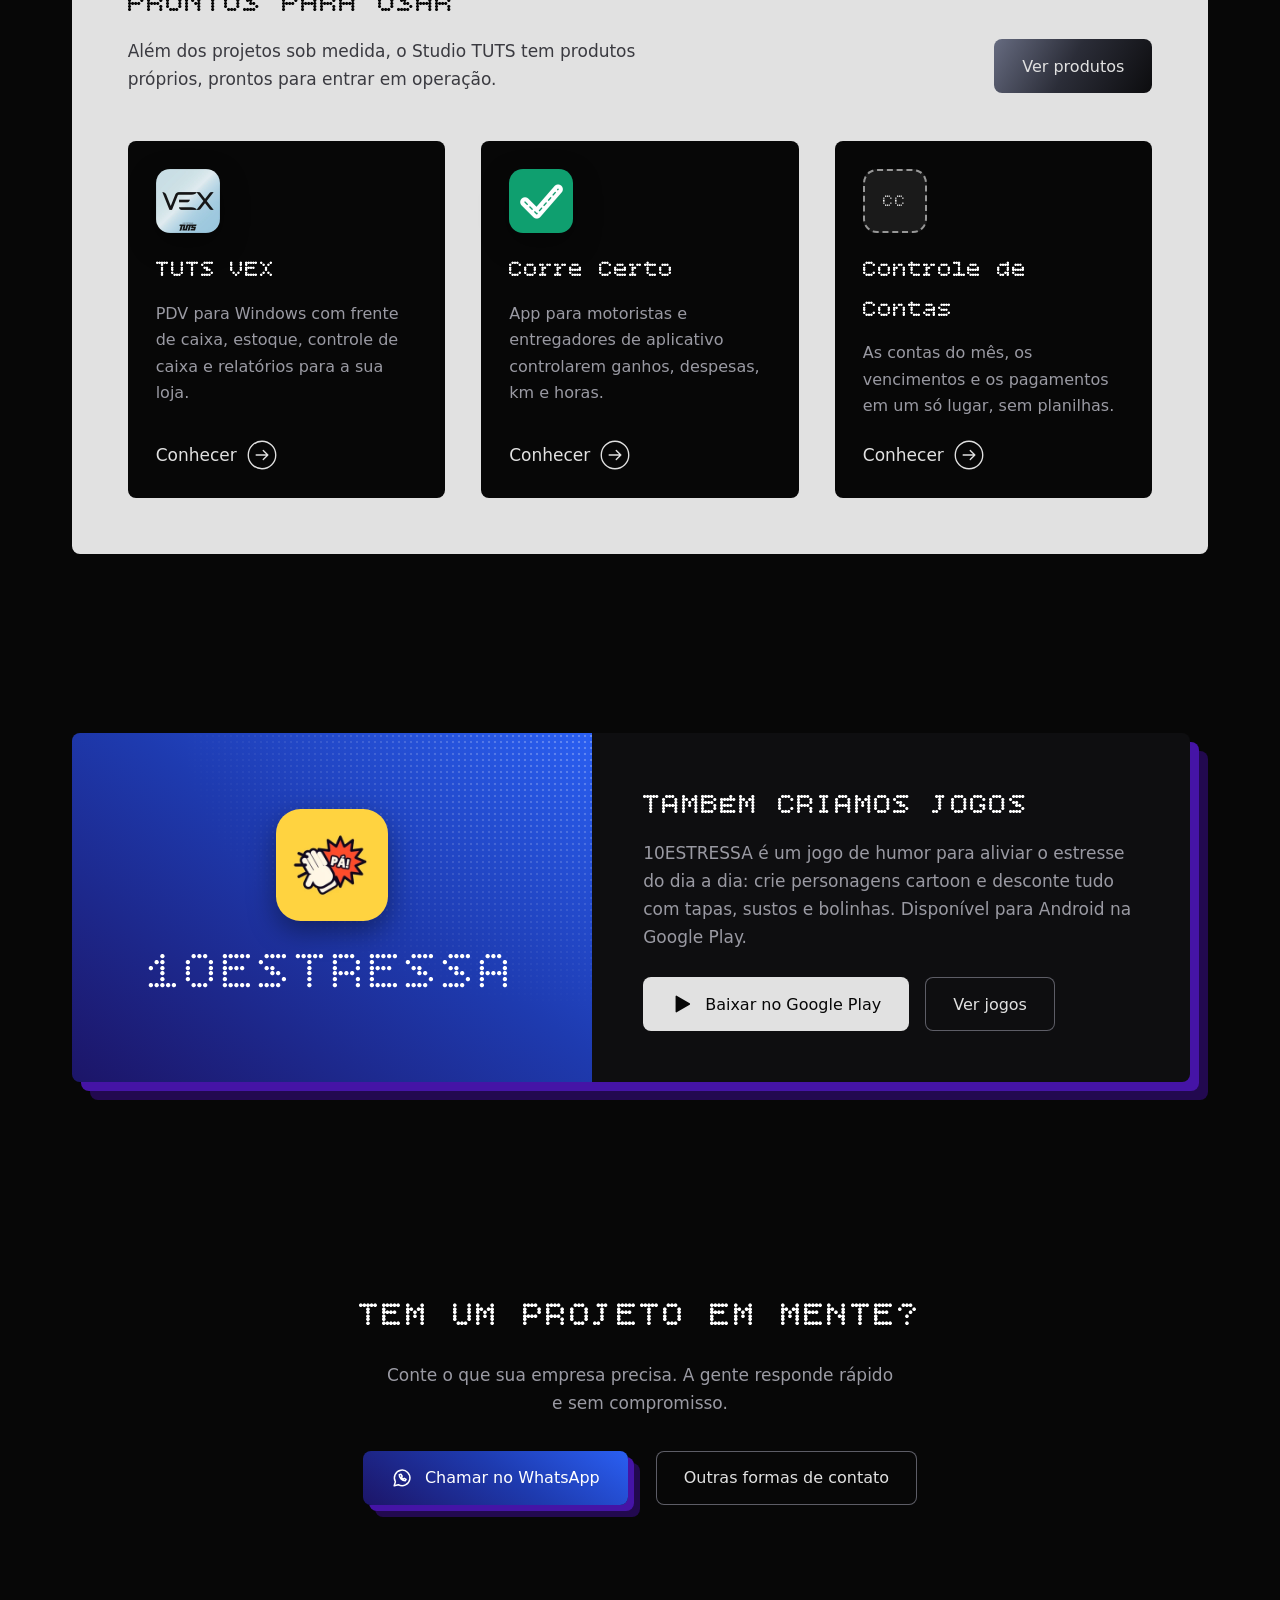
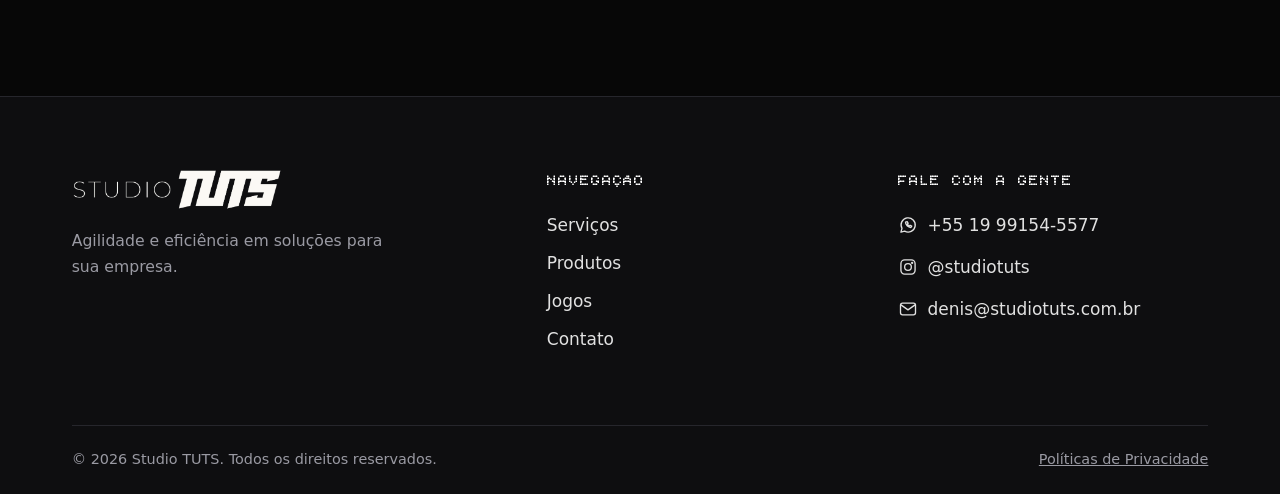
==== commit f691e0fc: "Página do TUTS VEX com planos, imagens do programa e SEO; cards da página inicial e de Produtos Co-A" ====
--- a/index.html
+++ b/index.html
@@ -109,7 +109,7 @@
 
     <section class="container" aria-label="Destaques">
       <div class="cartoes">
-        <a class="cartao" href="produtos.html#tuts-vex">PDV para lojas<svg class="seta" viewBox="0 0 36 36" fill="none" stroke="currentColor" stroke-width="1.6" stroke-linecap="round" stroke-linejoin="round" aria-hidden="true"><circle cx="18" cy="18" r="16.5"/><path d="M11 18h14M19.5 12.5 25 18l-5.5 5.5"/></svg></a>
+        <a class="cartao" href="produtos.html#tuts-vex">Sistemas eficientes<svg class="seta" viewBox="0 0 36 36" fill="none" stroke="currentColor" stroke-width="1.6" stroke-linecap="round" stroke-linejoin="round" aria-hidden="true"><circle cx="18" cy="18" r="16.5"/><path d="M11 18h14M19.5 12.5 25 18l-5.5 5.5"/></svg></a>
         <a class="cartao" href="servicos.html#sites">Sites e biosites<svg class="seta" viewBox="0 0 36 36" fill="none" stroke="currentColor" stroke-width="1.6" stroke-linecap="round" stroke-linejoin="round" aria-hidden="true"><circle cx="18" cy="18" r="16.5"/><path d="M11 18h14M19.5 12.5 25 18l-5.5 5.5"/></svg></a>
         <a class="cartao" href="servicos.html#identidade">Identidade Visual<svg class="seta" viewBox="0 0 36 36" fill="none" stroke="currentColor" stroke-width="1.6" stroke-linecap="round" stroke-linejoin="round" aria-hidden="true"><circle cx="18" cy="18" r="16.5"/><path d="M11 18h14M19.5 12.5 25 18l-5.5 5.5"/></svg></a>
       </div>
@@ -165,7 +165,7 @@
             <img class="icone" src="assets/img/icone-tuts-vex.webp" alt="Ícone do TUTS VEX" width="256" height="256" loading="lazy">
             <h3>TUTS VEX</h3>
             <p>PDV para Windows com frente de caixa, estoque, controle de caixa e relatórios para a sua loja.</p>
-            <a class="link-seta" href="produtos.html#tuts-vex">Conhecer <svg class="seta" viewBox="0 0 36 36" fill="none" stroke="currentColor" stroke-width="1.6" stroke-linecap="round" stroke-linejoin="round" aria-hidden="true"><circle cx="18" cy="18" r="16.5"/><path d="M11 18h14M19.5 12.5 25 18l-5.5 5.5"/></svg></a>
+            <a class="link-seta" href="tuts-vex.html">Conhecer <svg class="seta" viewBox="0 0 36 36" fill="none" stroke="currentColor" stroke-width="1.6" stroke-linecap="round" stroke-linejoin="round" aria-hidden="true"><circle cx="18" cy="18" r="16.5"/><path d="M11 18h14M19.5 12.5 25 18l-5.5 5.5"/></svg></a>
           </article>
           <article class="mini">
             <img class="icone" src="assets/img/icone-corre-certo.webp" alt="Ícone do Corre Certo" width="256" height="256" loading="lazy">
--- a/assets/css/style.css
+++ b/assets/css/style.css
@@ -871,3 +871,249 @@
   .modal-base { padding: 14px 20px; }
   .modal-base .btn { flex: 1; }
 }
+
+/* =========================================================
+   Página do TUTS VEX (23/11/2026)
+   ========================================================= */
+
+.sr { position: absolute; width: 1px; height: 1px; overflow: hidden; clip: rect(0 0 0 0); white-space: nowrap; }
+
+.vex-hero {
+  display: grid;
+  grid-template-columns: minmax(0, 1fr) minmax(0, 1.12fr);
+  gap: clamp(32px, 5vw, 72px);
+  align-items: center;
+  padding-block: clamp(48px, 7vw, 96px) clamp(40px, 6vw, 80px);
+}
+.vex-hero h1 { font-size: clamp(1.6rem, 3.1vw, 2.65rem); color: #fff; }
+.vex-lead { margin: 22px 0 30px; font-size: 1.15rem; color: var(--cinza-400); max-width: 560px; }
+.vex-chips { display: flex; flex-wrap: wrap; gap: 10px 22px; margin-top: 22px; font-size: .95rem; color: #c3c3ca; }
+.vex-chips li { display: inline-flex; align-items: center; gap: 8px; }
+.vex-ok { width: 20px; height: 20px; color: #5f8bff; flex-shrink: 0; }
+.vex-nao { width: 20px; height: 20px; color: var(--cinza-500); flex-shrink: 0; }
+
+.vex-hero-figura { position: relative; z-index: 0; padding: 0 0 clamp(40px, 6vw, 70px) clamp(0px, 3vw, 40px); }
+.vex-hero-figura::before {
+  content: ""; position: absolute; inset: 10% -6% 18% 8%; z-index: -1;
+  background: radial-gradient(closest-side, rgba(42, 95, 242, .45), transparent);
+  filter: blur(20px);
+}
+
+/* Notebook */
+.vex-notebook { margin: 0; }
+.vex-tela {
+  padding: 2.2% 2.2% 2.6%;
+  background: #1b1b20;
+  border: 1px solid #34343c;
+  border-radius: 14px 14px 4px 4px;
+  box-shadow: 0 30px 70px rgba(0, 0, 0, .6);
+}
+.vex-tela img { width: 100%; border-radius: 4px; }
+.vex-base {
+  position: relative;
+  height: clamp(10px, 1.4vw, 16px);
+  margin: 0 -6%;
+  background: linear-gradient(#c9c9cf, #8e8e96);
+  border-radius: 0 0 14px 14px;
+}
+.vex-base::before {
+  content: ""; position: absolute; left: 50%; top: 0; transform: translateX(-50%);
+  width: 16%; height: 40%; background: #77777f; border-radius: 0 0 8px 8px;
+}
+
+/* Janela de navegador / programa */
+.vex-navegador {
+  margin: 0;
+  overflow: hidden;
+  background: #fff;
+  border: 1px solid #34343c;
+  border-radius: 12px;
+  box-shadow: 0 24px 60px rgba(0, 0, 0, .55);
+}
+.vex-barra {
+  display: flex; align-items: center; gap: 7px;
+  padding: 10px 14px;
+  background: #222228;
+  color: var(--cinza-400);
+  font-size: .78rem;
+}
+.vex-barra i { width: 10px; height: 10px; border-radius: 50%; background: #4a4a52; }
+.vex-barra i:first-child { background: #ff5f57; }
+.vex-barra i:nth-child(2) { background: #febc2e; }
+.vex-barra i:nth-child(3) { background: #28c840; }
+.vex-barra span { margin-left: 10px; padding: 2px 12px; border-radius: 999px; background: #33333a; color: #c3c3ca; white-space: nowrap; overflow: hidden; text-overflow: ellipsis; }
+.vex-navegador img { width: 100%; }
+
+.vex-flutuante {
+  position: absolute;
+  left: 0; bottom: 0;
+  width: 54%;
+  transform: rotate(-2deg);
+}
+.vex-flutuante img { aspect-ratio: 1280 / 640; object-fit: cover; object-position: top; }
+
+/* Vantagens */
+.vex-beneficios {
+  display: grid;
+  grid-template-columns: repeat(4, minmax(0, 1fr));
+  gap: clamp(16px, 2.4vw, 28px);
+  padding-block: clamp(24px, 4vw, 48px);
+}
+.vex-beneficio {
+  padding: 26px 24px;
+  background: var(--cinza-900);
+  border: 1px solid var(--cinza-700);
+  border-radius: var(--raio);
+}
+.vex-beneficio svg { width: 40px; height: 40px; color: #7d9dff; margin-bottom: 16px; }
+.vex-beneficio h2 { font-size: 1.12rem; font-weight: 500; color: #fff; margin-bottom: 8px; }
+.vex-beneficio p { margin: 0; font-size: .97rem; color: var(--cinza-400); }
+
+/* Blocos de recursos */
+.vex-bloco {
+  display: grid;
+  grid-template-columns: minmax(0, .9fr) minmax(0, 1.1fr);
+  gap: clamp(32px, 5vw, 72px);
+  align-items: center;
+  padding-block: clamp(40px, 6vw, 80px);
+}
+.vex-invertido .vex-bloco-texto { order: 2; }
+.vex-bloco-texto p { color: var(--cinza-400); margin-top: 14px; }
+.vex-bloco-texto .itens { margin-bottom: 0; }
+
+/* Recursos (lista completa) */
+.vex-recursos {
+  display: grid;
+  grid-template-columns: repeat(3, minmax(0, 1fr));
+  gap: clamp(16px, 2.4vw, 28px);
+}
+.vex-recurso { padding: 26px; background: var(--cinza-900); border-radius: var(--raio); border-top: 3px solid var(--azul); }
+.vex-recurso h3 { font-family: var(--f-pixel); text-transform: uppercase; letter-spacing: .04em; font-size: 1.1rem; color: #fff; }
+.vex-recurso .itens { margin: 16px 0 0; gap: 8px; font-size: .97rem; }
+
+/* Planos */
+.vex-planos {
+  display: grid;
+  grid-template-columns: repeat(4, minmax(0, 1fr));
+  gap: clamp(16px, 2vw, 24px);
+  align-items: stretch;
+}
+.vex-plano {
+  position: relative;
+  display: flex; flex-direction: column;
+  padding: 30px 24px 24px;
+  background: var(--cinza-900);
+  border: 1px solid var(--cinza-700);
+  border-radius: var(--raio);
+}
+.vex-plano h3 { font-family: var(--f-pixel); text-transform: uppercase; letter-spacing: .04em; font-size: 1.3rem; color: #fff; }
+.vex-plano-desc { margin: 8px 0 18px; font-size: .95rem; color: var(--cinza-400); min-height: 3.3em; }
+.vex-preco { display: flex; align-items: baseline; flex-wrap: wrap; margin: 0 0 20px; color: #fff; font-size: 2.7rem; font-weight: 600; line-height: 1; }
+.vex-preco small { font-size: 1rem; font-weight: 500; margin-right: 4px; align-self: flex-start; margin-top: .35em; }
+.vex-preco span { font-size: 1.3rem; }
+.vex-preco em { flex-basis: 100%; margin-top: 8px; font-style: normal; font-size: .85rem; font-weight: 300; color: var(--cinza-400); }
+.vex-plano ul { display: grid; gap: 10px; margin-bottom: 26px; font-size: .95rem; }
+.vex-plano li { display: flex; gap: 10px; align-items: flex-start; }
+.vex-plano li svg { margin-top: 3px; }
+.vex-plano .btn { margin-top: auto; width: 100%; padding-inline: 12px; gap: 8px; white-space: nowrap; font-size: .95rem; }
+.vex-plano-destaque { background: var(--grad-azul); border-color: transparent; box-shadow: 6px 6px 0 var(--roxo), 12px 12px 0 var(--roxo-fundo); }
+.vex-plano-destaque .vex-plano-desc, .vex-plano-destaque .vex-preco em { color: #d3dcff; }
+.vex-plano-destaque .vex-ok { color: #fff; }
+.vex-plano-destaque .btn { background: var(--branco); color: var(--preto); box-shadow: none; margin: auto 0 0; }
+.vex-plano-destaque .btn:hover { transform: none; box-shadow: none; filter: brightness(1.1); }
+.vex-selo {
+  position: absolute; top: -13px; left: 24px;
+  padding: 4px 12px;
+  border-radius: 999px;
+  background: var(--branco); color: var(--preto);
+  font-size: .75rem; font-weight: 600; text-transform: uppercase; letter-spacing: .12em;
+}
+
+.vex-sub { margin: clamp(48px, 6vw, 72px) 0 18px; font-size: 1.3rem; font-weight: 500; color: #fff; }
+.vex-tabela { position: relative; overflow-x: auto; border: 1px solid var(--cinza-700); border-radius: var(--raio); }
+.vex-tabela table { width: 100%; min-width: 680px; border-collapse: collapse; font-size: .95rem; }
+.vex-tabela th, .vex-tabela td { padding: 13px 16px; border-bottom: 1px solid var(--cinza-700); text-align: center; }
+.vex-tabela tbody tr:last-child th, .vex-tabela tbody tr:last-child td { border-bottom: 0; }
+.vex-tabela thead th { background: var(--cinza-800); color: #fff; font-weight: 500; }
+.vex-tabela thead th:nth-child(3) { background: #1e3bb0; }
+.vex-tabela tbody th { text-align: left; font-weight: 300; color: #c3c3ca; }
+.vex-tabela td { color: #fff; }
+.vex-tabela td svg { display: inline-block; vertical-align: middle; }
+.vex-tabela tbody tr:hover { background: var(--cinza-900); }
+.vex-nota { margin: 14px 0 0; font-size: .88rem; color: var(--cinza-400); }
+
+.vex-implantacao {
+  display: grid;
+  grid-template-columns: auto minmax(0, 1fr) auto;
+  gap: 24px; align-items: center;
+  margin-top: clamp(36px, 5vw, 56px);
+  padding: 26px 30px;
+  background: var(--branco); color: var(--preto);
+  border-radius: var(--raio);
+}
+.vex-implantacao svg { width: 46px; height: 46px; color: var(--azul); }
+.vex-implantacao h3 { font-size: 1.2rem; font-weight: 600; }
+.vex-implantacao p { margin: 6px 0 0; color: #3a3a40; }
+.vex-implantacao-preco { text-align: right; }
+.vex-implantacao-preco strong { display: block; font-size: 1.7rem; font-weight: 600; color: var(--preto); }
+.vex-implantacao-preco span { font-size: .9rem; color: var(--cinza-500); }
+
+/* Passos */
+.vex-passos {
+  display: grid;
+  grid-template-columns: repeat(4, minmax(0, 1fr));
+  gap: clamp(16px, 2.4vw, 28px);
+  margin: clamp(28px, 4vw, 44px) 0 0; padding: 0;
+  list-style: none;
+  counter-reset: passo;
+}
+.vex-passos li { counter-increment: passo; padding-top: 18px; border-top: 1px solid var(--cinza-700); }
+.vex-passos li::before {
+  content: counter(passo, decimal-leading-zero);
+  display: block; margin-bottom: 10px;
+  font-family: var(--f-pixel); font-size: 2rem; line-height: 1; color: var(--azul);
+}
+.vex-passos strong { display: block; font-weight: 500; color: #fff; font-size: 1.1rem; margin-bottom: 6px; }
+.vex-passos span { color: var(--cinza-400); font-size: .97rem; }
+
+/* Para quem é */
+.vex-para-quem {
+  display: grid;
+  grid-template-columns: minmax(0, 1.3fr) minmax(0, 1fr);
+  gap: clamp(28px, 5vw, 64px);
+  padding: clamp(28px, 4vw, 48px);
+  background: var(--cinza-900);
+  border: 1px solid var(--cinza-700);
+  border-radius: var(--raio);
+}
+.vex-para-quem p { color: var(--cinza-400); margin: 12px 0 0; }
+.vex-para-quem h3 { font-size: 1.15rem; font-weight: 500; color: #fff; }
+.vex-tags { display: flex; flex-wrap: wrap; gap: 10px; margin-top: 22px; }
+.vex-tags li { padding: 6px 14px; border-radius: 999px; background: var(--cinza-800); border: 1px solid var(--cinza-700); font-size: .9rem; color: #d6d6dc; }
+.vex-tags-cidades li { background: rgba(42, 95, 242, .14); border-color: rgba(42, 95, 242, .35); color: #c6d4ff; }
+
+/* Perguntas */
+.vex-faqs { margin-top: clamp(24px, 3.5vw, 40px); max-width: 860px; }
+.vex-faq + .vex-faq { border-top: 0; }
+.vex-faq summary { text-transform: none; letter-spacing: 0; font-size: 1.02rem; gap: 16px; }
+.vex-faq a { color: #9db8ff; }
+.vex-chamada-icone { width: 84px; height: 84px; margin: 0 auto 26px; }
+
+@media (max-width: 1100px) {
+  .vex-planos { grid-template-columns: repeat(2, minmax(0, 1fr)); row-gap: 32px; }
+  .vex-beneficios { grid-template-columns: repeat(2, minmax(0, 1fr)); }
+  .vex-recursos { grid-template-columns: repeat(2, minmax(0, 1fr)); }
+}
+@media (max-width: 900px) {
+  .vex-hero, .vex-bloco { grid-template-columns: 1fr; }
+  .vex-invertido .vex-bloco-texto { order: 0; }
+  .vex-passos { grid-template-columns: repeat(2, minmax(0, 1fr)); }
+  .vex-implantacao { grid-template-columns: 1fr; }
+  .vex-implantacao-preco { text-align: left; }
+  .vex-para-quem { grid-template-columns: 1fr; }
+}
+@media (max-width: 600px) {
+  .vex-planos, .vex-beneficios, .vex-recursos, .vex-passos { grid-template-columns: 1fr; }
+  .vex-flutuante { width: 62%; }
+  .vex-plano-desc { min-height: 0; }
+}
